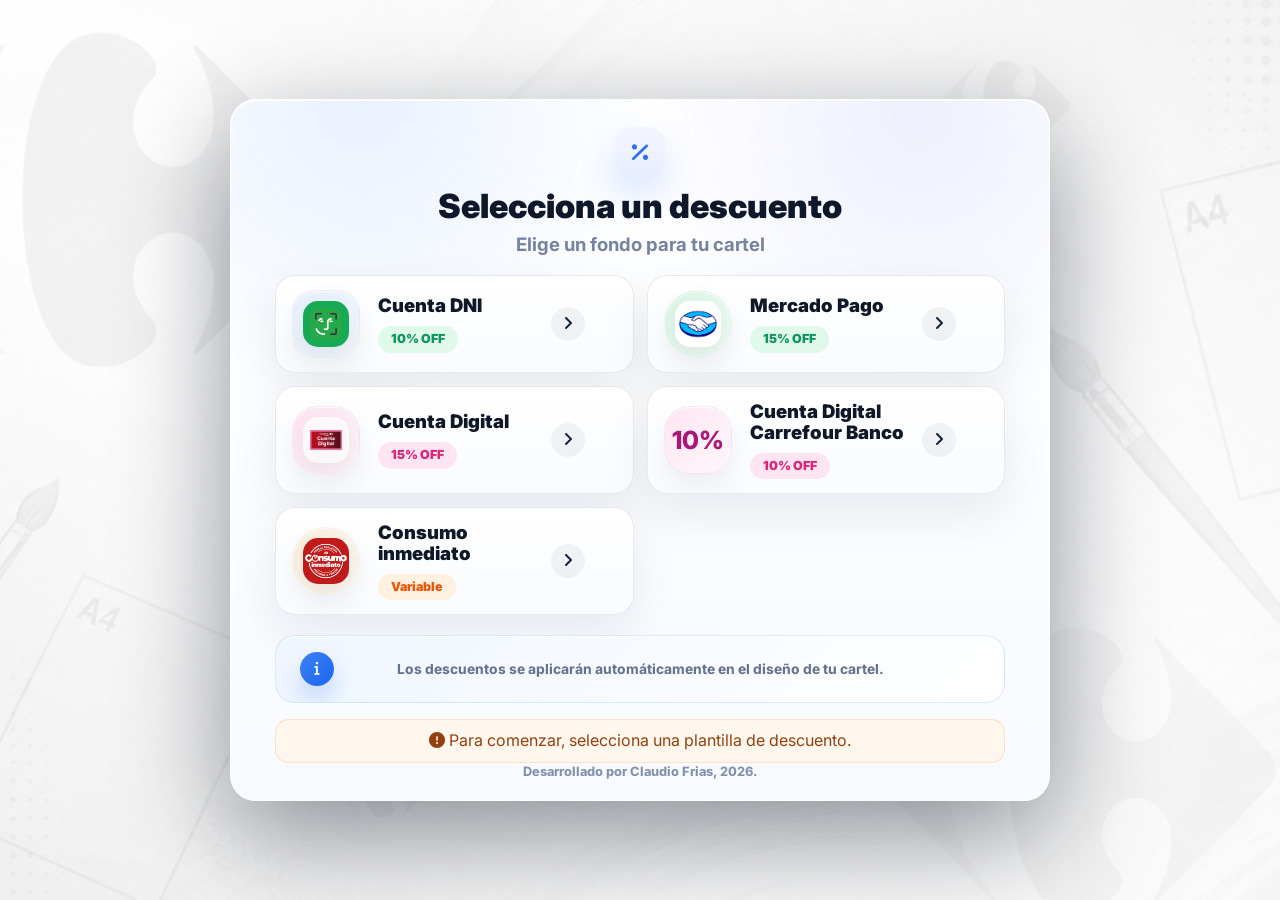
==== index.html @ 7b6614e9 "Add Carrefour Banco Cuenta Digital ten percent background" ====
<!DOCTYPE html>
<html lang="es">
<head>
<meta charset="UTF-8">
<meta name="viewport" content="width=device-width, initial-scale=1.0, viewport-fit=cover, user-scalable=yes">
<title>A4 Studio | Editor visual de carteles</title>
<meta name="description" content="Editor visual para crear, editar, guardar e imprimir carteles A4 promocionales.">
<meta name="theme-color" content="#08111f">
<link rel="preconnect" href="https://fonts.googleapis.com">
<link rel="preconnect" href="https://fonts.gstatic.com" crossorigin>
<link href="https://fonts.googleapis.com/css2?family=Inter:wght@400;500;600;700;800&display=swap" rel="stylesheet">
<link rel="stylesheet" href="https://cdnjs.cloudflare.com/ajax/libs/font-awesome/6.5.2/css/all.min.css" referrerpolicy="no-referrer">
<link rel="stylesheet" href="a4studio.css?v=20261027-carrefour10">
</head>
<body data-a4-studio="true">

<div id="mobileTopBar">
  <div class="mobile-top-side">
    <button class="mobile-icon-btn" type="button" title="Deshacer" onclick="window.deshacerCambio()"><i class="fa-solid fa-rotate-left" aria-hidden="true"></i></button>
    <button class="mobile-icon-btn" type="button" title="Rehacer" onclick="window.rehacerCambio()"><i class="fa-solid fa-rotate-right" aria-hidden="true"></i></button>
  </div>
  <div class="mobile-top-brand">
    <div class="mobile-top-title">A4 Studio</div>
    <div class="mobile-top-subtitle">Editor móvil</div>
  </div>
  <div class="mobile-top-side mobile-top-side-right">
    <button class="mobile-icon-btn" type="button" title="Centrar vista" onclick="resetearVista()"><i class="fa-solid fa-crosshairs" aria-hidden="true"></i></button>
  </div>
</div>

<div id="mobileBottomDock">
  <button class="mobile-dock-btn" type="button" data-mobile-panel="mobile-panel-open" aria-label="Abrir panel de edición" onclick="toggleMobileSidebar()">
    <span class="icon">Aa</span>
    <span>Editar</span>
  </button>
  <button class="mobile-dock-btn" type="button" data-mobile-panel="mobile-image-open" aria-label="Abrir herramientas de imagen" onclick="toggleMobileImagePanel()">
    <span class="icon"><i class="fa-regular fa-image" aria-hidden="true"></i></span>
    <span>Imagen</span>
  </button>
  <button class="mobile-dock-btn" type="button" data-mobile-panel="mobile-pages-open" aria-label="Abrir páginas" onclick="toggleMobilePagesPanel()">
    <span class="icon"><i class="fa-solid fa-table-cells-large" aria-hidden="true"></i></span>
    <span>Páginas</span>
  </button>
  <button class="mobile-dock-btn" type="button" data-mobile-panel="mobile-actions-open" aria-label="Abrir acciones de proyecto" onclick="toggleMobileActionsPanel()">
    <span class="icon"><i class="fa-solid fa-ellipsis" aria-hidden="true"></i></span>
    <span>Proyecto</span>
  </button>
</div>

<div id="mobileUiScrim" onclick="closeMobileTransientPanels()"></div>

<div id="panel">
  <div class="sidebar-brand">
    <div class="sidebar-brand-title">A4 Studio</div>
    <div class="sidebar-brand-subtitle">Editor visual de carteles</div>
  </div>
  
  <section class="card" id="productoSection" aria-labelledby="productoSectionTitle">
    <h2 class="card-title" id="productoSectionTitle">Producto</h2>
    <div id="productoCard">
      <div id="eanCard">
        <div id="standardEanGroup">
          <label for="productoEan">Código de barras</label>
          <input id="productoEan" type="text" inputmode="numeric" maxlength="14" placeholder="Ej: 7792799000899">
        </div>
        <div id="consumoEanGroup">
          <label for="consumoEan">Código de barras del espacio actual</label>
          <input id="consumoEan" type="text" inputmode="numeric" maxlength="14" placeholder="Ej: 7792799000899">
        </div>
      </div>
      <label for="producto">Nombre del producto</label>
      <textarea id="producto" rows="2" placeholder="Escribí para buscar productos...">Lomitos de atún
Carrefour al
natural 170 g</textarea>
    </div>

    <div id="consumoPanel">
      <label>Espacio a editar</label>
      <div class="consumo-slot-row" id="consumoSlotButtons">
        <button class="consumo-slot-btn active" type="button" onclick="seleccionarConsumoSlot(0)" aria-pressed="true">1</button>
        <button class="consumo-slot-btn" type="button" onclick="seleccionarConsumoSlot(1)" aria-pressed="false">2</button>
        <button class="consumo-slot-btn" type="button" onclick="seleccionarConsumoSlot(2)" aria-pressed="false">3</button>
        <button class="consumo-slot-btn" type="button" onclick="seleccionarConsumoSlot(3)" aria-pressed="false">4</button>
      </div>
      <div id="consumoActiveIndicator" class="consumo-active-indicator">Editando espacio 1</div>
      <div id="consumoInlineEanSlot" class="consumo-inline-fields"></div>
      <label for="consumoNombre">Nombre del producto</label>
      <textarea id="consumoNombre" rows="2" placeholder="Escribí para buscar productos..."></textarea>
      <details class="sidebar-copy-tools">
        <summary>Copiar o limpiar este producto</summary>
        <div class="tool-group consumo-actions">
          <button type="button" onclick="duplicarConsumoActivoEnVacios()">Duplicar en vacíos</button>
          <button type="button" onclick="duplicarConsumoActivoEnTodos()">Repetir en 4</button>
        </div>
        <label id="consumoCopyLabel">Copiar espacio 1 a:</label>
        <div class="consumo-slot-row" id="consumoCopyButtons">
          <button class="consumo-slot-btn" type="button" onclick="copiarConsumoActivoA(0)">1</button>
          <button class="consumo-slot-btn" type="button" onclick="copiarConsumoActivoA(1)">2</button>
          <button class="consumo-slot-btn" type="button" onclick="copiarConsumoActivoA(2)">3</button>
          <button class="consumo-slot-btn" type="button" onclick="copiarConsumoActivoA(3)">4</button>
        </div>
        <button class="btn-outline" type="button" onclick="limpiarConsumoActivo()">Limpiar espacio</button>
      </details>
    </div>

    <div id="carrefourCard" class="sidebar-connection">
      <div class="sidebar-connection-bar">
        <span class="sidebar-connection-label">Carrefour360</span>
        <span id="carrefourConnectionState" class="sidebar-connection-state" data-state="idle" role="status">Sin conexión</span>
        <button id="carrefourConnect" type="button">Conectar</button>
      </div>
      <button id="carrefourRefresh" class="btn-outline carrefour-refresh" type="button" disabled>Traer datos de Carrefour360</button>
      <div id="carrefourStatus" class="carrefour-status" role="status" aria-live="polite">Sin conectar. Podés completar los datos a mano.</div>
      <details id="carrefourSetup" class="carrefour-setup">
        <summary>Ayuda para conectar</summary>
        <p>Instalá la herramienta en Chrome, abrí Carrefour360 y dejá una única pestaña Pricing con tu sesión iniciada.</p>
        <a class="btn-outline" href="https://carrefour360.carrefour.com.ar/pricing" target="_blank" rel="noopener noreferrer">Abrir Carrefour360</a>
        <button id="carrefourInstallOpen" class="btn-outline carrefour-install-open" type="button">Instalar o comprobar extensión</button>
        <p id="carrefourInstallHint" class="carrefour-help" role="status"></p>
        <label class="carrefour-auto"><input id="carrefourAuto" type="checkbox" checked disabled> Completar al ingresar un código</label>
        <p>La descripción y el precio provienen de la tienda seleccionada en Carrefour360.</p>
      </details>
    </div>
  </section>

  <section class="card" id="preciosSection" aria-labelledby="preciosSectionTitle">
    <h2 class="card-title" id="preciosSectionTitle">Precios y promoción</h2>
    <div class="sidebar-promotion">
      <span id="sidebarPromotion">Elegí una promoción</span>
      <button class="sidebar-promotion-change btn-outline" type="button" onclick="abrirModalFondo()">Cambiar</button>
    </div>
    <div id="preciosCard">
    <label for="precioNormalEntero">Precio normal</label>
    <div class="precio-row">
      <div class="precio-input-group">
        <input id="precioNormalEntero" type="number" value="2990" step="1000" min="0" placeholder="Ej: 2990">
        <input id="precioNormalCentavos" type="number" value="00" step="1" min="0" max="99" placeholder="00" aria-label="Centavos del precio normal">
      </div>
    </div>
    <label class="field-spacer" for="precioOfertaEntero">Precio final</label>
    <div class="precio-row">
      <div class="precio-input-group">
        <input id="precioOfertaEntero" type="number" value="2541" step="1000" min="0" placeholder="Ej: 2541">
        <input id="precioOfertaCentavos" type="number" value="50" step="1" min="0" max="99" placeholder="00" aria-label="Centavos del precio final">
      </div>
    </div>
    <div id="descuentoInfo" class="descuento-info"><i class="fa-solid fa-tag" aria-hidden="true"></i> Selecciona un fondo para ver el descuento</div>
    </div>
    <div id="consumoPricesGroup" hidden>
      <label for="consumoPrecioNormal">Precio normal</label>
      <input id="consumoPrecioNormal" type="number" min="0" step="0.01" placeholder="Ej: 3500">
      <label for="consumoDescuentoMonto">Monto de descuento</label>
      <input id="consumoDescuentoMonto" type="number" min="0" step="0.01" placeholder="Ej: 1500">
      <div id="consumoResultado" class="descuento-info">Precio final: $0 · 0% descuento</div>
    </div>
  </section>

  <section class="card" id="vigenciaCard" aria-labelledby="vigenciaSectionTitle">
    <h2 class="card-title" id="vigenciaSectionTitle">Vigencia</h2>
    <div id="vigenciaFieldsGroup">
      <div class="validity-row">
        <div>
          <label for="vigenciaDesde">Desde</label>
          <input id="vigenciaDesde" type="date">
        </div>
        <div>
          <label for="vigenciaHasta">Hasta</label>
          <input id="vigenciaHasta" type="date">
        </div>
      </div>
    </div>
  </section>

  <details class="card sidebar-personalize" id="personalizarCard">
    <summary class="card-title">Personalizar cartel</summary>
    <div class="sidebar-personalize-content">
      <div id="tituloCard" class="sidebar-style-group">
        <label for="titulo">Título del cartel</label>
        <textarea id="titulo" rows="2" placeholder="Escribí aquí...">HOY</textarea>
        <div class="tool-group">
          <div><label for="tituloFont">Tipografía del título</label><select id="tituloFont"><option value="Arial Black">Arial Black</option><option value="Arial">Arial</option></select></div>
          <div><label for="tituloSize">Tamaño</label><select id="tituloSize"><option value="48">48px</option><option value="56">56px</option><option value="64" selected>64px</option><option value="72">72px</option></select></div>
        </div>
        <div class="color-row"><label for="tituloColor">Color del título</label><input type="color" id="tituloColor" value="#FFFFFF"></div>
      </div>
      <div class="sidebar-style-group">
        <div class="tool-group">
          <div><label for="productoFont">Tipografía del producto</label><select id="productoFont"><option value="Arial">Arial</option><option value="Arial Black">Arial Black</option></select></div>
          <div><label for="productoSize">Tamaño</label><select id="productoSize"><option value="32">32px</option><option value="36">36px</option><option value="40" selected>40px</option><option value="48">48px</option></select></div>
        </div>
        <div class="color-row"><label for="productoColor">Color del producto</label><input type="color" id="productoColor" value="#000000"></div>
      </div>
      <div class="sidebar-style-group sidebar-color-grid">
        <div><label for="precioNormalColor">Color del precio normal</label><input type="color" id="precioNormalColor" value="#FFFFFF"></div>
        <div><label for="precioOfertaColor">Color del precio final</label><input type="color" id="precioOfertaColor" value="#000000"></div>
      </div>
    </div>
  </details>

  <button class="tips-button btn-with-icon" type="button" onclick="abrirModalConsejos()">
    <i class="fa-regular fa-lightbulb btn-icon" aria-hidden="true"></i>
    <span>Consejos</span>
  </button>
</div>

<div id="undoPanel" class="floating-panel floating-panel-left floating-panel-top">
  <div class="header-history">
    <button class="header-tool-btn always-visible icon-only" id="btnUndoAdvanced" type="button" title="Deshacer" onclick="window.deshacerCambio()"><i class="fa-solid fa-rotate-left" aria-hidden="true"></i></button>
    <button class="header-tool-btn always-visible icon-only" id="btnRedoAdvanced" type="button" title="Rehacer" onclick="window.rehacerCambio()"><i class="fa-solid fa-rotate-right" aria-hidden="true"></i></button>
  </div>
</div>

<div id="header" class="floating-panel floating-panel-left floating-panel-bottom">
  <div class="header-action-bar compact-action-buttons">
    <button class="header-combo-btn btn-with-icon" type="button" title="Nuevo proyecto" onclick="nuevoProyecto()"><i class="fa-solid fa-wand-magic-sparkles btn-icon" aria-hidden="true"></i><span>Nuevo</span></button>
    <button class="header-combo-btn btn-with-icon" type="button" title="Seleccionar descuento" onclick="abrirModalFondo()"><i class="fa-solid fa-bullseye btn-icon" aria-hidden="true"></i><span>Descuento</span></button>
    <button class="header-combo-btn btn-with-icon" type="button" title="Imprimir" onclick="exportar()"><i class="fa-solid fa-print btn-icon" aria-hidden="true"></i><span>Imprimir</span></button>
    <button class="header-combo-btn btn-with-icon" type="button" title="Centrar vista" onclick="resetearVista()"><i class="fa-solid fa-crosshairs btn-icon" aria-hidden="true"></i><span>Centrar</span></button>
    <button class="header-combo-btn btn-with-icon" type="button" title="Guardar JSON" onclick="guardarDisenoEnArchivo()"><i class="fa-solid fa-floppy-disk btn-icon" aria-hidden="true"></i><span>Guardar</span></button>
    <button class="header-combo-btn btn-with-icon" type="button" title="Cargar JSON" onclick="cargarDisenoDesdeArchivo()"><i class="fa-regular fa-folder-open btn-icon" aria-hidden="true"></i><span>Cargar</span></button>
  </div>
</div>

<div id="quickToolsPanel" class="floating-panel floating-panel-right">
  <div id="selectionInfo" class="header-selection-info"></div>
  <div id="headerTools" class="header-tools">
    <button class="header-tool-btn" id="btnShadow" title="Sombra">Sombra</button>
    <button class="header-tool-btn" id="btnOutline" title="Contorno">Contorno</button>
    <div class="product-floating-color">
      <span class="product-floating-color-label">Color</span>
      <input id="productFloatingColor" type="color" value="#000000" oninput="actualizarColorProductoFlotante(this.value)">
    </div>
  </div>
</div>

<div id="imageSearchPanel" class="floating-panel floating-panel-right show-panel">
  <div class="image-search-shell">
    <div class="image-search-label">Imagen</div>
    <div class="image-panel-dual-actions">
      <button class="header-combo-btn btn-with-icon" type="button" onclick="cargarImagen()"><i class="fa-regular fa-image btn-icon" aria-hidden="true"></i><span>Agregar</span></button>
      <button class="header-combo-btn btn-with-icon" type="button" onclick="pegarImagen()"><i class="fa-regular fa-paste btn-icon" aria-hidden="true"></i><span>Pegar</span></button>
    </div>
    <div class="image-panel-dual-actions">
      <button id="cropToggleBtn" onclick="toggleCropMode()" class="header-combo-btn btn-with-icon" type="button" disabled><i class="fa-solid fa-crop-simple btn-icon" aria-hidden="true"></i><span>Recorte</span></button>
      <button id="imageResetBtn" onclick="resetearImagen()" class="header-combo-btn btn-with-icon image-reset-btn" type="button" disabled><i class="fa-solid fa-rotate-right btn-icon" aria-hidden="true"></i><span>Restablecer</span></button>
    </div>
    <div id="cropControls" class="crop-controls" hidden>
      <div class="crop-control-row">
        <label for="cropAspectSelect">Proporcion</label>
        <select id="cropAspectSelect" onchange="setCropAspectRatio(this.value)">
          <option value="free">Libre</option>
          <option value="original">Original</option>
          <option value="1:1">1:1</option>
          <option value="4:5">4:5</option>
          <option value="16:9">16:9</option>
          <option value="a4">A4</option>
        </select>
      </div>
      <div class="crop-action-row">
        <button class="header-combo-btn btn-with-icon crop-apply-btn" type="button" onclick="aplicarCropFinal()"><i class="fa-solid fa-check btn-icon" aria-hidden="true"></i><span>Aplicar</span></button>
        <button class="header-combo-btn btn-with-icon" type="button" onclick="cancelarCrop()"><i class="fa-solid fa-xmark btn-icon" aria-hidden="true"></i><span>Cancelar</span></button>
      </div>
      <button class="header-combo-btn btn-with-icon" type="button" onclick="resetCropBox()"><i class="fa-solid fa-expand btn-icon" aria-hidden="true"></i><span>Marco completo</span></button>
    </div>
    <button id="imageDeleteBtn" class="header-combo-btn btn-with-icon" type="button" onclick="eliminarImagen()" disabled><i class="fa-regular fa-trash-can btn-icon" aria-hidden="true"></i><span>Eliminar imagen</span></button>
    <div class="image-search-label image-search-subtitle">Foto de Carrefour</div>
    <button id="carrefourImageSearch" class="header-combo-btn" type="button">Buscar imagen en Carrefour</button>
    <p id="carrefourImageStatus" class="image-search-status" role="status" aria-live="polite">Usá el código de barras del cartel para buscar su foto.</p>
    <div id="carrefourImagePreview" class="carrefour-image-preview" hidden>
      <img id="carrefourImagePhoto" alt="" decoding="async">
      <p id="carrefourImageCaption"></p>
      <a id="carrefourImageSource" target="_blank" rel="noopener noreferrer">Ver producto en Carrefour</a>
      <button id="carrefourImageUse" class="header-combo-btn" type="button" disabled>Usar esta imagen</button>
    </div>
    <div id="cropIndicator" class="crop-status">
<i class="fa-solid fa-crop-simple" aria-hidden="true"></i> RECORTE ACTIVO - Arrastra esquinas, bordes o centro. Pulsa RECORTE o ENTER para aplicar, ESC cancela
    </div>
    <div id="imagePanelStatus" class="image-search-status">Listo para trabajar con imagenes.</div>
  </div>
</div>

<div id="titleToolsPanel" class="floating-panel floating-panel-left">
  <div class="compact-action-buttons title-tools-stack">
    <button onclick="centrarSeleccionado()" class="header-combo-btn btn-with-icon" type="button"><i class="fa-solid fa-crosshairs btn-icon" aria-hidden="true"></i><span>Centrar</span></button>
    <div class="title-color-control">
      <span class="title-color-label">Color</span>
      <input id="titleFloatingColor" type="color" value="#ffffff" oninput="actualizarColorTituloFlotante(this.value)">
    </div>
  </div>
</div>

<div id="canvas-container">
  <canvas id="viewCanvas" width="900" height="1200"></canvas>
</div>

<div id="canvasContextMenu">
  <button class="context-menu-btn btn-with-icon" type="button" onclick="pegarImagenDesdeMenu()"><i class="fa-regular fa-paste btn-icon" aria-hidden="true"></i><span>Pegar</span></button>
  <button id="ctxCropImageBtn" class="context-menu-btn btn-with-icon" type="button" onclick="recortarImagenDesdeMenu()"><i class="fa-solid fa-crop-simple btn-icon" aria-hidden="true"></i><span>Recorte</span></button>
  <button id="ctxDeleteImageBtn" class="context-menu-btn btn-with-icon" type="button" onclick="eliminarImagenDesdeMenu()"><i class="fa-regular fa-trash-can btn-icon" aria-hidden="true"></i><span>Eliminar imagen</span></button>
</div>


<!-- Modal Consejos -->
<div id="modalConsejos" class="modal">
  <div class="modal-content tips-modal-content">
    <h3 id="tipsModalTitle"><i class="fa-regular fa-lightbulb" aria-hidden="true"></i> Consejos</h3>
    <p id="tipsModalIntro" class="tips-modal-text"></p>
    <ul id="tipsModalList" class="tips-list"></ul>
    <div class="modal-buttons tips-modal-actions">
      <button class="modal-btn modal-close" type="button" onclick="cerrarModalConsejos()">Cerrar</button>
    </div>
  </div>
</div>

<!-- Modal para seleccionar fondo -->
<div id="modalFondo" class="modal">
  <div class="modal-content discount-modal-content">
    <button class="discount-modal-close" type="button" onclick="cerrarModalFondo()" aria-label="Cerrar selección de descuento">
      <i class="fa-solid fa-xmark" aria-hidden="true"></i>
    </button>
    <div class="discount-modal-icon" aria-hidden="true"><i class="fa-solid fa-percent"></i></div>
    <h3>Selecciona un descuento</h3>
    <p class="discount-modal-subtitle">Elige un fondo para tu cartel</p>
    <div id="modalApplyAllOption" class="modal-option">
      <input id="modalApplyDiscountToAll" type="checkbox">
      <label for="modalApplyDiscountToAll">Aplicar a todas las páginas</label>
    </div>
    <div class="discount-options-row">
      <button class="discount-option discount-option-dni" type="button" onclick="seleccionarFondo('dni')" data-fondo-option="dni" aria-pressed="false">
        <div class="discount-preview discount-logo-preview">
          <img src="[data-uri]" alt="Logo Cuenta DNI">
        </div>
        <span class="discount-option-label">
          <span class="discount-option-name"><i class="fa-solid fa-tag" aria-hidden="true"></i> Cuenta DNI</span>
          <span class="discount-badge discount-badge-green">10% OFF</span>
        </span>
      </button>
      <button class="discount-option discount-option-mercadopago" type="button" onclick="seleccionarFondo('mercadopago')" data-fondo-option="mercadopago" aria-pressed="false">
        <div class="discount-preview discount-logo-preview">
          <img src="[data-uri]" alt="Logo Mercado Pago">
        </div>
        <span class="discount-option-label">
          <span class="discount-option-name"><i class="fa-solid fa-wallet" aria-hidden="true"></i> Mercado Pago</span>
          <span class="discount-badge discount-badge-yellow">15% OFF</span>
        </span>
      </button>
      <button class="discount-option discount-option-carrefour" type="button" onclick="seleccionarFondo('carrefour')" data-fondo-option="carrefour" aria-pressed="false">
        <div class="discount-preview discount-logo-preview">
          <img src="[data-uri]" alt="Logo Cuenta Digital">
        </div>
        <span class="discount-option-label">
          <span class="discount-option-name"><i class="fa-solid fa-credit-card" aria-hidden="true"></i> Cuenta Digital</span>
          <span class="discount-badge discount-badge-pink">15% OFF</span>
        </span>
      </button>
      <button class="discount-option discount-option-carrefour discount-option-carrefour10" type="button" onclick="seleccionarFondo('carrefour10')" data-fondo-option="carrefour10" aria-pressed="false">
        <div class="discount-preview" aria-hidden="true"><strong class="discount-bank-value">10%</strong></div>
        <span class="discount-option-label">
          <span class="discount-option-name">Cuenta Digital Carrefour Banco</span>
          <span class="discount-badge discount-badge-pink">10% OFF</span>
        </span>
      </button>
      <button class="discount-option discount-option-consumo" type="button" onclick="seleccionarFondo('consumo')" data-fondo-option="consumo" aria-pressed="false">
        <div class="discount-preview discount-logo-preview">
          <img src="[data-uri]" alt="Logo Consumo inmediato">
        </div>
        <span class="discount-option-label">
          <span class="discount-option-name"><i class="fa-solid fa-basket-shopping" aria-hidden="true"></i> Consumo inmediato</span>
          <span class="discount-badge discount-badge-red">Variable</span>
        </span>
      </button>
    </div>
    <div class="discount-modal-hint">
      <span class="discount-modal-hint-icon"><i class="fa-solid fa-info" aria-hidden="true"></i></span>
      <span>Los descuentos se aplicarán automáticamente en el diseño de tu cartel.</span>
    </div>
    <div class="discount-required-note"><i class="fa-solid fa-circle-exclamation" aria-hidden="true"></i> Para comenzar, selecciona una plantilla de descuento.</div>
    <div class="discount-modal-footer">Desarrollado por Claudio Frias, 2026.</div>
  </div>
</div>

<div id="modalNuevoProyecto" class="modal">
  <div class="modal-content new-project-modal">
    <button class="new-project-close" type="button" onclick="cerrarModalNuevoProyecto()" aria-label="Cerrar nuevo proyecto">
      <i class="fa-solid fa-xmark" aria-hidden="true"></i>
    </button>
    <span class="new-project-sparkle new-project-sparkle-a" aria-hidden="true"></span>
    <span class="new-project-sparkle new-project-sparkle-b" aria-hidden="true"></span>
    <span class="new-project-sparkle new-project-sparkle-c" aria-hidden="true"></span>
    <div class="new-project-icon" aria-hidden="true"><i class="fa-solid fa-file-circle-plus"></i></div>
    <h3>Crear proyecto nuevo</h3>
    <p>Se limpiará el proyecto actual y se iniciará uno nuevo desde cero.</p>
    <div class="new-project-note"><i class="fa-solid fa-circle-exclamation" aria-hidden="true"></i> Luego deberás elegir una plantilla de descuento para continuar.</div>
    <div class="modal-buttons">
      <button class="modal-btn new-project-primary" type="button" onclick="confirmarNuevoProyecto()"><i class="fa-solid fa-file-circle-plus" aria-hidden="true"></i>Crear y elegir plantilla</button>
      <button class="modal-btn modal-close" type="button" onclick="cerrarModalNuevoProyecto()">Cancelar</button>
    </div>
    <div class="new-project-critical"><i class="fa-solid fa-triangle-exclamation" aria-hidden="true"></i> Esta acci&oacute;n no se puede deshacer.</div>
  </div>
</div>

<script src="productos.js?v=20261023"></script>
<script src="product-search.js?v=20261023"></script>
<dialog id="carrefourInstallModal" class="carrefour-install" aria-labelledby="carrefourInstallTitle" aria-describedby="carrefourInstallDescription">
  <button id="carrefourInstallClose" class="carrefour-install-close" type="button" aria-label="Cerrar aviso de instalación">×</button>
  <div class="carrefour-install-icon" aria-hidden="true"><svg width="26" height="26" viewBox="0 0 24 24" fill="none" stroke="currentColor" stroke-width="2" stroke-linecap="round" stroke-linejoin="round"><path d="M10 13a5 5 0 0 0 7.1 0l3-3a5 5 0 0 0-7.1-7.1l-1.7 1.7M14 11a5 5 0 0 0-7.1 0l-3 3a5 5 0 0 0 7.1 7.1l1.7-1.7"/></svg></div>
  <p class="carrefour-install-eyebrow">A4 STUDIO + CARREFOUR360</p>
  <h2 id="carrefourInstallTitle" tabindex="-1" autofocus>Completá el nombre y el precio sin copiarlos a mano</h2>
  <p id="carrefourInstallDescription">A4 Studio puede buscar los datos del producto en Carrefour360 usando su código de barras.</p>
  <div id="carrefourInstallSteps">
    <p>Para hacerlo, necesitás instalar una pequeña herramienta en Chrome. Se instala una sola vez.</p>
    <ol class="carrefour-install-steps">
      <li>Tocá <strong>Instalar en Chrome</strong>.</li>
      <li>En la página que se abre, tocá <strong>Agregar a Chrome</strong> y después <strong>Agregar extensión</strong>.</li>
      <li>Volvé a esta página para continuar.</li>
    </ol>
    <p class="carrefour-install-note">Para Chrome o Edge en computadora.</p>
    <p id="carrefourInstallMessage" class="carrefour-install-message" role="status" aria-live="polite"></p>
    <div class="carrefour-install-actions">
      <a id="carrefourInstallLink" href="https://chromewebstore.google.com/detail/pdephgakanbombajkihikkcjidcmeggf" target="_blank" rel="noopener noreferrer">Instalar en Chrome</a>
      <button id="carrefourInstallRetry" type="button" class="btn-outline">Ya la instalé</button>
      <button id="carrefourInstallLater" type="button" class="btn-outline">Ahora no, seguir con mis carteles</button>
    </div>
  </div>
  <div id="carrefourInstallReady" hidden>
    <p>Volvé a A4 Studio y tocá <strong>Conectar</strong>.</p>
    <div class="carrefour-install-actions">
      <a id="carrefourInstallPricing" href="https://carrefour360.carrefour.com.ar/pricing" target="_blank" rel="noopener noreferrer">Abrir Carrefour360</a>
      <button id="carrefourInstallDone" type="button" class="btn-outline">Volver al editor</button>
    </div>
  </div>
</dialog>

<script src="carrefour360.js?v=20261027-images"></script>
<script src="carrefour-images-ui.js?v=20261027"></script>
<script src="carrefour-onboarding.js?v=20261027-install-ready"></script>
<script>
  (function(){
    const productSearch = window.A4ProductSearch;
    const carrefourClient = window.A4Carrefour360.createClient();
    let carrefourConnected = false;
    let carrefourConnecting = false;
    let carrefourLookupPending = false;
    let carrefourLookupTimer = null;
    let carrefourLookupGeneration = 0;
    // ========== CONSTANTES PRIMERO ==========
    const CANVAS_W = 900;
    const CANVAS_H = 1200;
    const MAX_PAGES = 20;
    
    // Canvas principal (off-screen) donde se dibuja el contenido real
    const mainCanvas = document.createElement('canvas');
    mainCanvas.width = CANVAS_W;
    mainCanvas.height = CANVAS_H;
    const mainCtx = mainCanvas.getContext('2d');
    
    // Canvas de vista (lo que ve el usuario)
    const viewCanvas = document.getElementById('viewCanvas');
    const viewCtx = viewCanvas.getContext('2d');
    const ua = navigator.userAgent || '';
    const isIOSPlatform = /iPad|iPhone|iPod/.test(ua) || (navigator.platform === 'MacIntel' && navigator.maxTouchPoints > 1);
    const isAndroidPlatform = /Android/i.test(ua);

    function applyPlatformClass() {
      document.body.classList.remove('platform-ios', 'platform-android', 'platform-desktop');
      if (isIOSPlatform) document.body.classList.add('platform-ios');
      else if (isAndroidPlatform) document.body.classList.add('platform-android');
      else document.body.classList.add('platform-desktop');
    }

    function isMobileViewport() {
      const shortEdge = Math.min(window.innerWidth, window.innerHeight);
      return window.innerWidth <= 900 || (navigator.maxTouchPoints > 0 && shortEdge <= 1024);
    }

    function syncMobileUiMode() {
      const mobile = isMobileViewport();
      document.body.classList.toggle('mobile-ui', mobile);
      if (!mobile) {
        document.body.classList.remove('mobile-panel-open', 'mobile-image-open', 'mobile-pages-open', 'mobile-actions-open', 'mobile-sheet-open');
        document.querySelectorAll('[data-mobile-panel]').forEach((button) => {
          button.classList.remove('active');
          button.setAttribute('aria-pressed', 'false');
        });
      }
      return mobile;
    }

    function setMobileDockActive(targetClass, isOpen) {
      document.querySelectorAll('[data-mobile-panel]').forEach((button) => {
        const active = isOpen && button.dataset.mobilePanel === targetClass;
        button.classList.toggle('active', active);
        button.setAttribute('aria-pressed', active ? 'true' : 'false');
      });
    }

    function setMobileSheetState(targetClass, forceOpen) {
      if (!syncMobileUiMode()) {
        setMobileDockActive(targetClass, false);
        return false;
      }
      const sheetClasses = ['mobile-panel-open', 'mobile-image-open', 'mobile-pages-open', 'mobile-actions-open'];
      const shouldOpen = typeof forceOpen === 'boolean'
        ? forceOpen
        : !document.body.classList.contains(targetClass);
      sheetClasses.forEach((className) => document.body.classList.remove(className));
      document.body.classList.remove('mobile-sheet-open');
      if (shouldOpen) {
        document.body.classList.add(targetClass, 'mobile-sheet-open');
      }
      setMobileDockActive(targetClass, shouldOpen);
      requestAnimationFrame(layoutFloatingPanels);
      return shouldOpen;
    }

    window.toggleMobileSidebar = function(forceOpen) {
      setMobileSheetState('mobile-panel-open', forceOpen);
    };

    window.toggleMobileImagePanel = function(forceOpen) {
      setMobileSheetState('mobile-image-open', forceOpen);
    };

    window.toggleMobilePagesPanel = function(forceOpen) {
      setMobileSheetState('mobile-pages-open', forceOpen);
    };

    window.toggleMobileActionsPanel = function(forceOpen) {
      setMobileSheetState('mobile-actions-open', forceOpen);
    };

    window.closeMobileTransientPanels = function() {
      document.body.classList.remove('mobile-panel-open', 'mobile-image-open', 'mobile-pages-open', 'mobile-actions-open', 'mobile-sheet-open');
      setMobileDockActive('', false);
      requestAnimationFrame(layoutFloatingPanels);
    };
    
    // Variables para escala del canvas en pantalla
    let canvasScale = 1;
    let canvasOffsetX = 0;
    let canvasOffsetY = 0;
    let contextMenuOpenedOnImage = false;
    let canvasDragDepth = 0;
    
    // ========== EFECTOS DE TEXTO ==========
    let currentTextEffect = {
      titulo: { shadow: false, outline: false },
      producto: { shadow: false, outline: false }
    };
    
    // ========== ESTADO ==========
    const STORAGE_KEY = 'a4express.autosave.v2';
    let undoStack = [];
    let redoStack = [];
    let historyIndex = -1;
    let isRestoringState = false;
    let historySuspended = false;
    let historyTransitionInProgress = false;
    let interactionStartSnapshot = null;
    let lastSerializedSnapshot = '';
    let tituloObj = {
      x: 150, y: 75,
      text: "HOY",
      width: 600,
      fontSize: 64,
      fontFamily: "Arial Black",
      color: "#FFFFFF",
      align: "center"
    };
    
    let productoObj = {
      x: 40, y: 160,
      text: "Lomitos de atún\nCarrefour al\nnatural 170 g",
      width: 300,
      fontSize: 40,
      fontFamily: "Arial",
      color: "#000000",
      align: "left"
    };
    
    let precioNormalObj = {
      x: 90, y: 356,
      entero: 2990,
      centavos: 0,
      width: 380,
      height: 70,
      fontSize: 62,
      color: "#FFFFFF"
    };
    
    let precioOfertaObj = {
      x: 450, y: 330,
      entero: 2541,
      centavos: 50,
      width: 440,
      height: 100,
      fontSize: 88,
      color: "#000000"
    };

    let productoEan = '';
    let vigenciaObj = {
      desde: '',
      hasta: ''
    };

    const CONSUMO_MAX_ITEMS = 4;
    let consumoActiveIndex = 0;
    let consumoItems = createDefaultConsumoItems();
    
    let imagenObj = null;
    
    const CONSUMO_FONDO_SRC = '[data-uri]';
    document.documentElement.style.setProperty('--consumo-fondo-src', `url("${CONSUMO_FONDO_SRC}")`);

    let fondoImg = new Image();
    let consumoFondoImg = new Image();
    consumoFondoImg.onload = () => {
      if (isConsumoMode()) updateView();
    };
    consumoFondoImg.src = CONSUMO_FONDO_SRC;
    let fondoPersonalizado = false;
    let fondoActual = null;
    let projectSetupComplete = false;
    let discountSelectionRequired = false;
    let pages = [];
    let currentPageIndex = 0;
    let pageSequence = 1;
    
    const fondos = {
      dni: 'fondodni.jpg',
      mercadopago: 'fondomp.jpg',
      carrefour: 'fondobanco.jpg',
      carrefour10: 'fondobanco10.png'
    };

    function sanitizeEanValue(value) {
      return String(value || '').replace(/\D/g, '').slice(0, 14);
    }

    function isValidEanLength(value) {
      const digits = sanitizeEanValue(value);
      return digits.length === 8 || digits.length === 13;
    }

    function updateEanInputValidation(input) {
      if (!input) return;
      const digits = sanitizeEanValue(input.value);
      if (input.value !== digits) input.value = digits;
      const invalid = digits.length > 0 && !isValidEanLength(digits) && digits.length !== 14 && !productSearch.catalog.findByEan(digits);
      input.classList.toggle('input-invalid', invalid);
      input.setAttribute('aria-invalid', invalid ? 'true' : 'false');
      input.title = invalid ? 'El código debe tener 8, 13 o 14 números, o existir en el catálogo.' : '';
    }

    function updateAllEanInputValidation() {
      updateEanInputValidation(document.getElementById('productoEan'));
      updateEanInputValidation(document.getElementById('consumoEan'));
    }

    function normalizeVigenciaObj(value) {
      return {
        desde: value && value.desde ? String(value.desde) : '',
        hasta: value && value.hasta ? String(value.hasta) : ''
      };
    }

    function normalizeConsumoAmount(value) {
      const cents = Math.round(Number(value) * 100);
      return Number.isFinite(cents) ? Math.max(0, cents) / 100 : 0;
    }

    function createConsumoItem(nombre = '', precioNormal = 0, descuentoMonto = 0, ean = '') {
      return {
        nombre,
        precioNormal: normalizeConsumoAmount(precioNormal),
        descuentoMonto: normalizeConsumoAmount(descuentoMonto),
        ean: sanitizeEanValue(ean)
      };
    }

    function createDefaultConsumoItems() {
      return Array.from({ length: CONSUMO_MAX_ITEMS }, () => createConsumoItem());
    }

    function normalizeConsumoItems(items) {
      const normalized = Array.isArray(items) ? items.slice(0, CONSUMO_MAX_ITEMS).map((item) => createConsumoItem(
        item && item.nombre ? String(item.nombre) : '',
        item && item.precioNormal,
        item && item.descuentoMonto,
        item && item.ean
      )) : [];
      while (normalized.length < CONSUMO_MAX_ITEMS) normalized.push(createConsumoItem());
      return normalized;
    }

    function getConsumoItemCalculations(item) {
      const precioNormalCents = Math.round(normalizeConsumoAmount(item && item.precioNormal) * 100);
      const descuentoCents = Math.min(precioNormalCents, Math.round(normalizeConsumoAmount(item && item.descuentoMonto) * 100));
      const precioNormal = precioNormalCents / 100;
      const descuentoMonto = descuentoCents / 100;
      const precioFinal = (precioNormalCents - descuentoCents) / 100;
      const porcentaje = precioNormalCents > 0 ? Math.round((descuentoCents / precioNormalCents) * 100) : 0;
      return { precioNormal, descuentoMonto, precioFinal, porcentaje };
    }

    function normalizePriceAmount(value) {
      return Math.max(0, Math.floor(Number(value) || 0));
    }

    function normalizePriceCents(value) {
      return Math.max(0, Math.min(99, Math.floor(Number(value) || 0)));
    }

    function normalizePriceObject(obj, fallback) {
      const source = obj || {};
      const base = fallback || {};
      return {
        ...base,
        ...source,
        entero: normalizePriceAmount(source.entero ?? base.entero),
        centavos: normalizePriceCents(source.centavos ?? base.centavos)
      };
    }

    function formatPesos(value) {
      return Math.round(Number(value) || 0).toString().replace(/\B(?=(\d{3})+(?!\d))/g, '.');
    }

    function formatConsumoPesos(value) {
      const [entero, centavos] = normalizeConsumoAmount(value).toFixed(2).split('.');
      const formatted = entero.replace(/\B(?=(\d{3})+(?!\d))/g, '.');
      return centavos === '00' ? formatted : `${formatted},${centavos}`;
    }

    function isConsumoMode() {
      return fondoActual === 'consumo';
    }

    
    // ========== CROP TOOL PROFESIONAL ==========
    class CropTool {
        constructor(canvasWidth, canvasHeight) {
            this.canvasW = canvasWidth;
            this.canvasH = canvasHeight;
            this.reset();
        }
        
        reset() {
            this.rect = { x: 0, y: 0, w: 0, h: 0 };
            this.startRect = { x: 0, y: 0, w: 0, h: 0 };
            this.dragging = false;
            this.handle = null;
            this.startPoint = { x: 0, y: 0 };
            this.active = false;
            this.guides = {
                thirds: true,
                center: true
            };
            this.overlayOpacity = 0.5;
            this.snapDistance = 8;
            this.snapActive = true;
            this.bounds = { x: 0, y: 0, w: this.canvasW, h: this.canvasH };
            this.aspectRatio = null;
            this.aspectLabel = 'Libre';
            this.originalRatio = null;
        }
        
        initFromImage(imgX, imgY, imgW, imgH) {
            this.rect = { x: imgX, y: imgY, w: imgW, h: imgH };
            this.bounds = { x: imgX, y: imgY, w: imgW, h: imgH };
            this.originalRatio = imgW && imgH ? imgW / imgH : null;
            this.active = true;
        }

        setBounds(bounds) {
            if (!bounds) return;
            this.bounds = { ...bounds };
            if (!this.originalRatio && bounds.w && bounds.h) this.originalRatio = bounds.w / bounds.h;
        }

        setAspectRatio(ratio, label = 'Libre') {
            this.aspectRatio = ratio && Number.isFinite(ratio) ? ratio : null;
            this.aspectLabel = label;
        }

        getEffectiveRatio(keepProportion = false) {
            if (this.aspectRatio) return this.aspectRatio;
            if (keepProportion && this.startRect && this.startRect.h) return this.startRect.w / this.startRect.h;
            return null;
        }

        clampRectToBounds(rect, ratio = null) {
            const bounds = this.bounds || { x: 0, y: 0, w: this.canvasW, h: this.canvasH };
            const minSize = 24;
            let w = Math.max(minSize, Math.abs(rect.w));
            let h = Math.max(minSize, Math.abs(rect.h));

            if (ratio) {
                if (w / h > ratio) w = h * ratio;
                else h = w / ratio;
                if (w > bounds.w) {
                    w = bounds.w;
                    h = w / ratio;
                }
                if (h > bounds.h) {
                    h = bounds.h;
                    w = h * ratio;
                }
            } else {
                w = Math.min(w, bounds.w);
                h = Math.min(h, bounds.h);
            }

            const x = Math.max(bounds.x, Math.min(rect.x, bounds.x + bounds.w - w));
            const y = Math.max(bounds.y, Math.min(rect.y, bounds.y + bounds.h - h));
            return { x, y, w, h };
        }

        snapRectToBounds(rect, ratio = null) {
            if (!this.snapActive) return rect;
            const bounds = this.bounds || { x: 0, y: 0, w: this.canvasW, h: this.canvasH };
            let { x, y, w, h } = rect;
            const dist = this.snapDistance;
            const right = x + w;
            const bottom = y + h;
            const centerX = x + w / 2;
            const centerY = y + h / 2;
            const boundsRight = bounds.x + bounds.w;
            const boundsBottom = bounds.y + bounds.h;
            const boundsCenterX = bounds.x + bounds.w / 2;
            const boundsCenterY = bounds.y + bounds.h / 2;

            if (Math.abs(x - bounds.x) < dist) x = bounds.x;
            if (Math.abs(y - bounds.y) < dist) y = bounds.y;
            if (Math.abs(right - boundsRight) < dist) x = boundsRight - w;
            if (Math.abs(bottom - boundsBottom) < dist) y = boundsBottom - h;
            if (Math.abs(centerX - boundsCenterX) < dist) x = boundsCenterX - w / 2;
            if (Math.abs(centerY - boundsCenterY) < dist) y = boundsCenterY - h / 2;

            return this.clampRectToBounds({ x, y, w, h }, ratio);
        }

        fitCurrentRectToAspect() {
            const ratio = this.aspectRatio;
            if (!this.rect) return this.rect;
            if (!ratio) {
                this.rect = this.clampRectToBounds(this.rect);
                return this.rect;
            }

            const cx = this.rect.x + this.rect.w / 2;
            const cy = this.rect.y + this.rect.h / 2;
            let w = this.rect.w;
            let h = w / ratio;
            if (h > this.rect.h) {
                h = this.rect.h;
                w = h * ratio;
            }
            const bounds = this.bounds || { x: 0, y: 0, w: this.canvasW, h: this.canvasH };
            if (w > bounds.w) {
                w = bounds.w;
                h = w / ratio;
            }
            if (h > bounds.h) {
                h = bounds.h;
                w = h * ratio;
            }

            this.rect = this.clampRectToBounds({ x: cx - w / 2, y: cy - h / 2, w, h }, ratio);
            return this.rect;
        }
        
        detectHandle(mouseX, mouseY) {
            if (!this.active) return null;
            
            const margin = getCropHitRadius();
            const { x, y, w, h } = this.rect;
            
            if (Math.hypot(mouseX - x, mouseY - y) < margin) return 'nw';
            if (Math.hypot(mouseX - (x + w), mouseY - y) < margin) return 'ne';
            if (Math.hypot(mouseX - x, mouseY - (y + h)) < margin) return 'sw';
            if (Math.hypot(mouseX - (x + w), mouseY - (y + h)) < margin) return 'se';
            if (Math.abs(mouseX - (x + w / 2)) < margin && Math.abs(mouseY - y) < margin) return 'n';
            if (Math.abs(mouseX - (x + w / 2)) < margin && Math.abs(mouseY - (y + h)) < margin) return 's';
            if (Math.abs(mouseX - x) < margin && Math.abs(mouseY - (y + h / 2)) < margin) return 'w';
            if (Math.abs(mouseX - (x + w)) < margin && Math.abs(mouseY - (y + h / 2)) < margin) return 'e';
            if (mouseX > x && mouseX < x + w && mouseY > y && mouseY < y + h) return 'move';
            
            return null;
        }
        
        // FUNCIÃ“N MOVE CORREGIDA
        move(dx, dy) {
            let newX = this.rect.x + dx;
            let newY = this.rect.y + dy;
            
            this.rect = this.snapRectToBounds(this.clampRectToBounds({ ...this.rect, x: newX, y: newY }));
            return this.rect;
        }
        
        resize(handle, dx, dy, keepProportion = false) {
            if (handle === 'move') {
                return this.move(dx, dy);
            }
            
            let newX = this.startRect.x;
            let newY = this.startRect.y;
            let newW = this.startRect.w;
            let newH = this.startRect.h;
            
            const ratio = this.getEffectiveRatio(keepProportion);
            
            switch(handle) {
                case 'nw':
                    newX = this.startRect.x + dx;
                    newW = this.startRect.w - dx;
                    newY = this.startRect.y + dy;
                    newH = this.startRect.h - dy;
                    break;
                case 'n':
                    newY = this.startRect.y + dy;
                    newH = this.startRect.h - dy;
                    break;
                case 'ne':
                    newW = this.startRect.w + dx;
                    newY = this.startRect.y + dy;
                    newH = this.startRect.h - dy;
                    break;
                case 'w':
                    newX = this.startRect.x + dx;
                    newW = this.startRect.w - dx;
                    break;
                case 'e':
                    newW = this.startRect.w + dx;
                    break;
                case 'sw':
                    newX = this.startRect.x + dx;
                    newW = this.startRect.w - dx;
                    newH = this.startRect.h + dy;
                    break;
                case 's':
                    newH = this.startRect.h + dy;
                    break;
                case 'se':
                    newW = this.startRect.w + dx;
                    newH = this.startRect.h + dy;
                    break;
                default:
                    return this.rect;
            }
            
            if (ratio) {
                const start = this.startRect;
                if (handle === 'n' || handle === 's') {
                    newH = Math.max(24, Math.abs(newH));
                    newW = newH * ratio;
                    newX = start.x + (start.w - newW) / 2;
                    newY = handle === 'n' ? start.y + start.h - newH : start.y;
                } else if (handle === 'e' || handle === 'w') {
                    newW = Math.max(24, Math.abs(newW));
                    newH = newW / ratio;
                    newY = start.y + (start.h - newH) / 2;
                    newX = handle === 'w' ? start.x + start.w - newW : start.x;
                } else {
                    const cornerW = Math.max(24, Math.abs(newW));
                    const cornerH = Math.max(24, Math.abs(newH));
                    if (cornerW / cornerH > ratio) {
                        newW = cornerH * ratio;
                        newH = cornerH;
                    } else {
                        newW = cornerW;
                        newH = cornerW / ratio;
                    }
                    newY = handle.includes('n') ? start.y + start.h - newH : start.y;
                    newX = handle.includes('w') ? start.x + start.w - newW : start.x;
                }
            }

            this.rect = this.snapRectToBounds(this.clampRectToBounds({ x: newX, y: newY, w: newW, h: newH }, ratio), ratio);
            return this.rect;
        }
        
        startDrag(handle, mouseX, mouseY) {
            this.dragging = true;
            this.handle = handle;
            this.startPoint = { x: mouseX, y: mouseY };
            this.startRect = { ...this.rect };
        }
        
        updateDrag(mouseX, mouseY, keepProportion = false) {
            if (!this.dragging) return this.rect;
            const dx = mouseX - this.startPoint.x;
            const dy = mouseY - this.startPoint.y;
            return this.resize(this.handle, dx, dy, keepProportion);
        }
        
        endDrag() {
            this.dragging = false;
            this.handle = null;
            return this.rect;
        }

        getActionButtonRects() {
            if (!this.active || !this.rect) return null;
            const applyWidth = 154;
            const resetWidth = 164;
            const height = 40;
            const gap = 10;
            const margin = 8;
            const totalWidth = applyWidth + gap + resetWidth;
            const { x, y, w } = this.rect;
            const startX = Math.max(margin, Math.min(x + (w / 2) - (totalWidth / 2), this.canvasW - totalWidth - margin));
            let buttonY = y - height - 14;
            if (buttonY < margin) {
                buttonY = Math.min(y + 14, this.canvasH - height - margin);
            }
            return {
                apply: { x: startX, y: buttonY, w: applyWidth, h: height },
                reset: { x: startX + applyWidth + gap, y: buttonY, w: resetWidth, h: height }
            };
        }

        getApplyButtonRect() {
            return this.getActionButtonRects()?.apply || null;
        }

        getResetButtonRect() {
            return this.getActionButtonRects()?.reset || null;
        }

        isPointInButton(btn, mouseX, mouseY) {
            if (!btn) return false;
            return mouseX >= btn.x && mouseX <= btn.x + btn.w && mouseY >= btn.y && mouseY <= btn.y + btn.h;
        }

        isPointInApplyButton(mouseX, mouseY) {
            return this.isPointInButton(this.getApplyButtonRect(), mouseX, mouseY);
        }

        isPointInResetButton(mouseX, mouseY) {
            return this.isPointInButton(this.getResetButtonRect(), mouseX, mouseY);
        }

        drawRoundedRectPath(ctx, x, y, w, h, r) {
            const radius = Math.max(0, Math.min(r, w / 2, h / 2));
            ctx.beginPath();
            ctx.moveTo(x + radius, y);
            ctx.lineTo(x + w - radius, y);
            ctx.quadraticCurveTo(x + w, y, x + w, y + radius);
            ctx.lineTo(x + w, y + h - radius);
            ctx.quadraticCurveTo(x + w, y + h, x + w - radius, y + h);
            ctx.lineTo(x + radius, y + h);
            ctx.quadraticCurveTo(x, y + h, x, y + h - radius);
            ctx.lineTo(x, y + radius);
            ctx.quadraticCurveTo(x, y, x + radius, y);
            ctx.closePath();
        }

        drawActionButton(ctx, btn, label, fillStyle, textStyle = '#111827') {
            if (!btn) return;
            ctx.save();
            ctx.shadowColor = 'rgba(0, 0, 0, 0.32)';
            ctx.shadowBlur = 12;
            ctx.shadowOffsetY = 4;
            this.drawRoundedRectPath(ctx, btn.x, btn.y, btn.w, btn.h, 16);
            ctx.fillStyle = fillStyle;
            ctx.fill();
            ctx.shadowColor = 'transparent';
            ctx.lineWidth = 1;
            ctx.strokeStyle = 'rgba(255, 255, 255, 0.82)';
            ctx.stroke();

            ctx.fillStyle = textStyle;
            ctx.font = '850 14px "Inter", "Segoe UI", sans-serif';
            ctx.textAlign = 'center';
            ctx.textBaseline = 'middle';
            ctx.fillText(label, btn.x + btn.w / 2, btn.y + btn.h / 2 + 0.5);
            ctx.restore();
        }

        drawApplyButton(ctx) {
            const buttons = this.getActionButtonRects();
            if (!buttons) return;
            this.drawActionButton(ctx, buttons.apply, 'Aplicar', '#0a84ff', '#ffffff');
            this.drawActionButton(ctx, buttons.reset, 'Marco completo', '#ffffff', '#172033');
        }
        
        draw(ctx) {
            if (!this.active) return;
            
            const { x, y, w, h } = this.rect;
            
            ctx.save();
            
            ctx.fillStyle = `rgba(0, 0, 0, ${this.overlayOpacity})`;
            ctx.fillRect(0, 0, this.canvasW, this.canvasH);
            
            ctx.globalCompositeOperation = 'destination-out';
            ctx.fillRect(x, y, w, h);
            ctx.globalCompositeOperation = 'source-over';
            
            ctx.strokeStyle = 'rgba(255, 255, 255, 0.96)';
            ctx.lineWidth = 2;
            ctx.strokeRect(x, y, w, h);
            ctx.strokeStyle = 'rgba(10, 132, 255, 0.95)';
            ctx.lineWidth = 1.5;
            ctx.strokeRect(x + 1.5, y + 1.5, Math.max(0, w - 3), Math.max(0, h - 3));
            
            if (this.guides.thirds) {
                ctx.beginPath();
                ctx.strokeStyle = 'rgba(255, 255, 255, 0.56)';
                ctx.lineWidth = 1;
                const thirdX1 = x + w / 3;
                const thirdX2 = x + (w * 2) / 3;
                const thirdY1 = y + h / 3;
                const thirdY2 = y + (h * 2) / 3;
                ctx.moveTo(thirdX1, y); ctx.lineTo(thirdX1, y + h);
                ctx.moveTo(thirdX2, y); ctx.lineTo(thirdX2, y + h);
                ctx.moveTo(x, thirdY1); ctx.lineTo(x + w, thirdY1);
                ctx.moveTo(x, thirdY2); ctx.lineTo(x + w, thirdY2);
                ctx.stroke();
            }
            
            if (this.guides.center) {
                ctx.beginPath();
                ctx.strokeStyle = 'rgba(10, 132, 255, 0.42)';
                ctx.lineWidth = 0.8;
                ctx.setLineDash([4, 6]);
                const centerX = x + w / 2;
                const centerY = y + h / 2;
                ctx.moveTo(centerX, y); ctx.lineTo(centerX, y + h);
                ctx.moveTo(x, centerY); ctx.lineTo(x + w, centerY);
                ctx.stroke();
                ctx.setLineDash([]);
            }
            
            const handleSize = getCropHandleVisualSize();
            const handles = [
                { x: x, y: y }, { x: x + w, y: y }, { x: x, y: y + h }, { x: x + w, y: y + h },
                { x: x + w / 2, y: y }, { x: x + w / 2, y: y + h }, { x: x, y: y + h / 2 }, { x: x + w, y: y + h / 2 }
            ];
            handles.forEach(handle => {
                ctx.shadowColor = 'rgba(0, 0, 0, 0.25)';
                ctx.shadowBlur = 6;
                ctx.fillStyle = '#ffffff';
                ctx.beginPath();
                ctx.arc(handle.x, handle.y, handleSize / 2, 0, Math.PI * 2);
                ctx.fill();
                ctx.shadowBlur = 0;
                ctx.strokeStyle = '#0a84ff';
                ctx.lineWidth = 2;
                ctx.stroke();
                ctx.fillStyle = '#0a84ff';
                ctx.beginPath();
                ctx.arc(handle.x, handle.y, Math.max(2, handleSize / 5), 0, Math.PI * 2);
                ctx.fill();
            });

            const cornerLength = Math.min(44, Math.max(18, Math.min(w, h) * 0.18));
            ctx.strokeStyle = '#ffffff';
            ctx.lineWidth = 4;
            ctx.lineCap = 'round';
            ctx.beginPath();
            ctx.moveTo(x, y + cornerLength); ctx.lineTo(x, y); ctx.lineTo(x + cornerLength, y);
            ctx.moveTo(x + w - cornerLength, y); ctx.lineTo(x + w, y); ctx.lineTo(x + w, y + cornerLength);
            ctx.moveTo(x, y + h - cornerLength); ctx.lineTo(x, y + h); ctx.lineTo(x + cornerLength, y + h);
            ctx.moveTo(x + w - cornerLength, y + h); ctx.lineTo(x + w, y + h); ctx.lineTo(x + w, y + h - cornerLength);
            ctx.stroke();
            ctx.lineCap = 'butt';
            
            ctx.fillStyle = '#8eb9ff';
            ctx.beginPath();
            ctx.arc(x + w / 2, y + h / 2, 10, 0, Math.PI * 2);
            ctx.fill();
            ctx.fillStyle = '#ffffff';
            ctx.beginPath();
            ctx.arc(x + w / 2, y + h / 2, 5, 0, Math.PI * 2);
            ctx.fill();
            
            const infoText = `${Math.round(w)} x ${Math.round(h)} px  ${this.aspectLabel || 'Libre'}`;
            const infoX = Math.max(8, Math.min(x + 8, this.canvasW - 205));
            const infoY = y + 8;
            this.drawRoundedRectPath(ctx, infoX, infoY, 198, 30, 14);
            ctx.fillStyle = 'rgba(17, 24, 39, 0.84)';
            ctx.fill();
            ctx.strokeStyle = 'rgba(255, 255, 255, 0.18)';
            ctx.lineWidth = 1;
            ctx.stroke();
            ctx.fillStyle = '#ffffff';
            ctx.font = '800 12px "Inter", "Segoe UI", sans-serif';
            ctx.textAlign = 'left';
            ctx.textBaseline = 'middle';
            ctx.fillText(infoText, infoX + 12, infoY + 15);

            this.drawApplyButton(ctx);
            
            ctx.restore();
        }
        
        drawMiniInfo(ctx) {
            if (!this.active) return;
            ctx.save();
            ctx.font = '10px monospace';
            ctx.fillStyle = 'rgba(0,0,0,0.6)';
            ctx.fillRect(this.canvasW - 110, this.canvasH - 30, 100, 24);
            ctx.fillStyle = '#8eb9ff';
            ctx.fillText(`Crop: ${Math.round(this.rect.w)}x${Math.round(this.rect.h)}`, this.canvasW - 105, this.canvasH - 12);
            ctx.restore();
        }
    }
    
    // Inicializar crop tool
    const cropTool = new CropTool(CANVAS_W, CANVAS_H);
    let cropMode = false;
    let cropActive = false;
    let lastCropRect = null;
    let cropSessionOriginalState = null;
    let cropAspectPreset = 'free';

    const CROP_ASPECT_PRESETS = {
      free: { label: 'Libre', ratio: null },
      original: { label: 'Original', ratio: null },
      '1:1': { label: '1:1', ratio: 1 },
      '4:5': { label: '4:5', ratio: 4 / 5 },
      '16:9': { label: '16:9', ratio: 16 / 9 },
      a4: { label: 'A4', ratio: 210 / 297 }
    };

    function getCropCursor(handle) {
      switch (handle) {
        case 'nw':
        case 'se':
          return 'nwse-resize';
        case 'ne':
        case 'sw':
          return 'nesw-resize';
        case 'n':
        case 's':
          return 'ns-resize';
        case 'e':
        case 'w':
          return 'ew-resize';
        case 'move':
          return 'move';
        default:
          return 'default';
      }
    }
    
    // InteracciÃ³n objetos
    let selected = null;
    let dragging = false;
    let resizing = false;
    let resizeHandle = null;
    
    let dragStartWorldX = 0, dragStartWorldY = 0;
    let objStartX = 0, objStartY = 0;
    let resizeStartRect = null;
    let resizeStartState = null;
    let transformOrigin = null;
    let lastPointerType = 'mouse';
    let activeTouchId = null;
    let ignoreMouseEventsUntil = 0;
    
    let activeEditor = null;
    let activeEditorMeta = null;
    let activeEditorChrome = null;
    let lastClickTime = 0;
    let lastClickObj = null;
    
    let visualZoom = 1.0;
    let visualOffsetX = 0, visualOffsetY = 0;
    let panning = false;
    let middleMousePressed = false;
    let lastPanX = 0, lastPanY = 0;
    let shiftPressed = false;
    
    let snapThreshold = 12;
    let guides = [];
    const SELECTION_COLOR = '#2b8cff';
    const SELECTION_SHADOW = 'rgba(0, 0, 0, 0.28)';
    
    let isFirstLoad = true;
    
    // ========== FUNCIONES DE DESCUENTO ==========
    function calcularDescuentoPorFondo(tipoFondo) {
      if (tipoFondo === 'mercadopago') return 15;
      if (tipoFondo === 'dni') return 10;
      if (tipoFondo === 'carrefour') return 15;
      if (tipoFondo === 'carrefour10') return 10;
      return 0;
    }

    function getNombreFondo(tipoFondo) {
      switch(tipoFondo) {
        case 'dni':
          return 'Cuenta DNI';
        case 'mercadopago':
          return 'Mercado Pago';
        case 'carrefour':
          return 'Cuenta Digital Carrefour';
        case 'carrefour10':
          return 'Cuenta Digital Carrefour Banco · 10%';
        case 'consumo':
          return 'Consumo inmediato';
        default:
          return 'Fondo';
      }
    }

    function calcularPrecioConDescuento(entero, centavos, porcentaje) {
      const descuento = porcentaje / 100;
      const valorTotal = entero + (centavos / 100);
      const nuevoTotal = valorTotal * (1 - descuento);
      let nuevoEntero = Math.floor(nuevoTotal);
      let nuevoCentavos = Math.round((nuevoTotal - nuevoEntero) * 100);

      if (nuevoCentavos >= 100) {
        nuevoEntero += Math.floor(nuevoCentavos / 100);
        nuevoCentavos = nuevoCentavos % 100;
      }

      return { entero: nuevoEntero, centavos: nuevoCentavos };
    }

    function aplicarDescuentoAPrecio(normalObj, ofertaObj, tipoFondo) {
      const porcentaje = calcularDescuentoPorFondo(tipoFondo);
      if (porcentaje <= 0 || !normalObj || !ofertaObj) return 0;
      const nuevoPrecio = calcularPrecioConDescuento(normalObj.entero, normalObj.centavos, porcentaje);
      ofertaObj.entero = nuevoPrecio.entero;
      ofertaObj.centavos = nuevoPrecio.centavos;
      return porcentaje;
    }

    function actualizarInfoDescuento(tipoFondo, options = {}) {
      const porcentaje = calcularDescuentoPorFondo(tipoFondo);
      const infoDiv = document.getElementById('descuentoInfo');
      if (!infoDiv) return;
      if (tipoFondo === 'consumo') {
        const alcanceConsumo = options.allPages ? ' en todas las páginas' : '';
        infoDiv.innerHTML = `Fondo actual: ${getNombreFondo(tipoFondo)}${alcanceConsumo}`;
        infoDiv.style.background = "#51351f";
        infoDiv.style.color = "#fff0e5";
        return;
      }
      if (porcentaje <= 0) {
        infoDiv.innerHTML = '<i class="fa-solid fa-circle-info" aria-hidden="true"></i> Sin descuento aplicado';
        infoDiv.style.background = '#121923';
        infoDiv.style.color = '#9fb3ca';
        return;
      }
      const alcance = options.allPages ? ' en todas las páginas' : '';
      infoDiv.innerHTML = `Fondo actual: ${getNombreFondo(tipoFondo)} - ${porcentaje}% de descuento aplicado${alcance}`;
      infoDiv.style.background = "#223551";
      infoDiv.style.color = "#e9f1ff";
    }

    function syncPrecioOfertaInputs() {
      document.getElementById("precioOfertaEntero").value = precioOfertaObj.entero;
      document.getElementById("precioOfertaCentavos").value = String(precioOfertaObj.centavos).padStart(2, '0');
    }

    function aplicarDescuentoPorFondo(tipoFondo, options = {}) {
      const porcentaje = aplicarDescuentoAPrecio(precioNormalObj, precioOfertaObj, tipoFondo);
      if (porcentaje > 0) {
        syncPrecioOfertaInputs();
        actualizarInfoDescuento(tipoFondo, options);
        updateView();
      }
    }
    
    function resetearOfertaManual() {
      precioOfertaObj.entero = precioNormalObj.entero;
      precioOfertaObj.centavos = precioNormalObj.centavos;
      document.getElementById("precioOfertaEntero").value = precioNormalObj.entero;
      document.getElementById("precioOfertaCentavos").value = precioNormalObj.centavos;
      
      const infoDiv = document.getElementById('descuentoInfo');
      infoDiv.innerHTML = `<i class="fa-solid fa-circle-info" aria-hidden="true"></i> Sin descuento aplicado`;
      infoDiv.style.background = "#121923";
      infoDiv.style.color = "#9fb3ca";
      
      updateView();
      captureStateChange();
    }
    
    // ========== FUNCIONES ==========
    function formatNumberWithDots(num) {
      return num.toString().replace(/\B(?=(\d{3})+(?!\d))/g, ".");
    }
    
    function wrapTextMultiline(text, maxWidth, font, fontSize) {
      if (!text) return [];
      mainCtx.font = `${fontSize}px ${font}`;
      
      let paragraphs = text.split("\n");
      let allLines = [];
      
      for (let paragraph of paragraphs) {
        if (paragraph === "") {
          allLines.push("");
          continue;
        }
        
        let words = paragraph.split(" ");
        let lines = [];
        let current = "";
        
        for (let w of words) {
          let test = current + (current ? " " : "") + w;
          if (mainCtx.measureText(test).width > maxWidth && current.length > 0) {
            lines.push(current);
            current = w;
          } else {
            current = test;
          }
        }
        if (current) lines.push(current);
        allLines.push(...lines);
      }
      
      return allLines.length ? allLines : [text];
    }
    
    function getTextBounds(obj) {
      const lines = wrapTextMultiline(obj.text, obj.width, obj.fontFamily, obj.fontSize);
      const lineH = obj.fontSize * 1.1;
      const textTop = obj.y - (obj.fontSize * 0.8);
      const textHeight = lines.length * lineH;

      mainCtx.save();
      mainCtx.font = `${obj.fontSize}px ${obj.fontFamily}`;
      let maxWidth = 0;
      for (const line of lines) {
        maxWidth = Math.max(maxWidth, mainCtx.measureText(line || ' ').width);
      }
      mainCtx.restore();

      let boundsX = obj.x;
      if (obj.align === "center") {
        boundsX = obj.x + (obj.width - maxWidth) / 2;
      } else if (obj.align === "right") {
        boundsX = obj.x + obj.width - maxWidth;
      }

      return {
        x: boundsX,
        y: textTop,
        w: Math.max(24, maxWidth),
        h: Math.max(lineH, textHeight)
      };
    }
    
    function getPrecioBounds(obj, isNormal) {
      const formattedEntero = formatNumberWithDots(obj.entero);
      const priceText = "$" + formattedEntero;
      const hasCents = obj.centavos > 0;
      const centsText = hasCents ? (obj.centavos < 10 ? "0" + obj.centavos : obj.centavos.toString()) : "";

      mainCtx.save();
      mainCtx.font = isNormal ? `${obj.fontSize}px Arial` : `bold ${obj.fontSize}px Arial Black`;
      const mainWidth = mainCtx.measureText(priceText).width;
      let totalWidth = mainWidth;
      if (hasCents) {
        const superscriptSize = Math.max(12, obj.fontSize * 0.55);
        mainCtx.font = `${superscriptSize}px Arial`;
        totalWidth += 2 + mainCtx.measureText(centsText).width;
      }
      mainCtx.restore();

      const leftPadding = 10;
      const rightPadding = 12;
      const topPadding = isNormal ? obj.fontSize * 0.8 : obj.fontSize * 0.72;
      const bottomPadding = isNormal ? obj.fontSize * 0.16 : obj.fontSize * 0.24;

      return {
        x: obj.x - leftPadding,
        y: obj.y - topPadding,
        w: Math.max(40, totalWidth + leftPadding + rightPadding),
        h: Math.max(obj.fontSize * 0.96, topPadding + bottomPadding)
      };
    }

    const LAYOUT_LIMIT_COMPATIBLE_FONDOS = new Set(['mercadopago', 'dni', 'carrefour', 'carrefour10']);
    const PROMOTION_TERMS_FONDOS = new Set(['mercadopago', 'dni']);
    const DEFAULT_LAYOUT_MOVE_ZONES = {
      titulo: { x: 0, y: 20, w: CANVAS_W, h: 84 },
      producto: { x: 16, y: 84, w: 396, h: 190 },
      precioNormal: { x: 18, y: 270, w: 350, h: 112 },
      precioOferta: { x: 430, y: 206, w: 450, h: 204 },
      img: { x: 16, y: 430, w: 868, h: 660 }
    };

    const PROMOTION_LAYOUT_MOVE_ZONES = {
      ...DEFAULT_LAYOUT_MOVE_ZONES,
      img: { ...DEFAULT_LAYOUT_MOVE_ZONES.img, h: 610 }
    };

    const CARREFOUR10_LAYOUT_MOVE_ZONES = {
      ...DEFAULT_LAYOUT_MOVE_ZONES,
      img: { ...DEFAULT_LAYOUT_MOVE_ZONES.img, h: 550 }
    };

    const LAYOUT_MOVE_ZONES_BY_FONDO = {
      mercadopago: PROMOTION_LAYOUT_MOVE_ZONES,
      dni: PROMOTION_LAYOUT_MOVE_ZONES,
      carrefour: DEFAULT_LAYOUT_MOVE_ZONES,
      carrefour10: CARREFOUR10_LAYOUT_MOVE_ZONES
    };

    function clampValue(value, min, max) {
      if (max < min) return min;
      return Math.min(Math.max(value, min), max);
    }

    function getMovementZone(type) {
      if (!LAYOUT_LIMIT_COMPATIBLE_FONDOS.has(fondoActual)) return null;
      const zones = LAYOUT_MOVE_ZONES_BY_FONDO[fondoActual];
      return zones ? zones[type] || null : null;
    }

    function constrainObjectToZone(type) {
      const zone = getMovementZone(type);
      if (!zone) return;

      let bounds = null;
      let target = null;

      if (type === 'titulo') {
        target = tituloObj;
        if (target.width > zone.w) target.width = zone.w;
        bounds = getTextBounds(tituloObj);
      } else if (type === 'producto') {
        target = productoObj;
        if (target.width > zone.w) target.width = zone.w;
        bounds = getTextBounds(productoObj);
      } else if (type === 'precioNormal') {
        target = precioNormalObj;
        if (target.width > zone.w) target.width = zone.w;
        if (target.height > zone.h) target.height = zone.h;
        bounds = getPrecioBounds(precioNormalObj, true);
      } else if (type === 'precioOferta') {
        target = precioOfertaObj;
        if (target.width > zone.w) target.width = zone.w;
        if (target.height > zone.h) target.height = zone.h;
        bounds = getPrecioBounds(precioOfertaObj, false);
      } else if (type === 'img' && imagenObj) {
        target = imagenObj;
        if (PROMOTION_TERMS_FONDOS.has(fondoActual)) {
          const scale = Math.min(1, zone.w / target.w, zone.h / target.h);
          target.w *= scale;
          target.h *= scale;
        }
        if (target.w > zone.w) target.w = zone.w;
        if (target.h > zone.h) target.h = zone.h;
        bounds = { x: imagenObj.x, y: imagenObj.y, w: imagenObj.w, h: imagenObj.h };
      }

      if (!target || !bounds) return;

      const nextBoundsX = clampValue(bounds.x, zone.x, zone.x + zone.w - bounds.w);
      const nextBoundsY = clampValue(bounds.y, zone.y, zone.y + zone.h - bounds.h);
      target.x += nextBoundsX - bounds.x;
      target.y += nextBoundsY - bounds.y;
    }

    function constrainPrimaryLayoutObjects() {
      constrainObjectToZone('titulo');
      constrainObjectToZone('producto');
      constrainObjectToZone('precioNormal');
      constrainObjectToZone('precioOferta');
      constrainObjectToZone('img');
    }
    
    function shiftObjectByType(type, deltaX, deltaY) {
      if (!deltaX && !deltaY) return;
      const target = type === 'titulo'
        ? tituloObj
        : type === 'producto'
          ? productoObj
          : type === 'precioNormal'
            ? precioNormalObj
            : type === 'precioOferta'
              ? precioOfertaObj
              : type === 'img'
                ? imagenObj
                : null;
      if (!target) return;
      target.x += deltaX;
      target.y += deltaY;
    }

    function keepSelectionCenterInsideCanvas(type) {
      const bounds = getBoundsForType(type);
      if (!bounds) return;
      const centerX = bounds.x + bounds.w / 2;
      const centerY = bounds.y + bounds.h / 2;
      const nextCenterX = clampValue(centerX, 0, CANVAS_W);
      const nextCenterY = clampValue(centerY, 0, CANVAS_H);
      shiftObjectByType(type, nextCenterX - centerX, nextCenterY - centerY);
    }

    function applyCanvasCenterSnapToSelection(type) {
      guides = [];
      const bounds = getBoundsForType(type);
      if (!bounds) return;

      const centerX = bounds.x + bounds.w / 2;
      const centerY = bounds.y + bounds.h / 2;
      const canvasCenterX = CANVAS_W / 2;
      const canvasCenterY = CANVAS_H / 2;
      const threshold = snapThreshold;

      let deltaX = 0;
      let deltaY = 0;
      if (Math.abs(centerX - canvasCenterX) <= threshold) {
        deltaX = canvasCenterX - centerX;
        guides.push({ type: 'v', x: canvasCenterX, kind: 'canvas-center' });
      }
      if (Math.abs(centerY - canvasCenterY) <= threshold) {
        deltaY = canvasCenterY - centerY;
        guides.push({ type: 'h', y: canvasCenterY, kind: 'canvas-center' });
      }
      shiftObjectByType(type, deltaX, deltaY);
    }

    function refreshCanvasCenterGuides(type) {
      guides = [];
      const bounds = getBoundsForType(type);
      if (!bounds) return;
      const centerX = bounds.x + bounds.w / 2;
      const centerY = bounds.y + bounds.h / 2;
      const canvasCenterX = CANVAS_W / 2;
      const canvasCenterY = CANVAS_H / 2;
      const tolerance = 0.5;
      if (Math.abs(centerX - canvasCenterX) <= tolerance) {
        guides.push({ type: 'v', x: canvasCenterX, kind: 'canvas-center' });
      }
      if (Math.abs(centerY - canvasCenterY) <= tolerance) {
        guides.push({ type: 'h', y: canvasCenterY, kind: 'canvas-center' });
      }
    }

    function applySnapToSelection(type) {
      guides = [];
      const bounds = getBoundsForType(type);
      if (!bounds) return;

      const zone = getMovementZone(type) || { x: 0, y: 0, w: CANVAS_W, h: CANVAS_H };
      const sourceX = [
        { value: bounds.x, guide: bounds.x },
        { value: bounds.x + bounds.w / 2, guide: bounds.x + bounds.w / 2 },
        { value: bounds.x + bounds.w, guide: bounds.x + bounds.w }
      ];
      const sourceY = [
        { value: bounds.y, guide: bounds.y },
        { value: bounds.y + bounds.h / 2, guide: bounds.y + bounds.h / 2 },
        { value: bounds.y + bounds.h, guide: bounds.y + bounds.h }
      ];
      const targetX = [
        { value: 0, guide: 0 },
        { value: CANVAS_W / 2, guide: CANVAS_W / 2 },
        { value: CANVAS_W, guide: CANVAS_W },
        { value: zone.x, guide: zone.x },
        { value: zone.x + zone.w / 2, guide: zone.x + zone.w / 2 },
        { value: zone.x + zone.w, guide: zone.x + zone.w }
      ];
      const targetY = [
        { value: 0, guide: 0 },
        { value: CANVAS_H / 2, guide: CANVAS_H / 2 },
        { value: CANVAS_H, guide: CANVAS_H },
        { value: zone.y, guide: zone.y },
        { value: zone.y + zone.h / 2, guide: zone.y + zone.h / 2 },
        { value: zone.y + zone.h, guide: zone.y + zone.h }
      ];

      let bestX = null;
      let bestY = null;
      for (const source of sourceX) {
        for (const target of targetX) {
          const delta = target.value - source.value;
          if (Math.abs(delta) <= snapThreshold && (!bestX || Math.abs(delta) < Math.abs(bestX.delta))) {
            bestX = { delta, guide: target.guide };
          }
        }
      }
      for (const source of sourceY) {
        for (const target of targetY) {
          const delta = target.value - source.value;
          if (Math.abs(delta) <= snapThreshold && (!bestY || Math.abs(delta) < Math.abs(bestY.delta))) {
            bestY = { delta, guide: target.guide };
          }
        }
      }

      if (bestX) {
        shiftObjectByType(type, bestX.delta, 0);
        guides.push({ type: 'v', x: bestX.guide });
      }
      if (bestY) {
        shiftObjectByType(type, 0, bestY.delta);
        guides.push({ type: 'h', y: bestY.guide });
      }
    }

    function applySnap(obj) {
      if (selected) applySnapToSelection(selected);
    }
    
    function drawSelectionGuides(type) {
      if (!dragging) return;
      const bounds = getBoundsForType(type);
      if (!bounds) return;

      const centerX = bounds.x + bounds.w / 2;
      const centerY = bounds.y + bounds.h / 2;
      const isNearCanvasCenterX = Math.abs(centerX - (CANVAS_W / 2)) <= snapThreshold * 2;
      const isNearCanvasCenterY = Math.abs(centerY - (CANVAS_H / 2)) <= snapThreshold * 2;

      mainCtx.save();
      mainCtx.lineWidth = 1;
      mainCtx.setLineDash([4, 7]);

      mainCtx.beginPath();
      mainCtx.strokeStyle = 'rgba(43, 140, 255, 0.34)';
      mainCtx.moveTo(centerX, 0);
      mainCtx.lineTo(centerX, CANVAS_H);
      mainCtx.moveTo(0, centerY);
      mainCtx.lineTo(CANVAS_W, centerY);
      mainCtx.stroke();

      if (isNearCanvasCenterX || isNearCanvasCenterY) {
        mainCtx.beginPath();
        mainCtx.strokeStyle = 'rgba(255, 198, 71, 0.84)';
        if (isNearCanvasCenterX) {
          mainCtx.moveTo(CANVAS_W / 2, 0);
          mainCtx.lineTo(CANVAS_W / 2, CANVAS_H);
        }
        if (isNearCanvasCenterY) {
          mainCtx.moveTo(0, CANVAS_H / 2);
          mainCtx.lineTo(CANVAS_W, CANVAS_H / 2);
        }
        mainCtx.stroke();
      }

      mainCtx.setLineDash([]);
      mainCtx.fillStyle = 'rgba(43, 140, 255, 0.95)';
      mainCtx.beginPath();
      mainCtx.arc(centerX, centerY, 3, 0, Math.PI * 2);
      mainCtx.fill();
      mainCtx.restore();
    }

    function getCanvasInteractionScale() {
      return Math.max(0.001, canvasScale * visualZoom);
    }

    function getResizeHandleVisualSize() {
      const screenSize = lastPointerType === 'touch' ? 18 : 11;
      return screenSize / getCanvasInteractionScale();
    }

    function getResizeHitRadius() {
      const minScreenRadius = lastPointerType === 'touch' ? 34 : 18;
      return minScreenRadius / getCanvasInteractionScale();
    }

    function getCropHandleVisualSize() {
      const screenSize = lastPointerType === 'touch' ? 18 : 14;
      return screenSize / getCanvasInteractionScale();
    }

    function getCropHitRadius() {
      const minScreenRadius = lastPointerType === 'touch' ? 32 : 18;
      return minScreenRadius / getCanvasInteractionScale();
    }

    function getSelectionHitPadding() {
      const screenPadding = lastPointerType === 'touch' ? 14 : 6;
      return screenPadding / getCanvasInteractionScale();
    }

    function isPointInSelectionBounds(type, worldX, worldY) {
      const bounds = getBoundsForType(type);
      if (!bounds) return false;
      const pad = Math.max(getSelectionHitPadding(), getResizeHitRadius() * 0.45);
      return worldX >= bounds.x - pad
        && worldX <= bounds.x + bounds.w + pad
        && worldY >= bounds.y - pad
        && worldY <= bounds.y + bounds.h + pad;
    }

    function getSelectionHandlePoints(x, y, w, h) {
      return [
        { key: 'nw', x, y, corner: true },
        { key: 'n', x: x + w / 2, y },
        { key: 'ne', x: x + w, y, corner: true },
        { key: 'w', x, y: y + h / 2 },
        { key: 'e', x: x + w, y: y + h / 2 },
        { key: 'sw', x, y: y + h, corner: true },
        { key: 's', x: x + w / 2, y: y + h },
        { key: 'se', x: x + w, y: y + h, corner: true }
      ];
    }

    function drawTransformBox(x, y, w, h) {
      const lineWidth = 1 / getCanvasInteractionScale();
      mainCtx.save();
      mainCtx.lineWidth = lineWidth;
      mainCtx.strokeStyle = SELECTION_SHADOW;
      mainCtx.strokeRect(x + lineWidth, y + lineWidth, w, h);
      mainCtx.strokeStyle = SELECTION_COLOR;
      mainCtx.strokeRect(x, y, w, h);
      mainCtx.restore();
      drawResizeHandles(x, y, w, h);
    }

    function drawResizeHandles(x, y, w, h) {
      const handleSize = getResizeHandleVisualSize();
      const handles = getSelectionHandlePoints(x, y, w, h);
      const border = Math.max(1 / getCanvasInteractionScale(), handleSize * 0.12);
      
      handles.forEach(handle => {
        const size = handle.corner ? handleSize * 1.08 : handleSize * 0.9;
        const left = handle.x - size / 2;
        const top = handle.y - size / 2;
        mainCtx.save();
        mainCtx.shadowColor = SELECTION_SHADOW;
        mainCtx.shadowBlur = 4 / getCanvasInteractionScale();
        mainCtx.shadowOffsetX = 0;
        mainCtx.shadowOffsetY = 1 / getCanvasInteractionScale();
        mainCtx.fillStyle = "#ffffff";
        mainCtx.beginPath();
        mainCtx.rect(left, top, size, size);
        mainCtx.fill();
        mainCtx.shadowBlur = 0;
        mainCtx.lineWidth = border;
        mainCtx.strokeStyle = SELECTION_COLOR;
        mainCtx.beginPath();
        mainCtx.rect(left + border / 2, top + border / 2, size - border, size - border);
        mainCtx.stroke();
        mainCtx.restore();
      });
    }
    
    function drawPriceWithCents(x, y, entero, centavos, fontSize, color, isBold = false) {
      const formattedEntero = formatNumberWithDots(entero);
      const priceText = "$" + formattedEntero;
      const hasCents = centavos > 0;
      const centsText = hasCents ? (centavos < 10 ? "0" + centavos : centavos.toString()) : "";
      
      mainCtx.save();
      mainCtx.font = isBold ? `bold ${fontSize}px Arial Black` : `${fontSize}px Arial`;
      mainCtx.fillStyle = color;
      mainCtx.fillText(priceText, x, y);
      
      if (hasCents) {
        const mainWidth = mainCtx.measureText(priceText).width;
        const superscriptSize = Math.max(12, fontSize * 0.55);
        mainCtx.font = `${superscriptSize}px Arial`;
        const supX = x + mainWidth + 2;
        const supY = y - fontSize * 0.25;
        mainCtx.fillText(centsText, supX, supY);
      }
      
      mainCtx.restore();
    }
    
    function getNormalizedEffectFlags(effectValue) {
      if (effectValue && typeof effectValue === 'object') {
        return {
          shadow: !!effectValue.shadow,
          outline: !!effectValue.outline
        };
      }
      return {
        shadow: effectValue === 'shadow',
        outline: effectValue === 'outline'
      };
    }

    function normalizeTextEffectState(effectState) {
      const source = effectState || {};
      return {
        titulo: getNormalizedEffectFlags(source.titulo),
        producto: getNormalizedEffectFlags(source.producto)
      };
    }

    function aplicarEfectoTextoDraw(objType, x, y, text, fontSize, fontFamily, color, isBold = false) {
      const effectFlags = getNormalizedEffectFlags(objType === 'titulo' ? currentTextEffect.titulo : currentTextEffect.producto);
      
      mainCtx.save();
      mainCtx.font = isBold ? `bold ${fontSize}px ${fontFamily}` : `${fontSize}px ${fontFamily}`;
      mainCtx.fillStyle = color;
      
      if (effectFlags.shadow) {
        mainCtx.shadowColor = "rgba(0,0,0,0.7)";
        mainCtx.shadowBlur = 8;
        mainCtx.shadowOffsetX = 3;
        mainCtx.shadowOffsetY = 3;
      }

      if (effectFlags.outline) {
        mainCtx.lineWidth = 3;
        mainCtx.strokeStyle = "#000000";
        mainCtx.strokeText(text, x, y);
      }

      mainCtx.fillText(text, x, y);
      mainCtx.restore();
    }
    


    function drawRoundedRect(ctx, x, y, w, h, r) {
      const radius = Math.min(r, w / 2, h / 2);
      ctx.beginPath();
      ctx.moveTo(x + radius, y);
      ctx.lineTo(x + w - radius, y);
      ctx.quadraticCurveTo(x + w, y, x + w, y + radius);
      ctx.lineTo(x + w, y + h - radius);
      ctx.quadraticCurveTo(x + w, y + h, x + w - radius, y + h);
      ctx.lineTo(x + radius, y + h);
      ctx.quadraticCurveTo(x, y + h, x, y + h - radius);
      ctx.lineTo(x, y + radius);
      ctx.quadraticCurveTo(x, y, x + radius, y);
      ctx.closePath();
    }

    function drawWrappedConsumoText(ctx, text, x, y, maxWidth, lineHeight, maxLines) {
      const words = String(text || '').replace(/\s+/g, ' ').trim().split(' ').filter(Boolean);
      const lines = [];
      let current = '';
      words.forEach((word) => {
        const test = current ? `${current} ${word}` : word;
        if (ctx.measureText(test).width > maxWidth && current) {
          lines.push(current);
          current = word;
        } else {
          current = test;
        }
      });
      if (current) lines.push(current);
      lines.slice(0, maxLines).forEach((line, index) => ctx.fillText(line, x, y + index * lineHeight));
    }

    function normalizeEanForBarcode(value) {
      const digits = sanitizeEanValue(value);
      return isValidEanLength(digits) ? digits : '';
    }

    function formatValidityDate(value) {
      if (!value) return '';
      const isoMatch = String(value).match(/^(\d{4})-(\d{2})-(\d{2})$/);
      if (isoMatch) return `${Number(isoMatch[3])}/${Number(isoMatch[2])}`;
      return String(value);
    }

    function getValidityText(vigencia = vigenciaObj) {
      const normalized = normalizeVigenciaObj(vigencia);
      const desde = formatValidityDate(normalized.desde);
      const hasta = formatValidityDate(normalized.hasta);
      if (desde && hasta) return `Valido del ${desde} al ${hasta}`;
      if (desde) return `Valido desde el ${desde}`;
      if (hasta) return `Valido hasta el ${hasta}`;
      return '';
    }

    function drawEanBarcode(ctx, value, x, y, width, height) {
      const ean = normalizeEanForBarcode(value);
      if (!ean) return false;
      const leftOdd = ['0001101', '0011001', '0010011', '0111101', '0100011', '0110001', '0101111', '0111011', '0110111', '0001011'];
      const leftEven = ['0100111', '0110011', '0011011', '0100001', '0011101', '0111001', '0000101', '0010001', '0001001', '0010111'];
      const right = ['1110010', '1100110', '1101100', '1000010', '1011100', '1001110', '1010000', '1000100', '1001000', '1110100'];
      let bits = '101';
      if (ean.length === 8) {
        for (let i = 0; i <= 3; i += 1) bits += leftOdd[Number(ean[i])];
        bits += '01010';
        for (let i = 4; i <= 7; i += 1) bits += right[Number(ean[i])];
      } else {
        const parity = ['LLLLLL', 'LLGLGG', 'LLGGLG', 'LLGGGL', 'LGLLGG', 'LGGLLG', 'LGGGLL', 'LGLGLG', 'LGLGGL', 'LGGLGL'][Number(ean[0])];
        for (let i = 1; i <= 6; i += 1) {
          const digit = Number(ean[i]);
          bits += parity[i - 1] === 'L' ? leftOdd[digit] : leftEven[digit];
        }
        bits += '01010';
        for (let i = 7; i <= 12; i += 1) bits += right[Number(ean[i])];
      }
      bits += '101';

      const paddingX = 5;
      const paddingY = 3;
      const labelH = 15;
      const moduleW = width / bits.length;

      ctx.save();
      ctx.fillStyle = '#ffffff';
      ctx.fillRect(x - paddingX, y - paddingY, width + paddingX * 2, height + labelH + paddingY * 2);
      ctx.fillStyle = '#000000';
      bits.split('').forEach((bit, index) => {
        if (bit === '1') ctx.fillRect(x + index * moduleW, y, Math.ceil(moduleW), height);
      });
      ctx.font = '500 12px Arial, sans-serif';
      ctx.textAlign = 'center';
      ctx.textBaseline = 'top';
      ctx.fillText(ean, x + width / 2, y + height + 1);
      ctx.restore();
      return true;
    }

    function drawValidityAndEan(ctx, ean, vigencia, layout) {
      const validityText = getValidityText(vigencia);
      ctx.save();
      if (validityText) {
        ctx.fillStyle = '#000000';
        ctx.font = `${layout.dateWeight || 400} ${layout.dateSize || 22}px Arial, sans-serif`;
        ctx.textAlign = layout.dateAlign || 'left';
        ctx.textBaseline = 'alphabetic';
        ctx.fillText(validityText, layout.dateX, layout.dateY);
      }
      drawEanBarcode(ctx, ean, layout.barcodeX, layout.barcodeY, layout.barcodeW, layout.barcodeH);
      ctx.restore();
    }

    function drawPromotionTerms() {
      if (!PROMOTION_TERMS_FONDOS.has(fondoActual)) return;
      mainCtx.save();
      mainCtx.fillStyle = '#000000';
      mainCtx.textAlign = 'center';
      mainCtx.textBaseline = 'top';
      mainCtx.font = '700 11px Arial, sans-serif';
      const exclusions = 'NO INCLUYE CARNICERÍA, FRUTAS, VERDURAS, HUEVOS DE GALLINA, ELECTROS, BAZAR, FERRETERÍA, AUTOMOTOR, JUGUETERÍA LIBRERÍA, COCINA, JARDINERÍA, TEXTIL, OFERTÓN POR BULTO, PACK FAMILIAR NI “PRECIO SÚPER BAJO”,';
      drawWrappedConsumoText(mainCtx, exclusions, CANVAS_W / 2, 1102, CANVAS_W - 32, 13, Infinity);
      mainCtx.textBaseline = 'alphabetic';
      mainCtx.font = '700 17px Arial, sans-serif';
      mainCtx.fillText('Mínimo de compra', 535, 1148);
      mainCtx.font = '700 20px Arial, sans-serif';
      mainCtx.fillText('$15.000', 535, 1172);
      mainCtx.restore();
    }

    function drawConsumoInmediatoLayout() {
      mainCtx.save();
      if (consumoFondoImg.complete && consumoFondoImg.naturalWidth) {
        mainCtx.drawImage(consumoFondoImg, 0, 0, CANVAS_W, CANVAS_H);
      } else {
        mainCtx.fillStyle = '#ff9b7a';
        mainCtx.fillRect(0, 0, CANVAS_W, CANVAS_H);
      }

      const marginX = 18;
      const marginTop = 18;
      const rowGap = 26;
      const rowH = (CANVAS_H - (marginTop * 2) - (rowGap * 3)) / 4;
      const logoW = 320;

      consumoItems.forEach((item, index) => {
        const y = marginTop + index * (rowH + rowGap);
        const contentX = marginX + logoW + 28;
        const contentW = CANVAS_W - contentX - 38;
        const calc = getConsumoItemCalculations(item);
        const hasData = (item.nombre && item.nombre.trim()) || calc.precioNormal > 0 || Number(item.descuentoMonto) > 0 || !!sanitizeEanValue(item.ean);
        if (!hasData) {
          // Blanquear toda la franja, incluidos el logo, los márgenes y el separador.
          const blankTop = index === 0 ? 0 : Math.round(y - rowGap / 2);
          const blankBottom = index === CONSUMO_MAX_ITEMS - 1
            ? CANVAS_H
            : Math.round(y + rowH + rowGap / 2);
          mainCtx.fillStyle = '#ffffff';
          mainCtx.fillRect(0, blankTop, CANVAS_W, blankBottom - blankTop);
          return;
        }

        mainCtx.fillStyle = '#111111';
        mainCtx.textAlign = 'left';
        mainCtx.textBaseline = 'top';
        mainCtx.font = '500 31px Inter, Arial, sans-serif';
        drawWrappedConsumoText(mainCtx, item.nombre || 'NOMBRE DEL PRODUCTO', contentX, y + 34, contentW, 36, 2);

        const normalLabelY = y + 116;
        const normalPriceBaseline = y + 158;
        mainCtx.fillStyle = '#000000';
        mainCtx.font = '700 12px Inter, Arial, sans-serif';
        mainCtx.fillText('PRECIO NORMAL', contentX, normalLabelY);

        const normalPriceText = `$${formatConsumoPesos(calc.precioNormal)}`;
        const normalPriceMaxWidth = 138;
        mainCtx.textBaseline = 'alphabetic';
        mainCtx.fillStyle = '#7f7f7f';
        let normalPriceFontSize = 33;
        mainCtx.font = `700 ${normalPriceFontSize}px Inter, Arial, sans-serif`;
        while (mainCtx.measureText(normalPriceText).width > normalPriceMaxWidth && normalPriceFontSize > 16) {
          normalPriceFontSize -= 1;
          mainCtx.font = `700 ${normalPriceFontSize}px Inter, Arial, sans-serif`;
        }
        mainCtx.fillText(normalPriceText, contentX, normalPriceBaseline, normalPriceMaxWidth);
        const normalPriceWidth = Math.min(mainCtx.measureText(normalPriceText).width, normalPriceMaxWidth);
        const normalPriceStrikeY = normalPriceBaseline - normalPriceFontSize * 0.4;
        mainCtx.strokeStyle = '#7f7f7f';
        mainCtx.lineWidth = 4;
        mainCtx.beginPath();
        mainCtx.moveTo(contentX, normalPriceStrikeY);
        mainCtx.lineTo(contentX + normalPriceWidth, normalPriceStrikeY);
        mainCtx.stroke();

        const badgeX = contentX;
        const badgeY = y + 168;
        const badgeW = 118;
        const badgeH = 52;
        drawRoundedRect(mainCtx, badgeX, badgeY, badgeW, badgeH, 8);
        mainCtx.fillStyle = '#ffffff';
        mainCtx.fill();
        mainCtx.strokeStyle = '#111111';
        mainCtx.lineWidth = 3;
        mainCtx.stroke();
        mainCtx.fillStyle = '#111111';
        mainCtx.textAlign = 'center';
        mainCtx.textBaseline = 'top';
        mainCtx.font = '500 34px Inter, Arial, sans-serif';
        mainCtx.fillText(`${calc.porcentaje}%`, badgeX + badgeW / 2, badgeY + 7);
        mainCtx.font = '700 11px Inter, Arial, sans-serif';
        mainCtx.fillText('DESCUENTO', badgeX + badgeW / 2, badgeY + 36);

        mainCtx.textAlign = 'left';
        mainCtx.textBaseline = 'alphabetic';
        mainCtx.fillStyle = '#000000';
        const finalPriceText = `$${formatConsumoPesos(calc.precioFinal)}`;
        const finalPriceMaxWidth = Math.max(1, contentW - 150);
        let finalPriceFontSize = 88;
        mainCtx.font = `500 ${finalPriceFontSize}px Inter, Arial, sans-serif`;
        while (mainCtx.measureText(finalPriceText).width > finalPriceMaxWidth && finalPriceFontSize > 32) {
          finalPriceFontSize -= 1;
          mainCtx.font = `500 ${finalPriceFontSize}px Inter, Arial, sans-serif`;
        }
        mainCtx.fillText(finalPriceText, contentX + 150, y + 198, finalPriceMaxWidth);

        drawValidityAndEan(mainCtx, item.ean, vigenciaObj, {
          dateX: contentX,
          dateY: y + rowH - 27,
          dateSize: 19,
          barcodeX: CANVAS_W - 126,
          barcodeY: y + rowH - 45,
          barcodeW: 94,
          barcodeH: 20
        });
      });
      mainCtx.restore();
    }

    function drawToMainCanvas() {
      mainCtx.setTransform(1, 0, 0, 1, 0, 0);
      mainCtx.clearRect(0, 0, CANVAS_W, CANVAS_H);

      if (isConsumoMode()) {
        drawConsumoInmediatoLayout();
        return;
      }
      
      if (fondoPersonalizado && fondoImg.complete && fondoImg.naturalWidth) {
        mainCtx.drawImage(fondoImg, 0, 0, CANVAS_W, CANVAS_H);
      } else {
        let grad = mainCtx.createLinearGradient(0, 0, CANVAS_W, CANVAS_H);
        grad.addColorStop(0, "#1a1a2e");
        grad.addColorStop(1, "#16213e");
        mainCtx.fillStyle = grad;
        mainCtx.fillRect(0, 0, CANVAS_W, CANVAS_H);
      }
      
      if (imagenObj && imagenObj.img) {
        if (cropActive && imagenObj.cropData) {
          mainCtx.drawImage(imagenObj.img,
            imagenObj.cropData.sx, imagenObj.cropData.sy,
            imagenObj.cropData.sw, imagenObj.cropData.sh,
            imagenObj.x, imagenObj.y,
            imagenObj.w, imagenObj.h);
        } else {
          mainCtx.drawImage(imagenObj.img, imagenObj.x, imagenObj.y, imagenObj.w, imagenObj.h);
        }
        
        if (selected === "img" && !cropMode) {
          drawTransformBox(imagenObj.x, imagenObj.y, imagenObj.w, imagenObj.h);
        }
      }
      
      // TÃTULO
      let tituloLines = wrapTextMultiline(tituloObj.text, tituloObj.width, tituloObj.fontFamily, tituloObj.fontSize);
      let tituloLineH = tituloObj.fontSize * 1.1;
      let tituloTop = tituloObj.y - (tituloObj.fontSize * 0.8);
      
      if (!(activeEditorMeta && activeEditorMeta.objType === "titulo")) {
        tituloLines.forEach((l, i) => {
          let xPos = tituloObj.x;
          if (tituloObj.align === "center") {
            let metrics = mainCtx.measureText(l);
            xPos = tituloObj.x + (tituloObj.width - metrics.width) / 2;
          }
          aplicarEfectoTextoDraw('titulo', xPos, tituloObj.y + i * tituloLineH, l, tituloObj.fontSize, tituloObj.fontFamily, tituloObj.color, false);
        });
      }
      
            if (selected === "titulo" && !(activeEditorMeta && activeEditorMeta.objType === "titulo")) {
        const bounds = getTextBounds(tituloObj);
        drawTransformBox(bounds.x, bounds.y, bounds.w, bounds.h);
      }
      
      // PRODUCTO
      let productoLines = wrapTextMultiline(productoObj.text, productoObj.width, productoObj.fontFamily, productoObj.fontSize);
      let productoLineH = productoObj.fontSize * 1.1;
      let productoTop = productoObj.y - (productoObj.fontSize * 0.8);
      
      if (!(activeEditorMeta && activeEditorMeta.objType === "producto")) {
        productoLines.forEach((l, i) => {
          aplicarEfectoTextoDraw('producto', productoObj.x, productoObj.y + i * productoLineH, l, productoObj.fontSize, productoObj.fontFamily, productoObj.color, false);
        });
      }
      
            if (selected === "producto" && !(activeEditorMeta && activeEditorMeta.objType === "producto")) {
        const bounds = getTextBounds(productoObj);
        drawTransformBox(bounds.x, bounds.y, bounds.w, bounds.h);
      }
      
      // PRECIO NORMAL
      if (!(activeEditorMeta && activeEditorMeta.objType === "precioNormal")) {
        drawPriceWithCents(precioNormalObj.x, precioNormalObj.y, precioNormalObj.entero, precioNormalObj.centavos, precioNormalObj.fontSize, precioNormalObj.color, false);
      }
      
      if (selected === "precioNormal" && !(activeEditorMeta && activeEditorMeta.objType === "precioNormal")) {
        let bounds = getPrecioBounds(precioNormalObj, true);
        drawTransformBox(bounds.x, bounds.y, bounds.w, bounds.h);
      }
      
      // PRECIO OFERTA
      drawPriceWithCents(precioOfertaObj.x, precioOfertaObj.y, precioOfertaObj.entero, precioOfertaObj.centavos, precioOfertaObj.fontSize, precioOfertaObj.color, true);
      
      if (selected === "precioOferta") {
        let bounds = getPrecioBounds(precioOfertaObj, false);
        drawTransformBox(bounds.x, bounds.y, bounds.w, bounds.h);
      }

      drawPromotionTerms();
      const standardFooterLayout = PROMOTION_TERMS_FONDOS.has(fondoActual)
        ? { dateX: 18, dateY: 1080, dateSize: 16, barcodeX: 710, barcodeY: 1050, barcodeW: 165, barcodeH: 28 }
        : fondoActual === 'carrefour10'
          ? { dateX: 18, dateY: 1030, dateSize: 16, barcodeX: 710, barcodeY: 1000, barcodeW: 165, barcodeH: 28 }
        : fondoActual === 'carrefour'
          ? { dateX: 14, dateY: 1157, dateSize: 21, barcodeX: 680, barcodeY: 1129, barcodeW: 170, barcodeH: 48 }
          : { dateX: 350, dateY: 1157, dateSize: 21, barcodeX: 710, barcodeY: 1129, barcodeW: 165, barcodeH: 48 };
      drawValidityAndEan(mainCtx, productoEan, vigenciaObj, standardFooterLayout);
      
      if (selected && !(activeEditorMeta && activeEditorMeta.objType === selected)) {
        drawSelectionGuides(selected);
      }

      // CROP OVERLAY
      if (cropMode && imagenObj) {
        cropTool.draw(mainCtx);
      }
      
      if (selected && guides.length) {
        mainCtx.save();
        mainCtx.lineWidth = 1 / getCanvasInteractionScale();
        mainCtx.setLineDash([4, 7]);
        for (let g of guides) {
          mainCtx.beginPath();
          mainCtx.strokeStyle = g.kind === 'canvas-center'
            ? "rgba(255, 198, 71, 0.92)"
            : "rgba(43, 140, 255, 0.8)";
          if (g.type === "v") { mainCtx.moveTo(g.x, 0); mainCtx.lineTo(g.x, CANVAS_H); }
          else if (g.type === "h") { mainCtx.moveTo(0, g.y); mainCtx.lineTo(CANVAS_W, g.y); }
          mainCtx.stroke();
        }
        mainCtx.setLineDash([]);
        mainCtx.restore();
      }
    }
    
    function updateView() {
      const container = document.getElementById('canvas-container');
      const containerRect = container.getBoundingClientRect();
      
      const scaleX = containerRect.width / CANVAS_W;
      const scaleY = containerRect.height / CANVAS_H;
      canvasScale = Math.min(scaleX, scaleY);
      
      canvasOffsetX = (containerRect.width - CANVAS_W * canvasScale) / 2;
      canvasOffsetY = (containerRect.height - CANVAS_H * canvasScale) / 2;
      
      viewCanvas.width = containerRect.width;
      viewCanvas.height = containerRect.height;
      viewCtx.clearRect(0, 0, viewCanvas.width, viewCanvas.height);
      drawToMainCanvas();
      
      viewCtx.save();
      viewCtx.translate(canvasOffsetX + visualOffsetX * canvasScale, canvasOffsetY + visualOffsetY * canvasScale);
      viewCtx.scale(canvasScale * visualZoom, canvasScale * visualZoom);
      viewCtx.drawImage(mainCanvas, 0, 0);
      viewCtx.restore();
      syncActiveEditorOverlay();
    }
    
    function screenToCanvasCoords(clientX, clientY) {
      const rect = viewCanvas.getBoundingClientRect();
      const viewX = clientX - rect.left;
      const viewY = clientY - rect.top;
      
      const canvasX = ((viewX - canvasOffsetX) / canvasScale - visualOffsetX) / visualZoom;
      const canvasY = ((viewY - canvasOffsetY) / canvasScale - visualOffsetY) / visualZoom;
      
      return { canvasX, canvasY, viewX, viewY };
    }

    function getEditableObjectConfig(type = selected) {
      if (type === "titulo") {
        return { objType: "titulo", obj: tituloObj, bounds: getTextBounds(tituloObj) };
      }
      if (type === "producto") {
        return { objType: "producto", obj: productoObj, bounds: getTextBounds(productoObj) };
      }
      if (type === "precioNormal") {
        return { objType: "precioNormal", obj: precioNormalObj, bounds: getPrecioBounds(precioNormalObj, true) };
      }
      return null;
    }

    function formatPriceForEditor(obj) {
      if (!obj) return "";
      const entero = Number.isFinite(Number(obj.entero)) ? Math.max(0, Math.floor(Number(obj.entero))) : 0;
      const centavos = Number.isFinite(Number(obj.centavos)) ? Math.max(0, Math.min(99, Math.floor(Number(obj.centavos)))) : 0;
      return centavos > 0 ? `$${entero},${String(centavos).padStart(2, '0')}` : `$${entero}`;
    }

    function parsePriceEditorValue(rawValue) {
      const raw = String(rawValue || '').trim();
      if (!raw) return null;

      const sanitized = raw.replace(/\s+/g, '').replace(/\$/g, '');
      const lastComma = sanitized.lastIndexOf(',');
      const lastDot = sanitized.lastIndexOf('.');
      const separatorIndex = Math.max(lastComma, lastDot);

      let enteroPart = sanitized;
      let centsPart = '';
      if (separatorIndex >= 0) {
        const trailing = sanitized.slice(separatorIndex + 1).replace(/\D/g, '');
        if (trailing.length > 0 && trailing.length <= 2) {
          enteroPart = sanitized.slice(0, separatorIndex);
          centsPart = trailing;
        }
      }

      const enteroDigits = enteroPart.replace(/\D/g, '');
      if (!enteroDigits) return null;

      const entero = parseInt(enteroDigits, 10);
      const centavos = centsPart ? parseInt(centsPart.padEnd(2, '0').slice(0, 2), 10) : 0;
      return {
        entero: Number.isFinite(entero) ? entero : 0,
        centavos: Number.isFinite(centavos) ? Math.max(0, Math.min(99, centavos)) : 0
      };
    }

    function getTextEditBounds(obj) {
      const lines = wrapTextMultiline(obj.text || ' ', obj.width, obj.fontFamily, obj.fontSize);
      const lineH = obj.fontSize * 1.1;
      return {
        x: obj.x,
        y: obj.y - (obj.fontSize * 0.86),
        w: Math.max(80, obj.width),
        h: Math.max(lineH, lines.length * lineH)
      };
    }

    function getPriceEditBounds(obj) {
      const bounds = getPrecioBounds(obj, true);
      const padX = Math.max(18, obj.fontSize * 0.24);
      const padTop = Math.max(12, obj.fontSize * 0.18);
      const padBottom = Math.max(16, obj.fontSize * 0.26);
      return {
        x: bounds.x - padX,
        y: bounds.y - padTop,
        w: Math.max(150, bounds.w + padX * 2),
        h: Math.max(54, bounds.h + padTop + padBottom)
      };
    }

    function getExplicitLineCaretIndex(obj, canvasX, canvasY) {
      const text = String(obj.text || '');
      const lines = text.split('\n');
      const lineH = obj.fontSize * 1.1;
      const top = obj.y - (obj.fontSize * 0.86);
      const lineIndex = clampValue(Math.floor((canvasY - top) / Math.max(lineH, 1)), 0, Math.max(lines.length - 1, 0));
      const before = lines.slice(0, lineIndex).reduce((sum, line) => sum + line.length + 1, 0);
      const line = lines[lineIndex] || '';

      mainCtx.save();
      mainCtx.font = `${obj.fontSize}px ${obj.fontFamily}`;
      const lineWidth = mainCtx.measureText(line).width;
      let lineX = obj.x;
      if (obj.align === 'center') lineX = obj.x + (obj.width - lineWidth) / 2;
      if (obj.align === 'right') lineX = obj.x + obj.width - lineWidth;

      let bestIndex = 0;
      let bestDistance = Infinity;
      for (let i = 0; i <= line.length; i += 1) {
        const candidateX = lineX + mainCtx.measureText(line.slice(0, i)).width;
        const distance = Math.abs(canvasX - candidateX);
        if (distance < bestDistance) {
          bestDistance = distance;
          bestIndex = i;
        }
      }
      mainCtx.restore();

      return Math.max(0, Math.min(text.length, before + bestIndex));
    }

    function positionInlineEditorChrome(editor, chrome) {
      if (!editor || !chrome) return;
      const rect = editor.getBoundingClientRect();
      const toolbarWidth = chrome.offsetWidth || 168;
      const left = Math.max(12, Math.min(rect.left, window.innerWidth - toolbarWidth - 12));
      const top = rect.top > 50 ? rect.top - 42 : rect.bottom + 8;
      chrome.style.left = `${left}px`;
      chrome.style.top = `${Math.max(12, top)}px`;
    }

    function removeActiveEditorChrome() {
      if (activeEditorChrome && document.body.contains(activeEditorChrome)) {
        document.body.removeChild(activeEditorChrome);
      }
      activeEditorChrome = null;
    }

    function createInlineEditorChrome(objType, editor) {
      if (objType !== 'titulo' && objType !== 'producto') return null;
      const chrome = document.createElement('div');
      chrome.className = 'inline-editor-chrome';
      chrome.innerHTML = `
        <span class="inline-editor-chip">${objType === 'titulo' ? 'T&iacute;tulo' : 'Producto'}</span>
      `;
      document.body.appendChild(chrome);
      requestAnimationFrame(() => positionInlineEditorChrome(editor, chrome));
      return chrome;
    }

    function applyInlineEditorLayout(editor, obj, objType, bounds) {
      const rect = viewCanvas.getBoundingClientRect();
      const editBounds = (objType === "titulo" || objType === "producto")
        ? getTextEditBounds(obj)
        : (objType === "precioNormal" ? getPriceEditBounds(obj) : bounds);
      const canvasX = (editBounds.x * canvasScale * visualZoom) + canvasOffsetX + visualOffsetX * canvasScale;
      const canvasY = (editBounds.y * canvasScale * visualZoom) + canvasOffsetY + visualOffsetY * canvasScale;
      const screenX = rect.left + canvasX;
      const screenY = rect.top + canvasY;
      const isTextBoxEditor = objType === "titulo" || objType === "producto";
      const isPriceEditor = objType === "precioNormal";
      const editorInset = isTextBoxEditor ? Math.max(6, Math.min(10, 8 * canvasScale * visualZoom)) : 0;
      const pricePadX = isPriceEditor ? Math.max(16, Math.min(28, obj.fontSize * canvasScale * visualZoom * 0.32)) : 0;
      const screenW = Math.max(isTextBoxEditor ? 144 : 150, editBounds.w * canvasScale * visualZoom + editorInset * 2);
      const screenH = Math.max(isPriceEditor ? 54 : 44, editBounds.h * canvasScale * visualZoom + editorInset * 2);
      const fontPx = obj.fontSize * canvasScale * visualZoom;
      const lineHeight = objType === "precioNormal"
        ? 1.02
        : Math.max(1.08, Math.min(1.18, (obj.fontSize * 1.1) / Math.max(obj.fontSize, 1)));
      const isLightText = (obj.color || '').toLowerCase() === '#ffffff' || (obj.color || '').toLowerCase() === '#fff';
      const fontFamily = objType === "precioNormal" ? "Arial" : obj.fontFamily;

      editor.className = [
        "inline-editor",
        isTextBoxEditor ? "inline-text-editor" : "inline-price-editor",
        objType === "titulo" ? "inline-title-editor" : "",
        isLightText ? "" : "light-editor"
      ].filter(Boolean).join(" ");
      editor.style.left = (screenX - editorInset) + "px";
      editor.style.top = (screenY - editorInset) + "px";
      editor.style.width = screenW + "px";
      editor.style.minHeight = screenH + "px";
      editor.style.height = screenH + "px";
      editor.style.fontFamily = fontFamily;
      editor.style.fontSize = fontPx + "px";
      editor.style.fontWeight = objType === "precioNormal" ? "700" : (obj.fontFamily === "Arial Black" ? "700" : "500");
      editor.style.lineHeight = lineHeight.toFixed(2);
      editor.style.letterSpacing = objType === "titulo" ? "-0.02em" : "0";
      editor.style.textAlign = objType === "producto" || objType === "precioNormal" ? "left" : "center";
      editor.style.color = objType === "precioNormal" ? "#101827" : obj.color;
      editor.style.textShadow = objType === "precioNormal" ? "none" : (isLightText ? "0 1px 2px rgba(0,0,0,0.22)" : "none");
      editor.style.caretColor = objType === "precioNormal" ? "#0a84ff" : (isLightText ? "#ffffff" : "#111111");
      editor.style.whiteSpace = objType === "precioNormal" ? "nowrap" : "pre-wrap";
      editor.style.setProperty('--inline-editor-pad', `${editorInset}px`);
      if (objType === "precioNormal") {
        editor.style.paddingLeft = `${pricePadX}px`;
        editor.style.paddingRight = `${pricePadX}px`;
      }
      positionInlineEditorChrome(editor, activeEditorChrome);

      return { screenH };
    }

    function syncActiveEditorOverlay() {
      if (!activeEditor || !activeEditorMeta) return;
      const config = getEditableObjectConfig(activeEditorMeta.objType);
      if (!config) return;
      const metrics = applyInlineEditorLayout(activeEditor, config.obj, config.objType, config.bounds);
      if (activeEditorMeta.objType === "precioNormal") {
        activeEditor.style.height = `${metrics.screenH}px`;
        return;
      }
      activeEditor.style.height = "auto";
      activeEditor.style.height = `${Math.max(metrics.screenH, activeEditor.scrollHeight + 4)}px`;
      positionInlineEditorChrome(activeEditor, activeEditorChrome);
    }

    function beginInlineEditorForSelection(options = {}) {
      const config = getEditableObjectConfig();
      if (!config) return false;
      showInlineEditor(config.obj, config.objType, config.bounds, options);
      return true;
    }

    function showInlineEditor(obj, objType, bounds, options = {}) {
      if (objType === 'producto') cancelCarrefourLookup();
      if (activeEditor) {
        activeEditor.blur();
      }
      const isPriceEditor = objType === "precioNormal";
      const originalText = isPriceEditor ? formatPriceForEditor(obj) : obj.text;
      const originalEan = productoEan;
      const originalPrice = isPriceEditor ? { entero: obj.entero, centavos: obj.centavos } : null;
      const clickCaretIndex = !isPriceEditor && Number.isFinite(options.canvasX) && Number.isFinite(options.canvasY)
        ? getExplicitLineCaretIndex(obj, options.canvasX, options.canvasY)
        : null;

      refreshModalOpenState();
      beginInteractionHistory();
      
      const editor = document.createElement(isPriceEditor ? "input" : "textarea");
      editor.value = options.initialValue != null ? options.initialValue : originalText;
      if (isPriceEditor) {
        editor.type = "text";
        editor.inputMode = "decimal";
        editor.autocomplete = "off";
      } else {
        editor.wrap = "soft";
      }
      editor.spellcheck = false;
      editor.setAttribute("aria-label",
        objType === "titulo" ? "Editor de titulo" :
        objType === "producto" ? "Editor de producto" :
        "Editor de precio normal"
      );
      editor.dataset.cancelEdit = "0";
      editor.dataset.selectMode = options.selectAll ? "all" : "end";
      editor.dataset.caretIndex = Number.isFinite(clickCaretIndex) ? String(clickCaretIndex) : "";
      const initialMetrics = applyInlineEditorLayout(editor, obj, objType, bounds);
      editor.style.height = initialMetrics.screenH + "px";
      let latestValidPrice = originalPrice ? { ...originalPrice } : null;

      const applyEditorText = (text) => {
        if (objType === "titulo") {
          tituloObj.text = text;
          document.getElementById("titulo").value = text;
        } else if (objType === "producto") {
          productoObj.text = text;
          document.getElementById("producto").value = text;
        } else if (objType === "precioNormal") {
          const parsedPrice = parsePriceEditorValue(text);
          if (!parsedPrice) return;
          latestValidPrice = { ...parsedPrice };
          precioNormalObj.entero = parsedPrice.entero;
          precioNormalObj.centavos = parsedPrice.centavos;
          document.getElementById("precioNormalEntero").value = parsedPrice.entero;
          document.getElementById("precioNormalCentavos").value = String(parsedPrice.centavos).padStart(2, '0');
          if (fondoActual && calcularDescuentoPorFondo(fondoActual) > 0) {
            aplicarDescuentoPorFondo(fondoActual);
          } else {
            updateView();
          }
        }
      };

      const syncEditorSize = () => {
        if (isPriceEditor) {
          editor.style.height = `${parseFloat(editor.style.minHeight) || 44}px`;
          return;
        }
        editor.style.height = "auto";
        editor.style.height = `${Math.max(parseFloat(editor.style.minHeight) || 44, editor.scrollHeight + 4)}px`;
        positionInlineEditorChrome(editor, activeEditorChrome);
      };

      let inlineProductSearch = null;
      let editorFinished = false;
      const finishInlineEditor = () => {
        if (editorFinished) return;
        editorFinished = true;
        const cancelled = editor.dataset.cancelEdit === "1";
        if (inlineProductSearch) inlineProductSearch.destroy();
        if (cancelled && objType === 'producto') {
          productoEan = originalEan;
          document.getElementById('productoEan').value = originalEan;
          updateEanInputValidation(document.getElementById('productoEan'));
        }
        if (isPriceEditor) {
          if (cancelled && originalPrice) {
            precioNormalObj.entero = originalPrice.entero;
            precioNormalObj.centavos = originalPrice.centavos;
            document.getElementById("precioNormalEntero").value = originalPrice.entero;
            document.getElementById("precioNormalCentavos").value = String(originalPrice.centavos).padStart(2, '0');
            if (fondoActual && calcularDescuentoPorFondo(fondoActual) > 0) {
              aplicarDescuentoPorFondo(fondoActual);
            } else {
              updateView();
            }
          } else if (latestValidPrice) {
            precioNormalObj.entero = latestValidPrice.entero;
            precioNormalObj.centavos = latestValidPrice.centavos;
            document.getElementById("precioNormalEntero").value = latestValidPrice.entero;
            document.getElementById("precioNormalCentavos").value = String(latestValidPrice.centavos).padStart(2, '0');
            if (fondoActual && calcularDescuentoPorFondo(fondoActual) > 0) {
              aplicarDescuentoPorFondo(fondoActual);
            } else {
              updateView();
            }
          }
        } else {
          const newText = cancelled ? originalText : editor.value;
          applyEditorText(newText);
        }
        constrainObjectToZone(objType);
        updateView();
        if (document.body.contains(editor)) {
          document.body.removeChild(editor);
        }
        removeActiveEditorChrome();
        activeEditor = null;
        activeEditorMeta = null;
        const changed = isPriceEditor
          ? !originalPrice || !latestValidPrice || originalPrice.entero !== latestValidPrice.entero || originalPrice.centavos !== latestValidPrice.centavos
          : editor.value !== originalText || (objType === 'producto' && productoEan !== originalEan);
        if (cancelled || !changed) {
          discardInteractionHistory();
        } else {
          commitInteractionHistory(isPriceEditor ? 'Precio editado' : 'Texto editado');
        }
        if (!cancelled && objType === 'producto') scheduleCarrefourLookup();
      };

      editor.addEventListener("focus", function() {
        if (editor.dataset.selectMode === "all") {
          editor.setSelectionRange(0, editor.value.length);
        } else if (editor.dataset.caretIndex !== "") {
          const caret = clampValue(parseInt(editor.dataset.caretIndex, 10) || 0, 0, editor.value.length);
          editor.setSelectionRange(caret, caret);
          editor.dataset.caretIndex = "";
        } else {
          editor.setSelectionRange(editor.value.length, editor.value.length);
        }
        syncEditorSize();
      });

      editor.addEventListener("input", function() {
        applyEditorText(editor.value);
        constrainObjectToZone(objType);
        syncEditorSize();
        updateView();
      });

      editor.addEventListener("blur", finishInlineEditor);
      editor.addEventListener("inline-editor-finish", finishInlineEditor);
      
      editor.addEventListener("keydown", function(e) {
        if (e.key === "Escape") {
          e.preventDefault();
          editor.dataset.cancelEdit = "1";
          finishInlineEditor();
        } else if (isPriceEditor && e.key === "Enter") {
          e.preventDefault();
          finishInlineEditor();
        } else if ((e.ctrlKey || e.metaKey) && e.key === "Enter") {
          e.preventDefault();
          finishInlineEditor();
        }
      });
      
      document.body.appendChild(editor);
      if (objType === 'producto') {
        inlineProductSearch = productSearch.bindNameInput(editor, (product) => {
          productoEan = product.ean;
          document.getElementById('productoEan').value = product.ean;
          updateEanInputValidation(document.getElementById('productoEan'));
          applyEditorText(product.descripcion);
          constrainObjectToZone(objType);
          syncEditorSize();
          updateView();
        });
      }
      activeEditor = editor;
      activeEditorMeta = { objType };
      removeActiveEditorChrome();
      activeEditorChrome = createInlineEditorChrome(objType, editor);
      syncEditorSize();
      editor.focus();
      requestAnimationFrame(() => {
        if (document.body.contains(editor)) editor.focus({ preventScroll: true });
      });
    }

    function ensureSelectHasNumericOption(selectId, value) {
      const select = document.getElementById(selectId);
      if (!select) return;
      const normalizedValue = String(value);
      const existingOption = Array.from(select.options).find((option) => option.value === normalizedValue);
      let customOption = select.querySelector('option[data-dynamic-size="true"]');

      if (existingOption) {
        if (customOption) customOption.remove();
        select.value = normalizedValue;
        return;
      }

      if (!customOption) {
        customOption = document.createElement('option');
        customOption.dataset.dynamicSize = 'true';
        select.appendChild(customOption);
      }

      customOption.value = normalizedValue;
      customOption.textContent = `${normalizedValue}px`;
      select.value = normalizedValue;
    }

    function readNumericSelectValue(selectId, fallbackValue) {
      const select = document.getElementById(selectId);
      if (!select) return fallbackValue;
      const parsedValue = parseInt(select.value, 10);
      return Number.isFinite(parsedValue) ? parsedValue : fallbackValue;
    }



    function syncConsumoPanelFromState() {
      cancelCarrefourLookup(true);
      productSearch.closeAll();
      const panel = document.getElementById('consumoPanel');
      if (!panel) return;
      consumoItems = normalizeConsumoItems(consumoItems);
      consumoActiveIndex = Math.min(Math.max(consumoActiveIndex, 0), CONSUMO_MAX_ITEMS - 1);
      const active = consumoItems[consumoActiveIndex];
      const nombreInput = document.getElementById('consumoNombre');
      const precioInput = document.getElementById('consumoPrecioNormal');
      const descuentoInput = document.getElementById('consumoDescuentoMonto');
      const eanInput = document.getElementById('consumoEan');
      if (nombreInput) nombreInput.value = active.nombre;
      if (precioInput) precioInput.value = active.precioNormal || '';
      if (descuentoInput) descuentoInput.value = active.descuentoMonto || '';
      if (eanInput) eanInput.value = active.ean || '';
      updateEanInputValidation(eanInput);
      document.querySelectorAll('#consumoSlotButtons .consumo-slot-btn').forEach((btn, index) => {
        const activeSlot = index === consumoActiveIndex;
        btn.classList.toggle('active', activeSlot);
        btn.setAttribute('aria-pressed', activeSlot ? 'true' : 'false');
      });
      const indicator = document.getElementById('consumoActiveIndicator');
      if (indicator) indicator.textContent = `Editando espacio ${consumoActiveIndex + 1}`;
      const copyLabel = document.getElementById('consumoCopyLabel');
      if (copyLabel) copyLabel.textContent = `Copiar espacio ${consumoActiveIndex + 1} a:`;
      document.querySelectorAll('#consumoCopyButtons .consumo-slot-btn').forEach((btn, index) => {
        const sameSlot = index === consumoActiveIndex;
        btn.disabled = sameSlot;
        btn.title = sameSlot ? 'Este es el espacio que estas editando' : `Copiar al espacio ${index + 1}`;
      });
      updateConsumoResultado();
    }

    function updateConsumoResultado() {
      const result = document.getElementById('consumoResultado');
      if (!result) return;
      const item = consumoItems[consumoActiveIndex] || createConsumoItem();
      const calc = getConsumoItemCalculations(item);
      result.innerHTML = `Precio final: $${formatConsumoPesos(calc.precioFinal)} · ${calc.porcentaje}% descuento`;
    }

    function syncLayoutModePanels() {
      const consumoMode = isConsumoMode();
      ['tituloCard', 'productoCard', 'preciosCard', 'personalizarCard'].forEach((id) => {
        const el = document.getElementById(id);
        if (el) el.style.display = consumoMode ? 'none' : '';
      });
      const eanCard = document.getElementById('eanCard');
      const standardEanGroup = document.getElementById('standardEanGroup');
      const consumoEanGroup = document.getElementById('consumoEanGroup');
      const inlineEanSlot = document.getElementById('consumoInlineEanSlot');
      if (consumoMode) {
        if (eanCard) eanCard.style.display = 'none';
        if (consumoEanGroup && inlineEanSlot && consumoEanGroup.parentNode !== inlineEanSlot) inlineEanSlot.appendChild(consumoEanGroup);
        if (standardEanGroup) standardEanGroup.style.display = 'none';
        if (consumoEanGroup) consumoEanGroup.style.display = 'block';
      } else {
        if (eanCard) eanCard.style.display = '';
        if (standardEanGroup && eanCard && standardEanGroup.parentNode !== eanCard) eanCard.appendChild(standardEanGroup);
        if (consumoEanGroup && eanCard && consumoEanGroup.parentNode !== eanCard) eanCard.appendChild(consumoEanGroup);
        if (standardEanGroup) standardEanGroup.style.display = 'block';
        if (consumoEanGroup) consumoEanGroup.style.display = 'none';
      }
      const consumoPanel = document.getElementById('consumoPanel');
      if (consumoPanel) consumoPanel.style.display = consumoMode ? 'block' : 'none';
      const consumoPrices = document.getElementById('consumoPricesGroup');
      if (consumoPrices) consumoPrices.hidden = !consumoMode;
      const promotion = document.getElementById('sidebarPromotion');
      if (promotion) promotion.textContent = fondoActual ? getNombreFondo(fondoActual) : 'Elegí una promoción';
      if (consumoMode) {
        selected = null;
        dragging = false;
        resizing = false;
        resizeHandle = null;
        transformOrigin = null;
        guides = [];
        activeEditorMeta = null;
        if (activeEditor) activeEditor.blur();
        mostrarHeaderTools(false);
      }
      const imagePanel = document.getElementById('imageSearchPanel');
      if (imagePanel) imagePanel.style.display = consumoMode ? 'none' : '';
      if (consumoMode) syncConsumoPanelFromState();
    }

    function updateConsumoFromUI() {
      if (!isConsumoMode()) return;
      const item = consumoItems[consumoActiveIndex] || createConsumoItem();
      const consumoPrecioInput = document.getElementById('consumoPrecioNormal');
      const consumoDescuentoInput = document.getElementById('consumoDescuentoMonto');
      const consumoPrecioRaw = consumoPrecioInput?.value || '';
      const consumoDescuentoRaw = consumoDescuentoInput?.value || '';
      item.nombre = (document.getElementById('consumoNombre')?.value || '').trim();
      item.precioNormal = normalizeConsumoAmount(consumoPrecioRaw);
      item.descuentoMonto = normalizeConsumoAmount(consumoDescuentoRaw);
      if (consumoPrecioInput && consumoPrecioRaw.trim() && Number(consumoPrecioRaw) !== item.precioNormal) consumoPrecioInput.value = String(item.precioNormal);
      if (consumoDescuentoInput && consumoDescuentoRaw.trim() && Number(consumoDescuentoRaw) !== item.descuentoMonto) consumoDescuentoInput.value = String(item.descuentoMonto);
      item.ean = sanitizeEanValue(document.getElementById('consumoEan')?.value || '');
      updateEanInputValidation(document.getElementById('consumoEan'));
      vigenciaObj = normalizeVigenciaObj({
        desde: document.getElementById('vigenciaDesde')?.value || '',
        hasta: document.getElementById('vigenciaHasta')?.value || ''
      });
      consumoItems[consumoActiveIndex] = item;
      updateConsumoResultado();
      updateView();
      captureStateChange('Producto consumo inmediato actualizado');
    }

    window.seleccionarConsumoSlot = function(index) {
      consumoActiveIndex = Math.min(Math.max(Number(index) || 0, 0), CONSUMO_MAX_ITEMS - 1);
      syncConsumoPanelFromState();
    };

    window.duplicarConsumoActivoEnVacios = function() {
      const active = cloneData(consumoItems[consumoActiveIndex] || createConsumoItem());
      consumoItems = consumoItems.map((item, index) => {
        if (index === consumoActiveIndex) return item;
        const calc = getConsumoItemCalculations(item);
        const empty = !(item.nombre && item.nombre.trim()) && calc.precioNormal === 0 && calc.descuentoMonto === 0;
        return empty ? cloneData(active) : item;
      });
      syncConsumoPanelFromState();
      updateView();
      captureStateChange('Producto duplicado en espacios vacios');
    };

    window.duplicarConsumoActivoEnTodos = function() {
      const active = cloneData(consumoItems[consumoActiveIndex] || createConsumoItem());
      consumoItems = Array.from({ length: CONSUMO_MAX_ITEMS }, () => cloneData(active));
      syncConsumoPanelFromState();
      updateView();
      captureStateChange('Producto repetido en los 4 espacios');
    };

    window.copiarConsumoActivoA = function(index) {
      const targetIndex = Math.min(Math.max(Number(index) || 0, 0), CONSUMO_MAX_ITEMS - 1);
      if (targetIndex === consumoActiveIndex) return;
      const sourceIndex = consumoActiveIndex;
      consumoItems[targetIndex] = cloneData(consumoItems[sourceIndex] || createConsumoItem());
      consumoActiveIndex = targetIndex;
      syncConsumoPanelFromState();
      updateView();
      captureStateChange(`Espacio ${sourceIndex + 1} copiado al espacio ${targetIndex + 1}`);
    };

    window.limpiarConsumoActivo = function() {
      consumoItems[consumoActiveIndex] = createConsumoItem();
      syncConsumoPanelFromState();
      updateView();
      captureStateChange('Espacio consumo inmediato limpiado');
    };

    function updateFromUI() {
      if (isConsumoMode()) {
        updateConsumoFromUI();
        return;
      }
      tituloObj.text = document.getElementById("titulo").value;
      tituloObj.fontFamily = document.getElementById("tituloFont").value;
      tituloObj.fontSize = readNumericSelectValue("tituloSize", tituloObj.fontSize);
      tituloObj.color = document.getElementById("tituloColor").value;
      
      productoObj.text = document.getElementById("producto").value;
      productoObj.fontFamily = document.getElementById("productoFont").value;
      productoObj.fontSize = readNumericSelectValue("productoSize", productoObj.fontSize);
      productoObj.color = document.getElementById("productoColor").value;
      productoEan = sanitizeEanValue(document.getElementById("productoEan")?.value || '');
      updateEanInputValidation(document.getElementById("productoEan"));
      vigenciaObj = normalizeVigenciaObj({
        desde: document.getElementById('vigenciaDesde')?.value || '',
        hasta: document.getElementById('vigenciaHasta')?.value || ''
      });
      
      let normalEntero = normalizePriceAmount(document.getElementById("precioNormalEntero").value);
      let normalCentavos = normalizePriceCents(document.getElementById("precioNormalCentavos").value);
      precioNormalObj.entero = normalEntero;
      precioNormalObj.centavos = normalCentavos;
      precioNormalObj.color = document.getElementById("precioNormalColor").value;
      document.getElementById("precioNormalEntero").value = precioNormalObj.entero;
      document.getElementById("precioNormalCentavos").value = String(precioNormalObj.centavos).padStart(2, '0');
      
      const descuentoActivo = fondoActual ? calcularDescuentoPorFondo(fondoActual) : 0;
      if (descuentoActivo > 0) {
        aplicarDescuentoPorFondo(fondoActual);
      } else {
        let ofertaEntero = normalizePriceAmount(document.getElementById("precioOfertaEntero").value);
        let ofertaCentavos = normalizePriceCents(document.getElementById("precioOfertaCentavos").value);
        precioOfertaObj.entero = ofertaEntero;
        precioOfertaObj.centavos = ofertaCentavos;
      }
      precioOfertaObj.color = document.getElementById("precioOfertaColor").value;
      document.getElementById("precioOfertaEntero").value = precioOfertaObj.entero;
      document.getElementById("precioOfertaCentavos").value = String(precioOfertaObj.centavos).padStart(2, '0');
      
      constrainPrimaryLayoutObjects();
      updateView();
      captureStateChange();
    }

    window.actualizarColorTituloFlotante = function(color) {
      if (!color) return;
      tituloObj.color = color;
      const sidebarColor = document.getElementById('tituloColor');
      if (sidebarColor) sidebarColor.value = color;
      const floatingColor = document.getElementById('titleFloatingColor');
      if (floatingColor && floatingColor.value !== color) floatingColor.value = color;
      updateView();
      captureStateChange('Color del titulo actualizado');
    };

    window.actualizarColorProductoFlotante = function(color) {
      if (!color) return;
      productoObj.color = color;
      const sidebarColor = document.getElementById('productoColor');
      if (sidebarColor) sidebarColor.value = color;
      const floatingColor = document.getElementById('productFloatingColor');
      if (floatingColor && floatingColor.value !== color) floatingColor.value = color;
      updateView();
      captureStateChange('Color del producto actualizado');
    };
    
    function aplicarEfectoTexto(efecto) {
      if (isConsumoMode()) return;
      if (!selected) return;
      
      if (selected === 'producto') {
        const effectFlags = normalizeTextEffectState(currentTextEffect);
        effectFlags.producto[efecto] = !effectFlags.producto[efecto];
        currentTextEffect = effectFlags;
      }
      
      const effectFlags = getNormalizedEffectFlags(currentTextEffect.producto);
      document.getElementById('btnShadow').classList.toggle('active', effectFlags.shadow);
      document.getElementById('btnOutline').classList.toggle('active', effectFlags.outline);
      updateView();
      captureStateChange();
    }
    
    function aumentarTamanoTexto() {
      if (!selected) return;
      if (selected === 'titulo') {
        tituloObj.fontSize = Math.min(120, tituloObj.fontSize + 4);
        document.getElementById('tituloSize').value = tituloObj.fontSize;
      } else if (selected === 'producto') {
        productoObj.fontSize = Math.min(72, productoObj.fontSize + 4);
        document.getElementById('productoSize').value = productoObj.fontSize;
      } else if (selected === 'precioNormal') {
        precioNormalObj.fontSize = Math.min(72, precioNormalObj.fontSize + 4);
      } else if (selected === 'precioOferta') {
        precioOfertaObj.fontSize = Math.min(120, precioOfertaObj.fontSize + 4);
      }
      constrainPrimaryLayoutObjects();
      updateView();
      captureStateChange();
    }
    
    function disminuirTamanoTexto() {
      if (!selected) return;
      if (selected === 'titulo') {
        tituloObj.fontSize = Math.max(24, tituloObj.fontSize - 4);
        document.getElementById('tituloSize').value = tituloObj.fontSize;
      } else if (selected === 'producto') {
        productoObj.fontSize = Math.max(16, productoObj.fontSize - 4);
        document.getElementById('productoSize').value = productoObj.fontSize;
      } else if (selected === 'precioNormal') {
        precioNormalObj.fontSize = Math.max(24, precioNormalObj.fontSize - 4);
      } else if (selected === 'precioOferta') {
        precioOfertaObj.fontSize = Math.max(48, precioOfertaObj.fontSize - 4);
      }
      constrainPrimaryLayoutObjects();
      updateView();
      captureStateChange();
    }
    
    function mostrarHeaderTools(mostrar) {
      if (isConsumoMode()) mostrar = false;
      const tools = document.getElementById('headerTools');
      const info = document.getElementById('selectionInfo');
      const panel = document.getElementById('quickToolsPanel');
      const titlePanel = document.getElementById('titleToolsPanel');

      if (mostrar && selected === 'producto') {
        tools.classList.add('show');
        info.classList.remove('show');
        panel.classList.add('show-panel');
        if (titlePanel) titlePanel.classList.remove('show-panel');
        const productColorInput = document.getElementById('productFloatingColor');
        if (productColorInput) productColorInput.value = productoObj.color || '#000000';

        const efecto = getNormalizedEffectFlags(currentTextEffect.producto);
        document.getElementById('btnShadow').classList.toggle('active', efecto.shadow);
        document.getElementById('btnOutline').classList.toggle('active', efecto.outline);
      } else if (mostrar && selected === 'titulo') {
        tools.classList.remove('show');
        info.classList.remove('show');
        panel.classList.remove('show-panel');
        if (titlePanel) {
          titlePanel.classList.add('show-panel');
          const colorInput = document.getElementById('titleFloatingColor');
          if (colorInput) colorInput.value = tituloObj.color || '#ffffff';
        }
      } else if (mostrar && selected === 'img' && imagenObj) {
        tools.classList.remove('show');
        info.classList.remove('show');
        panel.classList.remove('show-panel');
        if (titlePanel) titlePanel.classList.remove('show-panel');
      } else {
        tools.classList.remove('show');
        info.classList.remove('show');
        panel.classList.remove('show-panel');
        if (titlePanel) titlePanel.classList.remove('show-panel');
      }

      requestAnimationFrame(layoutFloatingPanels);
    }
    
    window.aplicarDescuento = function(porcentaje) {
      let descuento = porcentaje / 100;
      let valorTotal = precioNormalObj.entero + (precioNormalObj.centavos / 100);
      let nuevoTotal = valorTotal * (1 - descuento);
      let nuevoEntero = Math.floor(nuevoTotal);
      let nuevoCentavos = Math.round((nuevoTotal - nuevoEntero) * 100);
      
      if (nuevoCentavos >= 100) {
        nuevoEntero += Math.floor(nuevoCentavos / 100);
        nuevoCentavos = nuevoCentavos % 100;
      }
      
      precioOfertaObj.entero = nuevoEntero;
      precioOfertaObj.centavos = nuevoCentavos;
      document.getElementById("precioOfertaEntero").value = nuevoEntero;
      document.getElementById("precioOfertaCentavos").value = nuevoCentavos;
      
      const infoDiv = document.getElementById('descuentoInfo');
      infoDiv.innerHTML = `??? Descuento manual del ${porcentaje}% aplicado`;
      infoDiv.style.background = "#223551";
      infoDiv.style.color = "#e9f1ff";
      
      updateView();
      captureStateChange();
    };
    
        function loadPageIntoEditorAsync(pageState, message, options = {}) {
      return new Promise((resolve) => {
        loadPageIntoEditor(pageState, message, { ...options, onComplete: resolve });
      });
    }

    function ensurePdfPrintStyles() {
      return;
    }

    function buildPdfPrintContainer(renderedCanvases) {
      let container = document.getElementById('pdfPrintContainer');
      if (container) container.remove();
      container = document.createElement('div');
      container.id = 'pdfPrintContainer';

      renderedCanvases.forEach((canvas, index) => {
        const page = document.createElement('section');
        page.className = 'pdf-page';
        page.setAttribute('data-page', String(index + 1));
        page.appendChild(canvas);
        container.appendChild(page);
      });

      document.body.appendChild(container);
      return container;
    }

    function cloneMainCanvasForPrint() {
      const canvas = document.createElement('canvas');
      canvas.className = 'pdf-canvas';
      canvas.width = mainCanvas.width;
      canvas.height = mainCanvas.height;
      const ctx = canvas.getContext('2d');
      ctx.drawImage(mainCanvas, 0, 0);
      return canvas;
    }

    window.exportar = async function() {
      ensurePagesState();
      ensurePdfPrintStyles();
      const savedState = JSON.parse(JSON.stringify(serializeState()));
      const normalized = normalizeSerializedState(savedState);
      const renderedCanvases = [];
      let cleanupScheduled = false;

      const restoreEditor = async (statusMessage, isError = false) => {
        pages = normalized.pages;
        currentPageIndex = normalized.currentPageIndex;
        pageSequence = normalized.pageSequence;
        await loadPageIntoEditorAsync(pages[currentPageIndex], statusMessage, {
          recordHistory: false,
          suppressStatus: true
        });
        setAdvancedStatus(statusMessage, isError);
      };

      const cleanupPrintContainer = async () => {
        if (cleanupScheduled) return;
        cleanupScheduled = true;
        const container = document.getElementById('pdfPrintContainer');
        if (container) container.remove();
        window.removeEventListener('afterprint', cleanupPrintContainer);
        await restoreEditor('PDF listo para guardar');
      };

      try {
        selected = null;
        mostrarHeaderTools(false);
        setAdvancedStatus('Preparando PDF multipagina...');

        for (let i = 0; i < normalized.pages.length; i += 1) {
          currentPageIndex = i;
          await loadPageIntoEditorAsync(normalized.pages[i], `Renderizando pagina ${i + 1}`, {
            recordHistory: false,
            suppressStatus: true
          });
          updateView();
          renderedCanvases.push(cloneMainCanvasForPrint());
        }

        buildPdfPrintContainer(renderedCanvases).classList.add('active');
        window.addEventListener('afterprint', cleanupPrintContainer, { once: true });
        setTimeout(() => {
          window.focus();
          window.print();
          setTimeout(() => {
            cleanupPrintContainer().catch(() => {});
          }, 1200);
        }, 120);
      } catch (error) {
        const container = document.getElementById('pdfPrintContainer');
        if (container) container.remove();
        await restoreEditor('No se pudo exportar el PDF', true);
        console.error(error);
      }
    };
    
    window.resetearVista = function() { 
      visualZoom = 1; 
      visualOffsetX = 0; 
      visualOffsetY = 0; 
      updateView(); 
    };

    function refreshModalOpenState() {
      const hasOpenModal = Array.from(document.querySelectorAll('.modal')).some((modal) => {
        return modal.style.display !== 'none' && window.getComputedStyle(modal).display !== 'none';
      });
      document.body.classList.toggle('modal-open', hasOpenModal);
      if (hasOpenModal) productSearch.closeAll();
    }

    function bindModalStateObserver() {
      document.querySelectorAll('.modal').forEach((modal) => {
        if (modal.dataset.modalObserverBound === 'true') return;
        modal.dataset.modalObserverBound = 'true';
        new MutationObserver(refreshModalOpenState).observe(modal, { attributes: true, attributeFilter: ['style', 'class'] });
      });
      refreshModalOpenState();
    }

    function showModalElement(modal) {
      if (!modal) return;
      modal.style.display = 'flex';
      refreshModalOpenState();
    }

    function hideModalElement(modal) {
      if (!modal) return;
      modal.style.display = 'none';
      refreshModalOpenState();
    }

    function syncModalFondoOptionVisibility(showApplyAll = true) {
      const option = document.getElementById('modalApplyAllOption');
      const checkbox = document.getElementById('modalApplyDiscountToAll');
      const shouldShow = !!showApplyAll && projectSetupComplete;
      if (option) option.style.display = shouldShow ? 'flex' : 'none';
      if (checkbox) checkbox.checked = false;
    }

    function syncDiscountOptionSelection() {
      document.querySelectorAll('[data-fondo-option]').forEach((button) => {
        button.setAttribute('aria-pressed', button.dataset.fondoOption === fondoActual ? 'true' : 'false');
        button.classList.remove('is-selecting');
      });
    }

    function animateDiscountOptionSelection(tipo) {
      document.querySelectorAll('[data-fondo-option]').forEach((button) => {
        const selected = button.dataset.fondoOption === tipo;
        button.setAttribute('aria-pressed', selected ? 'true' : 'false');
        button.classList.toggle('is-selecting', selected);
      });
    }

    function closeDiscountModalAfterSelection() {
      window.setTimeout(() => {
        cerrarModalFondo();
        document.querySelectorAll('[data-fondo-option]').forEach((button) => {
          button.classList.remove('is-selecting');
        });
      }, 360);
    }

    window.abrirModalFondo = function(options = {}) {
      const modal = document.getElementById('modalFondo');
      discountSelectionRequired = !!options.required;
      syncModalFondoOptionVisibility(options.showApplyAll !== false);
      syncDiscountOptionSelection();
      if (modal) {
        modal.classList.toggle('required-selection', discountSelectionRequired);
        showModalElement(modal);
      }
    };

    window.cerrarModalFondo = function() {
      if (discountSelectionRequired) return;
      const modal = document.getElementById('modalFondo');
      if (modal) {
        modal.classList.remove('required-selection');
        hideModalElement(modal);
      }
    };

    bindModalStateObserver();

    const imagePasteTips = [
      'Abrí la página donde está la imagen que quieras usar.',
      'Hacé <strong>clic derecho</strong> sobre la imagen.',
      'Elegí <strong>Copiar imagen</strong>.',
      'Volvé a <strong>A4 Studio</strong>.',
      'Tocá el botón <strong>Pegar</strong> del panel de imagen o presioná <strong>Ctrl+V</strong>.',
      '<strong>Importante:</strong> no uses Copiar enlace ni Copiar dirección de imagen. Debe ser <strong>Copiar imagen</strong>.',
      '<strong>Si no funciona:</strong> descargá la imagen y usá <strong>Agregar</strong>.'
    ];

    const standardTips = [
      '<strong>IMÁGENES:</strong> usá Agregar o Pegar, o buscá la foto por código de barras con Buscar imagen en Carrefour.',
      '<strong>CLICK</strong> en un objeto para seleccionarlo.',
      '<strong>CLICK FUERA</strong> para deseleccionar.',
      '<strong>DOBLE CLIC</strong> en texto o precio normal para editar inline.',
      '<strong>RUEDA DEL MOUSE PRESIONADA</strong> y mover el mouse para desplazar el canvas.',
      '<strong>ESC</strong> para deseleccionar o cerrar edición.',
      '<strong>RECORTAR</strong>: arrastra esquinas, bordes o centro; <strong>SHIFT</strong> mantiene proporción.'
    ];

    const consumoTips = [
      'Selecciona el <strong>espacio 1, 2, 3 o 4</strong> antes de editar los datos del producto.',
      'Carga <strong>nombre, precio normal y monto de descuento</strong>; la app calcula el porcentaje y precio final.',
      'Usa <strong>Duplicar en vacíos</strong> o <strong>Repetir en 4</strong> para completar la hoja rápido.',
      'Usa <strong>Copiar espacio actual a</strong> para mandar el producto editado a otro espacio.',
      '<strong>RUEDA DEL MOUSE PRESIONADA</strong> y mover el mouse desplaza el canvas.'
    ];

    window.abrirModalConsejos = function(section = '') {
      const modal = document.getElementById('modalConsejos');
      const title = document.getElementById('tipsModalTitle');
      const intro = document.getElementById('tipsModalIntro');
      const list = document.getElementById('tipsModalList');
      const consumoMode = isConsumoMode();
      const imageSection = section === 'imagenes';

      if (title) title.innerHTML = imageSection
        ? '<i class="fa-regular fa-image" aria-hidden="true"></i> Cómo agregar imágenes'
        : consumoMode
          ? '<i class="fa-solid fa-basket-shopping" aria-hidden="true"></i> Consejos'
          : '<i class="fa-regular fa-lightbulb" aria-hidden="true"></i> Consejos';
      if (intro) intro.textContent = imageSection
        ? 'Pasos para copiar una imagen desde otra web y pegarla en el cartel.'
        : consumoMode
          ? 'Atajos y flujo recomendado para completar los 4 espacios de la plantilla.'
          : 'Atajos utiles para mover, editar, recortar y agregar imagenes al cartel.';
      if (list) {
        const tips = imageSection ? imagePasteTips : (consumoMode ? consumoTips : standardTips);
        list.innerHTML = tips.map((tip) => `<li>${tip}</li>`).join('');
      }
      if (modal) showModalElement(modal);
    };

    window.cerrarModalConsejos = function() {
      const modal = document.getElementById('modalConsejos');
      if (modal) hideModalElement(modal);
    };

    window.seleccionarFondo = function(tipo) {
      const nombreArchivo = fondos[tipo];
      const esConsumo = tipo === 'consumo';
      if (!nombreArchivo && !esConsumo) return;
      animateDiscountOptionSelection(tipo);
      const applyAllCheckbox = document.getElementById('modalApplyDiscountToAll');
      const aplicarATodas = !!(projectSetupComplete && applyAllCheckbox && applyAllCheckbox.checked);
      discountSelectionRequired = false;
      document.getElementById('modalFondo')?.classList.remove('required-selection');

      if (esConsumo) {
        fondoActual = tipo;
        fondoPersonalizado = false;
        imagenObj = null;
        consumoItems = normalizeConsumoItems(consumoItems);
        if (aplicarATodas) {
          saveCurrentPageState();
          pages = pages.map((page, index) => {
            const nextPage = normalizePageState(page, index);
            nextPage.fondoActual = tipo;
            nextPage.fondoPersonalizado = false;
            nextPage.imagenObj = null;
            return nextPage;
          });
        }
        actualizarInfoDescuento(tipo, { allPages: aplicarATodas });
        syncLayoutModePanels();
        updateView();
        projectSetupComplete = true;
        closeDiscountModalAfterSelection();
        captureStateChange(aplicarATodas ? 'Consumo inmediato aplicado en todas las paginas' : 'Consumo inmediato aplicado');
        return;
      }

      fondoImg.onload = () => {
        fondoPersonalizado = true;
        fondoActual = tipo;
        syncLayoutModePanels();
        constrainPrimaryLayoutObjects();
        if (aplicarATodas) {
          saveCurrentPageState();
          pages = pages.map((page, index) => {
            const nextPage = normalizePageState(page, index);
            nextPage.fondoActual = tipo;
            nextPage.fondoPersonalizado = true;
            aplicarDescuentoAPrecio(nextPage.precioNormalObj, nextPage.precioOfertaObj, tipo);
            return nextPage;
          });
          const currentPage = pages[currentPageIndex] || pages[0];
          if (currentPage) {
            fondoActual = currentPage.fondoActual;
            fondoPersonalizado = currentPage.fondoPersonalizado;
            precioOfertaObj = cloneData(currentPage.precioOfertaObj);
          }
          constrainPrimaryLayoutObjects();
          syncPrecioOfertaInputs();
          actualizarInfoDescuento(tipo, { allPages: true });
          syncUIFromObjects();
          updateView();
        } else {
          aplicarDescuentoPorFondo(tipo);
        }
        projectSetupComplete = true;
        closeDiscountModalAfterSelection();
        captureStateChange(aplicarATodas ? 'Fondo actualizado en todas las paginas' : 'Fondo actualizado');
      };
      fondoImg.onerror = () => {
        setAdvancedStatus('No se pudo cargar el fondo seleccionado', true);
        closeDiscountModalAfterSelection();
      };
      fondoImg.src = nombreArchivo + '?' + Date.now();
    };

    window.resetearOferta = function() {
      resetearOfertaManual();
    };

    function mostrarModalInicial() {
      if (!isFirstLoad) return;
      isFirstLoad = false;
      setTimeout(() => {
        if (!fondoActual) abrirModalFondo({ showApplyAll: false, required: true });
        window.A4CarrefourOnboarding.start();
      }, 280);
    }

    window.onclick = function(event) {
      const modalFondo = document.getElementById('modalFondo');
      const modalNuevoProyecto = document.getElementById('modalNuevoProyecto');
      const modalConsejos = document.getElementById('modalConsejos');
      if (modalFondo && event.target === modalFondo) {
        cerrarModalFondo();
      }
      if (modalNuevoProyecto && event.target === modalNuevoProyecto) {
        cerrarModalNuevoProyecto();
      }
      if (modalConsejos && event.target === modalConsejos) {
        cerrarModalConsejos();
      }
    };

    function getBoundsForType(type) {
      if (type === "titulo") return getTextBounds(tituloObj);
      if (type === "producto") return getTextBounds(productoObj);
      if (type === "precioNormal") return getPrecioBounds(precioNormalObj, true);
      if (type === "precioOferta") return getPrecioBounds(precioOfertaObj, false);
      if (type === "img" && imagenObj) return { x: imagenObj.x, y: imagenObj.y, w: imagenObj.w, h: imagenObj.h };
      return null;
    }

    function isPointInBounds(worldX, worldY, bounds, padding = 0) {
      if (!bounds) return false;
      return worldX >= bounds.x - padding
        && worldX <= bounds.x + bounds.w + padding
        && worldY >= bounds.y - padding
        && worldY <= bounds.y + bounds.h + padding;
    }

    function detectObject(worldX, worldY) {
      if (isConsumoMode()) return null;
      const hitPadding = getSelectionHitPadding();
      if (imagenObj && !cropMode) {
        if (isPointInBounds(worldX, worldY, { x: imagenObj.x, y: imagenObj.y, w: imagenObj.w, h: imagenObj.h }, hitPadding)) {
          return "img";
        }
      }

      const precioOfertaBounds = getPrecioBounds(precioOfertaObj, false);
      if (isPointInBounds(worldX, worldY, precioOfertaBounds, hitPadding)) {
        return "precioOferta";
      }

      const precioNormalBounds = getPrecioBounds(precioNormalObj, true);
      if (isPointInBounds(worldX, worldY, precioNormalBounds, hitPadding)) {
        return "precioNormal";
      }

      const productoBounds = getTextBounds(productoObj);
      if (isPointInBounds(worldX, worldY, productoBounds, hitPadding)) {
        return "producto";
      }

      const tituloBounds = getTextBounds(tituloObj);
      if (isPointInBounds(worldX, worldY, tituloBounds, hitPadding)) {
        return "titulo";
      }

      return null;
    }

    function getResizeHandle(type, worldX, worldY) {
      const bounds = getBoundsForType(type);
      if (!bounds) return null;

      const handleSize = getResizeHitRadius();
      const handles = getSelectionHandlePoints(bounds.x, bounds.y, bounds.w, bounds.h);

      for (const handle of handles) {
        if (Math.abs(worldX - handle.x) <= handleSize && Math.abs(worldY - handle.y) <= handleSize) {
          return handle.key;
        }
      }

      return null;
    }
    
    function isCornerResizeHandle(handle) {
      return handle === 'nw' || handle === 'ne' || handle === 'sw' || handle === 'se';
    }

    function normalizeRectFromEdges(left, top, right, bottom, minSize = 24) {
      if (right < left) [left, right] = [right, left];
      if (bottom < top) [top, bottom] = [bottom, top];

      if (right - left < minSize) right = left + minSize;
      if (bottom - top < minSize) bottom = top + minSize;

      return { x: left, y: top, w: right - left, h: bottom - top };
    }

    function buildResizedRect(handle, startRect, dx, dy, options = {}) {
      let left = startRect.x;
      let top = startRect.y;
      let right = startRect.x + startRect.w;
      let bottom = startRect.y + startRect.h;
      const fromCenter = !!options.fromCenter;

      if (handle.includes("w")) {
        left += dx;
        if (fromCenter) right -= dx;
      }
      if (handle.includes("e")) {
        right += dx;
        if (fromCenter) left -= dx;
      }
      if (handle.includes("n")) {
        top += dy;
        if (fromCenter) bottom -= dy;
      }
      if (handle.includes("s")) {
        bottom += dy;
        if (fromCenter) top -= dy;
      }

      const minSize = 24;
      if (fromCenter) {
        const centerX = startRect.x + startRect.w / 2;
        const centerY = startRect.y + startRect.h / 2;
        const halfW = Math.max(minSize / 2, Math.abs(right - left) / 2);
        const halfH = Math.max(minSize / 2, Math.abs(bottom - top) / 2);
        return {
          x: centerX - halfW,
          y: centerY - halfH,
          w: halfW * 2,
          h: halfH * 2
        };
      }

      if (right - left < minSize) {
        if (handle.includes("w")) left = right - minSize;
        else right = left + minSize;
      }
      if (bottom - top < minSize) {
        if (handle.includes("n")) top = bottom - minSize;
        else bottom = top + minSize;
      }

      return normalizeRectFromEdges(left, top, right, bottom, minSize);
    }

    function buildProportionalCornerRect(handle, startRect, dx, dy, minSize = 24, options = {}) {
      if (!isCornerResizeHandle(handle) || !startRect.w || !startRect.h) {
        return buildResizedRect(handle, startRect, dx, dy, options);
      }

      const left = startRect.x;
      const top = startRect.y;
      const right = startRect.x + startRect.w;
      const bottom = startRect.y + startRect.h;
      const fromCenter = !!options.fromCenter;
      const anchorX = fromCenter ? startRect.x + startRect.w / 2 : (handle.includes('w') ? right : left);
      const anchorY = fromCenter ? startRect.y + startRect.h / 2 : (handle.includes('n') ? bottom : top);
      const startVectorX = handle.includes('w')
        ? (fromCenter ? -startRect.w / 2 : -startRect.w)
        : (fromCenter ? startRect.w / 2 : startRect.w);
      const startVectorY = handle.includes('n')
        ? (fromCenter ? -startRect.h / 2 : -startRect.h)
        : (fromCenter ? startRect.h / 2 : startRect.h);
      const currentVectorX = startVectorX + dx;
      const currentVectorY = startVectorY + dy;
      const scaleX = currentVectorX / startVectorX;
      const scaleY = currentVectorY / startVectorY;
      const dominantScale = Math.abs(scaleX - 1) >= Math.abs(scaleY - 1) ? scaleX : scaleY;
      const minScale = Math.max(minSize / Math.max(startRect.w, 1), minSize / Math.max(startRect.h, 1));
      const scale = Math.max(minScale, dominantScale);
      const movingX = anchorX + (startVectorX * scale);
      const movingY = anchorY + (startVectorY * scale);

      if (fromCenter) {
        const oppositeX = anchorX - (startVectorX * scale);
        const oppositeY = anchorY - (startVectorY * scale);
        return normalizeRectFromEdges(oppositeX, oppositeY, movingX, movingY, minSize);
      }

      return normalizeRectFromEdges(anchorX, anchorY, movingX, movingY, minSize);
    }

    function getResizeCursor(handle) {
      switch (handle) {
        case 'nw':
        case 'se':
          return 'nwse-resize';
        case 'ne':
        case 'sw':
          return 'nesw-resize';
        case 'n':
        case 's':
          return 'ns-resize';
        case 'w':
        case 'e':
          return 'ew-resize';
        default:
          return 'default';
      }
    }

    function resizeObject(type, handle, dx, dy, startRect, options = {}) {
      if (!resizeStartState) return;

      const useProportionalCorner = isCornerResizeHandle(handle) && !options.freeform;
      const rect = useProportionalCorner
        ? buildProportionalCornerRect(handle, startRect, dx, dy, type === 'img' ? 40 : 24, options)
        : buildResizedRect(handle, startRect, dx, dy, options);
      const horizontalActive = handle.includes("w") || handle.includes("e");
      const verticalActive = handle.includes("n") || handle.includes("s");
      const uniformScale = Math.max(
        type === 'img' ? 40 / Math.max(startRect.w, startRect.h, 1) : 0.2,
        Math.max(rect.w / Math.max(startRect.w, 1), rect.h / Math.max(startRect.h, 1))
      );

      const alignTextBounds = (target) => {
        const bounds = getTextBounds(target);

        if (handle.includes("w")) {
          target.x += rect.x - bounds.x;
        } else if (handle.includes("e")) {
          target.x += (rect.x + rect.w) - (bounds.x + bounds.w);
        }

        const nextBounds = getTextBounds(target);
        if (handle.includes("n")) {
          target.y += rect.y - nextBounds.y;
        } else if (handle.includes("s")) {
          target.y += (rect.y + rect.h) - (nextBounds.y + nextBounds.h);
        }
      };

      const alignPriceBounds = (target, isNormal) => {
        const bounds = getPrecioBounds(target, isNormal);

        if (handle.includes("w")) {
          target.x += rect.x - bounds.x;
        } else if (handle.includes("e")) {
          target.x += (rect.x + rect.w) - (bounds.x + bounds.w);
        }

        if (handle.includes("n")) {
          target.y += rect.y - bounds.y;
        } else if (handle.includes("s")) {
          target.y += (rect.y + rect.h) - (bounds.y + bounds.h);
        }
      };

      if (type === "titulo" || type === "producto") {
        const target = type === "titulo" ? tituloObj : productoObj;
        const base = resizeStartState;
        const widthScale = rect.w / Math.max(startRect.w, 1);
        const heightScale = rect.h / Math.max(startRect.h, 1);
        const fontScale = useProportionalCorner ? uniformScale : heightScale;

        target.x = base.x;
        target.width = horizontalActive ? Math.max(80, Math.round(base.width * (useProportionalCorner ? uniformScale : widthScale))) : base.width;
        target.fontSize = verticalActive ? Math.max(12, Math.round(base.fontSize * fontScale)) : base.fontSize;
        target.y = base.y;

        alignTextBounds(target);
      } else if (type === "precioNormal" || type === "precioOferta") {
        const target = type === "precioNormal" ? precioNormalObj : precioOfertaObj;
        const base = resizeStartState;
        const isNormal = type === "precioNormal";
        const widthScale = rect.w / Math.max(startRect.w, 1);
        const heightScale = rect.h / Math.max(startRect.h, 1);
        const fontScale = useProportionalCorner ? uniformScale : heightScale;

        target.x = base.x;
        target.y = base.y;
        target.width = horizontalActive ? Math.max(120, Math.round(base.width * (useProportionalCorner ? uniformScale : widthScale))) : base.width;
        target.height = verticalActive ? Math.max(40, Math.round(base.height * (useProportionalCorner ? uniformScale : heightScale))) : base.height;
        target.fontSize = verticalActive ? Math.max(18, Math.round(base.fontSize * fontScale)) : base.fontSize;

        alignPriceBounds(target, isNormal);
      } else if (type === "img" && imagenObj) {
        imagenObj.x = rect.x;
        imagenObj.y = rect.y;
        imagenObj.w = Math.max(40, rect.w);
        imagenObj.h = Math.max(40, rect.h);
      }

      constrainObjectToZone(type);
      updateView();
    }

    function deseleccionarTodo() {
      if (selected !== null) {
        selected = null;
        dragging = false;
        resizing = false;
        resizeHandle = null;
        transformOrigin = null;
        guides = [];
        mostrarHeaderTools(false);
        updateView();
      }
    }
    
    window.deseleccionarTodo = deseleccionarTodo;

    function isPointInsideRect(x, y, rect) {
      if (!rect) return false;
      return x >= rect.x && x <= rect.x + rect.w && y >= rect.y && y <= rect.y + rect.h;
    }
    
    // ========== EVENTOS MOUSE ==========
    function startCanvasPan(e) {
      middleMousePressed = true;
      panning = true;
      lastPanX = e.clientX;
      lastPanY = e.clientY;
      viewCanvas.style.cursor = "grabbing";
    }

    function stopCanvasPan() {
      middleMousePressed = false;
      panning = false;
      viewCanvas.style.cursor = "default";
    }

    function onMouseDown(e) {
      lastPointerType = e.pointerType || e.inputType || 'mouse';
      if (lastPointerType === 'mouse' && Date.now() < ignoreMouseEventsUntil) {
        e.preventDefault();
        return;
      }
      e.preventDefault();
      closeCanvasContextMenu();
      if (isConsumoMode()) {
        if (activeEditor && e.target !== activeEditor) activeEditor.blur();
        deseleccionarTodo();
        return;
      }
      if (activeEditor && e.target !== activeEditor) {
        activeEditor.blur();
      }
      
      if (e.button === 1) {
        startCanvasPan(e);
        return;
      }

      if (e.button === 2) {
        return;
      }

      if (isConsumoMode()) {
        deseleccionarTodo();
        return;
      }
      
      const { canvasX, canvasY } = screenToCanvasCoords(e.clientX, e.clientY);
      
      if (cropMode && imagenObj) {
        if (cropTool.isPointInApplyButton(canvasX, canvasY)) {
          window.aplicarCropFinal();
          return;
        }
        if (cropTool.isPointInResetButton(canvasX, canvasY)) {
          window.resetCropBox();
          return;
        }

        const handle = cropTool.detectHandle(canvasX, canvasY);
        if (handle) {
          cropTool.startDrag(handle, canvasX, canvasY);
          viewCanvas.style.cursor = getCropCursor(handle);
          return;
        }
      }
      
      if (selected && !cropMode) {
        let handle = getResizeHandle(selected, canvasX, canvasY);
        if (handle) {
          beginInteractionHistory();
          resizing = true;
          resizeHandle = handle;
          viewCanvas.style.cursor = getResizeCursor(handle);
          dragStartWorldX = canvasX;
          dragStartWorldY = canvasY;
          transformOrigin = { fromCenter: !!e.altKey };
          
          if (selected === "titulo") {
            resizeStartRect = getTextBounds(tituloObj);
            resizeStartState = { x: tituloObj.x, y: tituloObj.y, width: tituloObj.width, fontSize: tituloObj.fontSize };
          } else if (selected === "producto") {
            resizeStartRect = getTextBounds(productoObj);
            resizeStartState = { x: productoObj.x, y: productoObj.y, width: productoObj.width, fontSize: productoObj.fontSize };
          } else if (selected === "precioNormal") {
            resizeStartRect = getPrecioBounds(precioNormalObj, true);
            resizeStartState = { x: precioNormalObj.x, y: precioNormalObj.y, width: precioNormalObj.width, height: precioNormalObj.height, fontSize: precioNormalObj.fontSize };
          } else if (selected === "precioOferta") {
            resizeStartRect = getPrecioBounds(precioOfertaObj, false);
            resizeStartState = { x: precioOfertaObj.x, y: precioOfertaObj.y, width: precioOfertaObj.width, height: precioOfertaObj.height, fontSize: precioOfertaObj.fontSize };
          } else if (selected === "img" && imagenObj) {
            resizeStartRect = { x: imagenObj.x, y: imagenObj.y, w: imagenObj.w, h: imagenObj.h };
            resizeStartState = { x: imagenObj.x, y: imagenObj.y, w: imagenObj.w, h: imagenObj.h };
          }
          return;
        }
      }
      
      let obj = detectObject(canvasX, canvasY);
      if (!obj && selected && !cropMode && isPointInSelectionBounds(selected, canvasX, canvasY)) {
        obj = selected;
      }
      
      const now = Date.now();
      if (obj && (obj === "titulo" || obj === "producto" || obj === "precioNormal") && now - lastClickTime < 300 && lastClickObj === obj) {
        let bounds = obj === "titulo"
          ? getTextBounds(tituloObj)
          : obj === "producto"
            ? getTextBounds(productoObj)
            : getPrecioBounds(precioNormalObj, true);
        let textObj = obj === "titulo"
          ? tituloObj
          : obj === "producto"
            ? productoObj
            : precioNormalObj;
        selected = obj;
        showInlineEditor(textObj, obj, bounds, { canvasX, canvasY });
        lastClickTime = 0;
        updateView();
        return;
      }
      
      lastClickTime = now;
      lastClickObj = obj;
      
      if (obj) {
        if (selected !== obj) {
          selected = obj;
          mostrarHeaderTools(true);
        }
        beginInteractionHistory();
        dragging = true;
        resizing = false;
        dragStartWorldX = canvasX;
        dragStartWorldY = canvasY;
        
        if (obj === "titulo") { objStartX = tituloObj.x; objStartY = tituloObj.y; }
        else if (obj === "producto") { objStartX = productoObj.x; objStartY = productoObj.y; }
        else if (obj === "precioNormal") { objStartX = precioNormalObj.x; objStartY = precioNormalObj.y; }
        else if (obj === "precioOferta") { objStartX = precioOfertaObj.x; objStartY = precioOfertaObj.y; }
        else if (obj === "img" && imagenObj) { objStartX = imagenObj.x; objStartY = imagenObj.y; }
        updateView();
      } else {
        deseleccionarTodo();
        if (activeEditor) {
          activeEditor.blur();
        }
      }
    }
    
    function onMouseMove(e) {
      if (!panning && (e.buttons & 4) && e.target === viewCanvas) {
        startCanvasPan(e);
        return;
      }

      if (panning && middleMousePressed) {
        if (typeof e.buttons === 'number' && !(e.buttons & 4)) {
          stopCanvasPan();
          return;
        }
        const dx = e.clientX - lastPanX;
        const dy = e.clientY - lastPanY;
        visualOffsetX += dx / canvasScale;
        visualOffsetY += dy / canvasScale;
        lastPanX = e.clientX;
        lastPanY = e.clientY;
        updateView();
        return;
      }
      
      const { canvasX, canvasY } = screenToCanvasCoords(e.clientX, e.clientY);
      let dx = canvasX - dragStartWorldX;
      let dy = canvasY - dragStartWorldY;
      
      if (cropMode && cropTool.dragging) {
        viewCanvas.style.cursor = getCropCursor(cropTool.handle);
        cropTool.updateDrag(canvasX, canvasY, shiftPressed || !!e.shiftKey);
        clampCropRectToImage();
        updateView();
        return;
      }

      if (cropMode && imagenObj) {
        const hoveringCropAction = cropTool.isPointInApplyButton(canvasX, canvasY) || cropTool.isPointInResetButton(canvasX, canvasY);
        viewCanvas.style.cursor = hoveringCropAction
          ? 'pointer'
          : getCropCursor(cropTool.detectHandle(canvasX, canvasY));
      } else if (!dragging && !resizing && !panning) {
        const hoverHandle = selected ? getResizeHandle(selected, canvasX, canvasY) : null;
        viewCanvas.style.cursor = hoverHandle ? getResizeCursor(hoverHandle) : "default";
      }
      
      if (resizing && selected && resizeStartRect) {
        resizeObject(selected, resizeHandle, dx, dy, resizeStartRect, {
          fromCenter: !!(e.altKey || transformOrigin?.fromCenter),
          freeform: isCornerResizeHandle(resizeHandle) && !!e.shiftKey
        });
        return;
      }
      
      if (dragging && selected) {
        if (selected === "titulo") {
          tituloObj.x = objStartX + dx;
          tituloObj.y = objStartY + dy;
        } else if (selected === "producto") {
          productoObj.x = objStartX + dx;
          productoObj.y = objStartY + dy;
        } else if (selected === "precioNormal") {
          precioNormalObj.x = objStartX + dx;
          precioNormalObj.y = objStartY + dy;
        } else if (selected === "precioOferta") {
          precioOfertaObj.x = objStartX + dx;
          precioOfertaObj.y = objStartY + dy;
        } else if (selected === "img" && imagenObj) {
          imagenObj.x = objStartX + dx;
          imagenObj.y = objStartY + dy;
        }
        keepSelectionCenterInsideCanvas(selected);
        constrainObjectToZone(selected);
        applyCanvasCenterSnapToSelection(selected);
        constrainObjectToZone(selected);
        refreshCanvasCenterGuides(selected);
        updateView();
      }
    }
    
    function onMouseUp(e) {
      const hadTransform = dragging || resizing;
      dragging = false;
      resizing = false;
      if (cropMode && cropTool.dragging) {
        clampCropRectToImage();
        cropTool.endDrag();
        const { canvasX, canvasY } = screenToCanvasCoords(e.clientX, e.clientY);
        viewCanvas.style.cursor = getCropCursor(cropTool.detectHandle(canvasX, canvasY));
      }
      resizeHandle = null;
      resizeStartRect = null;
      resizeStartState = null;
      transformOrigin = null;
      guides = [];
      if (hadTransform) {
        commitInteractionHistory('Transformacion aplicada');
      }
      
      if (e.button === 1 || (typeof e.buttons === 'number' && !(e.buttons & 4))) {
        stopCanvasPan();
      }
    }
    
    function getTouchById(touchList, touchId) {
      for (let i = 0; i < touchList.length; i += 1) {
        if (touchList[i].identifier === touchId) return touchList[i];
      }
      return null;
    }

    function buildTouchMouseEvent(e, touch, button = 0, buttons = 1) {
      return {
        clientX: touch.clientX,
        clientY: touch.clientY,
        button,
        buttons,
        target: viewCanvas,
        inputType: 'touch',
        preventDefault: () => e.preventDefault()
      };
    }

    function onTouchStart(e) {
      if (!e.changedTouches || !e.changedTouches.length || activeTouchId !== null) return;
      ignoreMouseEventsUntil = Date.now() + 700;
      lastPointerType = 'touch';
      const touch = e.changedTouches[0];
      activeTouchId = touch.identifier;
      onMouseDown(buildTouchMouseEvent(e, touch, 0, 1));
    }

    function onTouchMove(e) {
      if (activeTouchId === null) return;
      const touch = getTouchById(e.changedTouches, activeTouchId) || getTouchById(e.touches, activeTouchId);
      if (!touch) return;
      lastPointerType = 'touch';
      onMouseMove(buildTouchMouseEvent(e, touch, 0, 1));
    }

    function onTouchEnd(e) {
      if (activeTouchId === null) return;
      const touch = getTouchById(e.changedTouches, activeTouchId);
      if (!touch) return;
      lastPointerType = 'touch';
      onMouseUp(buildTouchMouseEvent(e, touch, 0, 0));
      activeTouchId = null;
      ignoreMouseEventsUntil = Date.now() + 700;
    }

    function onTouchCancel(e) {
      if (activeTouchId === null) return;
      const touch = getTouchById(e.changedTouches, activeTouchId) || (e.changedTouches && e.changedTouches[0]);
      if (touch) onMouseUp(buildTouchMouseEvent(e, touch, 0, 0));
      activeTouchId = null;
      dragging = false;
      resizing = false;
      resizeHandle = null;
      resizeStartRect = null;
      resizeStartState = null;
      transformOrigin = null;
      guides = [];
      ignoreMouseEventsUntil = Date.now() + 700;
    }

    function onWheel(e) {
      e.preventDefault();
      
      const rect = viewCanvas.getBoundingClientRect();
      const mouseX = e.clientX - rect.left;
      const mouseY = e.clientY - rect.top;
      
      const beforeX = ((mouseX - canvasOffsetX) / canvasScale - visualOffsetX) / visualZoom;
      const beforeY = ((mouseY - canvasOffsetY) / canvasScale - visualOffsetY) / visualZoom;
      
      const delta = e.deltaY < 0 ? 1.1 : 0.9;
      let newZoom = visualZoom * delta;
      newZoom = Math.min(3, Math.max(0.3, newZoom));
      
      if (newZoom === visualZoom) return;
      
      visualZoom = newZoom;
      visualOffsetX = ((mouseX - canvasOffsetX) / canvasScale) - beforeX * visualZoom;
      visualOffsetY = ((mouseY - canvasOffsetY) / canvasScale) - beforeY * visualZoom;
      
      updateView();
      captureStateChange();
    }

    function onCanvasDoubleClick(e) {
      const { canvasX, canvasY } = screenToCanvasCoords(e.clientX, e.clientY);
      if (!cropMode) {
        const obj = detectObject(canvasX, canvasY);
        if (obj === "titulo" || obj === "producto" || obj === "precioNormal") {
          e.preventDefault();
          selected = obj;
          mostrarHeaderTools(true);
          const config = getEditableObjectConfig(obj);
          if (config) {
            showInlineEditor(config.obj, obj, config.bounds, { canvasX, canvasY });
            updateView();
          }
        }
        return;
      }

      if (!imagenObj || !cropTool.rect) return;
      if (isPointInsideRect(canvasX, canvasY, cropTool.rect)) return;
      e.preventDefault();
      window.aplicarCropFinal();
    }
    
    function setupToolbar() {
      const btnShadow = document.getElementById('btnShadow');
      const btnOutline = document.getElementById('btnOutline');
      if (btnShadow) btnShadow.onclick = () => { aplicarEfectoTexto('shadow'); };
      if (btnOutline) btnOutline.onclick = () => { aplicarEfectoTexto('outline'); };
    }
    
    function handleResize() {
      closeCanvasContextMenu();
      updateView();
      captureStateChange();
    }
    
    window.addEventListener('keydown', (e) => {
      if (e.key === 'Shift') {
        shiftPressed = true;
      }
    });
    
    window.addEventListener('keyup', (e) => {
      if (e.key === 'Shift') {
        shiftPressed = false;
      }
    });
    
    document.getElementById("titulo").addEventListener("input", updateFromUI);
    document.getElementById("tituloFont").addEventListener("change", updateFromUI);
    document.getElementById("tituloSize").addEventListener("change", updateFromUI);
    document.getElementById("tituloColor").addEventListener("input", updateFromUI);
    
    document.getElementById("producto").addEventListener("input", updateFromUI);
    document.getElementById("productoFont").addEventListener("change", updateFromUI);
    document.getElementById("productoSize").addEventListener("change", updateFromUI);
    document.getElementById("productoColor").addEventListener("input", updateFromUI);
    
    document.getElementById("precioNormalEntero").addEventListener("input", updateFromUI);
    document.getElementById("precioNormalCentavos").addEventListener("input", updateFromUI);
    document.getElementById("precioNormalColor").addEventListener("input", updateFromUI);
    document.getElementById("precioOfertaEntero").addEventListener("input", updateFromUI);
    document.getElementById("precioOfertaCentavos").addEventListener("input", updateFromUI);
    document.getElementById("precioOfertaColor").addEventListener("input", updateFromUI);
    document.getElementById("productoEan").addEventListener("input", () => {
      completeProductNameFromEan('productoEan', 'producto');
      updateFromUI();
      scheduleCarrefourLookup();
    });
    document.getElementById("vigenciaDesde").addEventListener("input", updateFromUI);
    document.getElementById("vigenciaHasta").addEventListener("input", updateFromUI);
    document.getElementById("consumoNombre").addEventListener("input", updateConsumoFromUI);
    document.getElementById("consumoPrecioNormal").addEventListener("input", updateConsumoFromUI);
    document.getElementById("consumoDescuentoMonto").addEventListener("input", updateConsumoFromUI);
    document.getElementById("consumoEan").addEventListener("input", () => {
      completeProductNameFromEan('consumoEan', 'consumoNombre');
      updateConsumoFromUI();
      scheduleCarrefourLookup();
    });

    function completeProductNameFromEan(eanId, nameId) {
      productSearch.closeAll();
      const product = productSearch.catalog.findByEan(document.getElementById(eanId).value);
      if (product) {
        document.getElementById(nameId).value = product.descripcion;
        if (nameId === 'producto') fitCarrefourProductName();
      }
    }

    productSearch.bindNameInput(document.getElementById('producto'), (product) => {
      document.getElementById('productoEan').value = product.ean;
      fitCarrefourProductName();
      updateFromUI();
      scheduleCarrefourLookup();
    });
    productSearch.bindNameInput(document.getElementById('consumoNombre'), (product) => {
      document.getElementById('consumoEan').value = product.ean;
      updateConsumoFromUI();
      scheduleCarrefourLookup();
    });

    function setCarrefourStatus(message, state = 'idle') {
      const status = document.getElementById('carrefourStatus');
      status.textContent = message;
      status.dataset.state = state;
    }

    function syncCarrefourControls() {
      const connect = document.getElementById('carrefourConnect');
      connect.disabled = carrefourConnecting;
      connect.textContent = carrefourConnecting ? 'Conectando…' : carrefourConnected ? 'Desconectar' : 'Conectar';
      const state = document.getElementById('carrefourConnectionState');
      if (state) {
        state.textContent = carrefourConnecting ? 'Conectando…' : carrefourConnected ? 'Conectado' : 'Sin conexión';
        state.dataset.state = carrefourConnecting ? 'pending' : carrefourConnected ? 'connected' : 'idle';
      }
      document.getElementById('carrefourRefresh').disabled = !carrefourConnected || carrefourLookupPending;
      document.getElementById('carrefourAuto').disabled = !carrefourConnected;
    }

    function cancelCarrefourLookup(resetStatus = false) {
      const wasPending = carrefourLookupPending || carrefourLookupTimer !== null;
      clearTimeout(carrefourLookupTimer);
      carrefourLookupTimer = null;
      carrefourLookupGeneration += 1;
      // A connect request must finish before ordinary UI synchronization can cancel lookups.
      if (!carrefourConnecting) carrefourClient.cancelPending();
      carrefourLookupPending = false;
      syncCarrefourControls();
      if ((resetStatus || wasPending) && carrefourConnected) setCarrefourStatus('Conectado con Pricing. Usa la tienda seleccionada en Carrefour360.', 'connected');
    }

    function getCarrefourTarget() {
      const consumo = isConsumoMode();
      return {
        pageId: pages[currentPageIndex]?.id,
        consumo,
        slot: consumo ? consumoActiveIndex : null,
        ean: sanitizeEanValue(document.getElementById(consumo ? 'consumoEan' : 'productoEan').value),
        nombre: document.getElementById(consumo ? 'consumoNombre' : 'producto').value,
        entero: document.getElementById(consumo ? 'consumoPrecioNormal' : 'precioNormalEntero').value,
        centavos: consumo ? '' : document.getElementById('precioNormalCentavos').value
      };
    }

    function sameCarrefourTarget(target) {
      const current = getCarrefourTarget();
      return target.pageId === current.pageId && target.consumo === current.consumo
        && target.slot === current.slot && target.ean === current.ean;
    }

    function scheduleCarrefourLookup() {
      if (!carrefourConnected) return;
      cancelCarrefourLookup();
      if (!document.getElementById('carrefourAuto').checked) return;
      const target = getCarrefourTarget();
      if (!isValidEanLength(target.ean) && target.ean.length !== 14 && !productSearch.catalog.findByEan(target.ean)) return;
      carrefourLookupTimer = setTimeout(() => refreshCarrefourProduct(), 450);
    }

    function fitCarrefourProductName() {
      const zone = getMovementZone('producto');
      if (!zone) return;
      const text = document.getElementById('producto').value;
      const font = document.getElementById('productoFont').value;
      let size = readNumericSelectValue('productoSize', productoObj.fontSize);
      while (size > 16 && wrapTextMultiline(text, Math.min(productoObj.width, zone.w), font, size).length * size * 1.1 > zone.h) size -= 1;
      ensureSelectHasNumericOption('productoSize', size);
    }

    async function refreshCarrefourProduct() {
      cancelCarrefourLookup();
      if (!carrefourConnected) return;
      const target = getCarrefourTarget();
      if (!/^\d{4,14}$/.test(target.ean)) {
        setCarrefourStatus('Ingresá un EAN para consultar el producto.', 'error');
        return;
      }
      const generation = carrefourLookupGeneration;
      carrefourLookupPending = true;
      syncCarrefourControls();
      setCarrefourStatus('Consultando descripción y PVP en Pricing…', 'pending');
      try {
        const product = await carrefourClient.lookup(target.ean);
        if (generation !== carrefourLookupGeneration || !carrefourConnected || !sameCarrefourTarget(target)) return;
        if (isRestoringState || historyTransitionInProgress || activeEditor) {
          setCarrefourStatus('Terminá de editar el cartel y volvé a actualizar el producto.', 'idle');
          return;
        }
        const current = getCarrefourTarget();
        if (current.entero !== target.entero || current.centavos !== target.centavos) {
          setCarrefourStatus('Consulta recibida. Se conservó el precio que editaste mientras se consultaba.', 'idle');
          return;
        }
        flushPendingHistory();
        if (current.nombre === target.nombre) {
          document.getElementById(target.consumo ? 'consumoNombre' : 'producto').value = product.descripcion;
          if (!target.consumo) fitCarrefourProductName();
        }
        if (target.consumo) {
          document.getElementById('consumoPrecioNormal').value = String(product.precioNormalCentavos / 100);
          updateConsumoFromUI();
        } else {
          document.getElementById('precioNormalEntero').value = String(Math.floor(product.precioNormalCentavos / 100));
          document.getElementById('precioNormalCentavos').value = String(product.precioNormalCentavos % 100).padStart(2, '0');
          updateFromUI();
        }
        const pesos = formatNumberWithDots(Math.floor(product.precioNormalCentavos / 100));
        const cents = String(product.precioNormalCentavos % 100).padStart(2, '0');
        const time = new Date(product.consultadoEn).toLocaleTimeString('es-AR', { hour: '2-digit', minute: '2-digit', hour12: false });
        setCarrefourStatus(`PVP $${pesos},${cents} · Carrefour360 · ${time}. Se usa la tienda de tu sesión.`, 'connected');
      } catch (error) {
        if (generation !== carrefourLookupGeneration || error.code === 'CANCELLED') return;
        if (['LOGIN_REQUIRED', 'PRICING_NOT_OPEN', 'NOT_CONNECTED', 'CONNECTION_LOST', 'PRICING_NOT_READY', 'EXTENSION_UNAVAILABLE', 'CONNECTION_ERROR'].includes(error.code)) carrefourConnected = false;
        setCarrefourStatus(error.message || 'No se pudo consultar Pricing. Conservamos los datos del cartel.', 'error');
      } finally {
        if (generation === carrefourLookupGeneration) {
          carrefourLookupPending = false;
          syncCarrefourControls();
        }
      }
    }

    document.getElementById('carrefourConnect').addEventListener('click', async () => {
      if (carrefourConnected) {
        carrefourConnected = false;
        cancelCarrefourLookup();
        setCarrefourStatus('Desconectado. El catálogo local sigue disponible.');
        return;
      }
      carrefourConnecting = true;
      syncCarrefourControls();
      setCarrefourStatus('Comprobando tu sesión de Pricing…', 'pending');
      try {
        await carrefourClient.connect();
        carrefourConnected = true;
        setCarrefourStatus('Conectado con Pricing. Usa la tienda seleccionada en Carrefour360.', 'connected');
      } catch (error) {
        setCarrefourStatus(error.message || 'No se pudo conectar con Pricing.', 'error');
        if (error.code === 'EXTENSION_NOT_AVAILABLE') document.getElementById('carrefourSetup').open = true;
      } finally {
        carrefourConnecting = false;
        syncCarrefourControls();
      }
      if (carrefourConnected) scheduleCarrefourLookup();
    });
    document.getElementById('carrefourRefresh').addEventListener('click', () => refreshCarrefourProduct());
    document.getElementById('carrefourAuto').addEventListener('change', () => {
      if (document.getElementById('carrefourAuto').checked) scheduleCarrefourLookup();
      else cancelCarrefourLookup();
    });
    
    window.addEventListener('resize', handleResize);
    viewCanvas.addEventListener("mousedown", onMouseDown);
    viewCanvas.addEventListener("touchstart", onTouchStart, { passive: false });
    window.addEventListener("touchmove", onTouchMove, { passive: false });
    window.addEventListener("touchend", onTouchEnd, { passive: false });
    window.addEventListener("touchcancel", onTouchCancel, { passive: false });
    viewCanvas.addEventListener("dblclick", onCanvasDoubleClick);
    viewCanvas.addEventListener("auxclick", (e) => {
      if (e.button === 1) e.preventDefault();
    });
    window.addEventListener("mousemove", onMouseMove);
    window.addEventListener("mouseup", onMouseUp);
    viewCanvas.addEventListener("wheel", onWheel, { passive: false });
    window.addEventListener("paste", handlePasteEvent);
    window.addEventListener("keydown", (e) => {
      if (e.code === "Enter" && cropMode) {
        e.preventDefault();
        window.aplicarCropFinal();
        return;
      }

      if (e.code === "Escape" && cropMode) {
        e.preventDefault();
        window.cancelarCrop();
        return;
      }

      if (e.code === "KeyR" && cropMode) {
        e.preventDefault();
        window.resetCropBox();
        return;
      }

      if (cropMode && ['ArrowLeft', 'ArrowRight', 'ArrowUp', 'ArrowDown'].includes(e.key)) {
        e.preventDefault();
        const step = e.shiftKey ? 10 : 2;
        if (e.key === 'ArrowLeft') cropTool.move(-step, 0);
        if (e.key === 'ArrowRight') cropTool.move(step, 0);
        if (e.key === 'ArrowUp') cropTool.move(0, -step);
        if (e.key === 'ArrowDown') cropTool.move(0, step);
        clampCropRectToImage();
        updateView();
        return;
      }

      if (e.code === "Escape") {
        deseleccionarTodo();
        if (activeEditor) activeEditor.blur();
      }
    });

    const canvasContainer = document.getElementById('canvas-container');
    if (canvasContainer) {
      canvasContainer.addEventListener('dragenter', (e) => {
        e.preventDefault();
        if (isConsumoMode()) {
          canvasDragDepth = 0;
          canvasContainer.classList.remove('drag-over');
          if (e.dataTransfer) e.dataTransfer.dropEffect = 'none';
          return;
        }
        canvasDragDepth += 1;
        canvasContainer.classList.add('drag-over');
        setImageSearchStatus('Soltá la imagen sobre el cartel para agregarla.');
      });
      canvasContainer.addEventListener('dragover', (e) => {
        e.preventDefault();
        if (isConsumoMode()) {
          canvasDragDepth = 0;
          canvasContainer.classList.remove('drag-over');
          if (e.dataTransfer) e.dataTransfer.dropEffect = 'none';
          return;
        }
        if (e.dataTransfer) e.dataTransfer.dropEffect = 'copy';
        canvasContainer.classList.add('drag-over');
      });
      canvasContainer.addEventListener('dragleave', (e) => {
        e.preventDefault();
        if (isConsumoMode()) {
          canvasDragDepth = 0;
          canvasContainer.classList.remove('drag-over');
          return;
        }
        canvasDragDepth = Math.max(0, canvasDragDepth - 1);
        if (canvasDragDepth === 0) {
          canvasContainer.classList.remove('drag-over');
        }
      });
      canvasContainer.addEventListener('drop', (e) => {
        e.preventDefault();
        canvasDragDepth = 0;
        canvasContainer.classList.remove('drag-over');
        closeCanvasContextMenu();
        if (isConsumoMode()) {
          setAdvancedStatus('Arrastrar imágenes está desactivado en Consumo inmediato.', true);
          return;
        }
        const files = Array.from(e.dataTransfer?.files || []);
        const imageFile = files.find((file) => (file.type || '').startsWith('image/'));
        if (!imageFile) {
          setImageSearchStatus('Soltá un archivo de imagen válido. Si estás desde Google, descargá la imagen y arrastrá el archivo.', true);
          return;
        }
        loadImageFromFile(imageFile, 'Imagen soltada correctamente. Podés moverla o usar Recorte.', 'Imagen soltada');
      });
      canvasContainer.addEventListener("contextmenu", (e) => {
        e.preventDefault();
        if (activeEditor && e.target !== activeEditor) activeEditor.blur();
        if (isConsumoMode()) {
          closeCanvasContextMenu();
          deseleccionarTodo();
          return;
        }
        const { canvasX, canvasY } = screenToCanvasCoords(e.clientX, e.clientY);
        const clickedObject = detectObject(canvasX, canvasY);
        const clickedImage = clickedObject === 'img' && !!imagenObj;
        if (clickedImage) {
          if (selected === 'img') {
            selected = null;
            mostrarHeaderTools(false);
            updateView();
          }
        } else if (selected === 'img') {
          mostrarHeaderTools(false);
          updateView();
        }
        openCanvasContextMenu(e.clientX, e.clientY, { showImageActions: clickedImage });
      });
    }
    
        function injectAdvancedStyles() {
      return;
    }

    function injectAdvancedPanel() {
      if (document.getElementById('pagesPanel')) return;
      const quickPanel = document.getElementById('quickToolsPanel');
      if (!quickPanel) return;
      const panel = document.createElement('div');
      panel.id = 'pagesPanel';
      panel.className = 'floating-panel floating-panel-left';
      panel.innerHTML = `
        <div class="page-nav-row">
          <button class="header-tool-btn always-visible icon-only" id="btnPrevPage" type="button" title="Pagina anterior"><i class="fa-solid fa-chevron-left" aria-hidden="true"></i></button>
          <div class="page-counter-shell">
            <div id="pagesCounter" class="page-counter">1 / 1</div>
          </div>
          <button class="header-tool-btn always-visible icon-only" id="btnNextPage" type="button" title="Pagina siguiente"><i class="fa-solid fa-chevron-right" aria-hidden="true"></i></button>
        </div>
        <div class="page-actions-row">
          <button class="header-combo-btn page-mini-btn" id="btnAddPage" type="button"><i class="fa-solid fa-plus" aria-hidden="true"></i> Nueva</button>
          <button class="header-combo-btn page-mini-btn" id="btnDuplicatePage" type="button">Dup. pagina</button>
          <button class="header-combo-btn page-mini-btn btn-with-icon" id="btnDeletePage" type="button"><i class="fa-regular fa-trash-can btn-icon" aria-hidden="true"></i><span>Borrar pagina</span></button>
        </div>
        <div id="pagesList" class="pages-list"></div>
        <div id="advancedStatus" class="status-pill">Sistema listo</div>
      `;
      quickPanel.parentNode.insertBefore(panel, quickPanel);
      document.getElementById('btnPrevPage').addEventListener('click', () => window.irPaginaAnterior());
      document.getElementById('btnNextPage').addEventListener('click', () => window.irPaginaSiguiente());
      document.getElementById('btnAddPage').addEventListener('click', () => window.crearNuevaPagina());
      document.getElementById('btnDuplicatePage').addEventListener('click', () => window.duplicarPaginaActual());
      document.getElementById('btnDeletePage').addEventListener('click', () => window.eliminarPaginaActual());
    }

    function cloneData(data) {
      return JSON.parse(JSON.stringify(data));
    }

    function setAdvancedStatus(message, isWarning = false) {
      const el = document.getElementById('advancedStatus');
      if (!el) return;
      el.textContent = message;
      el.classList.toggle('warn', isWarning);
    }

    function createPageId() {
      return 'page-' + (pageSequence++) + '-' + Date.now();
    }

    function createBlankPageTemplate(name = '', options = {}) {
      const inheritFromFirstPage = options.inheritFromFirstPage !== false;
      const firstPage = inheritFromFirstPage && pages.length ? pages[0] : null;
      const inheritedFondo = firstPage && firstPage.fondoActual ? firstPage.fondoActual : null;
      const inheritedPersonalizado = !!(firstPage && firstPage.fondoPersonalizado);
      const inheritedDiscount = inheritedFondo ? calcularDescuentoPorFondo(inheritedFondo) : 0;
      const baseNormal = 2990;
      const baseCentavos = 0;
      const discountedTotal = inheritedDiscount > 0 ? (baseNormal + (baseCentavos / 100)) * (1 - inheritedDiscount / 100) : 2541.5;
      const ofertaEntero = Math.floor(discountedTotal);
      const ofertaCentavos = Math.round((discountedTotal - ofertaEntero) * 100);
      return {
        name: name || `Pagina ${pages.length + 1}`,
        tituloObj: {
          x: 150, y: 75,
          text: 'HOY',
          width: 600,
          fontSize: 64,
          fontFamily: 'Arial Black',
          color: '#FFFFFF',
          align: 'center'
        },
        productoObj: {
          x: 40, y: 160,
          text: 'Lomitos de atún\nCarrefour al\nnatural 170 g',
          width: 600,
          fontSize: 40,
          fontFamily: 'Arial',
          color: '#000000',
          align: 'left'
        },
        precioNormalObj: {
          x: 90, y: 356,
          entero: baseNormal,
          centavos: baseCentavos,
          width: 380,
          height: 70,
          fontSize: 62,
          color: '#FFFFFF'
        },
        precioOfertaObj: {
          x: 450, y: 330,
          entero: ofertaEntero,
          centavos: ofertaCentavos,
          width: 440,
          height: 100,
          fontSize: 88,
          color: '#000000'
        },
        currentTextEffect: {
          titulo: { shadow: false, outline: false },
          producto: { shadow: false, outline: false }
        },
        productoEan: '',
        vigenciaObj: firstPage && firstPage.vigenciaObj ? normalizeVigenciaObj(firstPage.vigenciaObj) : {
          desde: '',
          hasta: ''
        },
        fondoActual: inheritedFondo,
        fondoPersonalizado: inheritedFondo === 'consumo' ? false : inheritedPersonalizado,
        consumoItems: createDefaultConsumoItems(),
        consumoActiveIndex: 0,
        imagenObj: null
      };
    }

    function createBlankPageState(name = '', options = {}) {
      return {
        id: createPageId(),
        ...createBlankPageTemplate(name, options)
      };
    }

    function normalizePageState(pageState, index = 0) {
      const base = createBlankPageTemplate(`Pagina ${index + 1}`);
      return {
        id: pageState && pageState.id ? pageState.id : createPageId(),
        name: pageState && pageState.name ? pageState.name : base.name,
        tituloObj: cloneData(pageState && pageState.tituloObj ? pageState.tituloObj : base.tituloObj),
        productoObj: cloneData(pageState && pageState.productoObj ? pageState.productoObj : base.productoObj),
        precioNormalObj: normalizePriceObject(pageState && pageState.precioNormalObj ? pageState.precioNormalObj : base.precioNormalObj, base.precioNormalObj),
        precioOfertaObj: normalizePriceObject(pageState && pageState.precioOfertaObj ? pageState.precioOfertaObj : base.precioOfertaObj, base.precioOfertaObj),
        currentTextEffect: normalizeTextEffectState(pageState && pageState.currentTextEffect ? pageState.currentTextEffect : base.currentTextEffect),
        productoEan: sanitizeEanValue(pageState && pageState.productoEan ? pageState.productoEan : ''),
        vigenciaObj: normalizeVigenciaObj(pageState && pageState.vigenciaObj ? pageState.vigenciaObj : base.vigenciaObj),
        fondoActual: pageState && pageState.fondoActual ? pageState.fondoActual : null,
        fondoPersonalizado: pageState && pageState.fondoActual === 'consumo' ? false : !!(pageState && pageState.fondoPersonalizado),
        consumoItems: normalizeConsumoItems(pageState && pageState.consumoItems ? pageState.consumoItems : base.consumoItems),
        consumoActiveIndex: Math.min(Math.max(Number(pageState && pageState.consumoActiveIndex) || 0, 0), CONSUMO_MAX_ITEMS - 1),
        imagenObj: pageState && pageState.imagenObj ? cloneData(pageState.imagenObj) : null
      };
    }

    function buildPageStateFromCurrent(meta = {}) {
      return {
        id: meta.id || createPageId(),
        name: meta.name || `Pagina ${currentPageIndex + 1}`,
        tituloObj: cloneData(tituloObj),
        productoObj: cloneData(productoObj),
        precioNormalObj: normalizePriceObject(precioNormalObj),
        precioOfertaObj: normalizePriceObject(precioOfertaObj),
        currentTextEffect: normalizeTextEffectState(currentTextEffect),
        productoEan: sanitizeEanValue(productoEan),
        vigenciaObj: normalizeVigenciaObj(vigenciaObj),
        fondoActual,
        fondoPersonalizado,
        consumoItems: normalizeConsumoItems(consumoItems),
        consumoActiveIndex,
        imagenObj: imagenObj ? {
          x: imagenObj.x,
          y: imagenObj.y,
          w: imagenObj.w,
          h: imagenObj.h,
          cropData: imagenObj.cropData ? cloneData(imagenObj.cropData) : null,
          srcData: imagenObj.srcData || null
        } : null
      };
    }

    function ensurePagesState() {
      if (!pages.length) {
        pages = [createBlankPageState('Pagina 1')];
        currentPageIndex = 0;
      }
      if (currentPageIndex < 0) currentPageIndex = 0;
      if (currentPageIndex >= pages.length) currentPageIndex = pages.length - 1;
    }

    function saveCurrentPageState() {
      ensurePagesState();
      const currentMeta = pages[currentPageIndex] || { id: createPageId(), name: `Pagina ${currentPageIndex + 1}` };
      pages[currentPageIndex] = buildPageStateFromCurrent(currentMeta);
    }

    function setImageSearchStatus(message, isWarning = false) {
      const status = document.getElementById('imagePanelStatus');
      if (!status) return;
      status.textContent = message;
      status.style.background = isWarning ? '#2d221d' : '#151a21';
      status.style.borderColor = isWarning ? 'rgba(203,154,110,0.35)' : 'rgba(255,255,255,0.05)';
      status.style.color = isWarning ? '#f1d4b3' : '#d6dde7';
    }

    function syncFloatingPanelViewportMode() {
      const mobile = syncMobileUiMode();
      if (mobile) {
        document.body.classList.remove('compact-floating-panels', 'tight-floating-panels');
        return { compact: false, tight: false, mobile: true };
      }
      const compact = window.innerWidth <= 1460 || window.innerHeight <= 920;
      const tight = window.innerWidth <= 1260 || window.innerHeight <= 760;
      document.body.classList.toggle('compact-floating-panels', compact);
      document.body.classList.toggle('tight-floating-panels', tight);
      return { compact, tight, mobile: false };
    }

    function setFloatingPanelWidth(panel, width) {
      if (!panel || !width) return;
      const safeWidth = Math.max(118, Math.round(width));
      panel.style.width = `${safeWidth}px`;
      panel.style.minWidth = `${safeWidth}px`;
      panel.style.maxWidth = `${safeWidth}px`;
    }

    function layoutFloatingPanels() {
      const undoPanel = document.getElementById('undoPanel');
      const headerPanel = document.getElementById('header');
      const pagesPanel = document.getElementById('pagesPanel');
      const quickPanel = document.getElementById('quickToolsPanel');
      const imageSearchPanel = document.getElementById('imageSearchPanel');
      const titleToolsPanel = document.getElementById('titleToolsPanel');
      const sidebar = document.getElementById('panel');
      if (!undoPanel || !headerPanel || !pagesPanel) return;
      const { compact, tight, mobile } = syncFloatingPanelViewportMode();
      if (mobile) {
        const sidePadding = 12;
        const dockOffset = 86;
        const titleVisible = !!(titleToolsPanel && titleToolsPanel.classList.contains('show-panel'));
        const quickVisible = !!(quickPanel && quickPanel.classList.contains('show-panel'));
        const activeContextPanel = titleVisible ? titleToolsPanel : (quickVisible ? quickPanel : null);
        const fullWidth = Math.max(180, window.innerWidth - (sidePadding * 2));
        const sheetBottom = `calc(${dockOffset}px + var(--mobile-safe-bottom))`;

        headerPanel.style.left = `${sidePadding}px`;
        headerPanel.style.right = `${sidePadding}px`;
        headerPanel.style.top = 'auto';
        headerPanel.style.bottom = sheetBottom;
        headerPanel.style.width = `${fullWidth}px`;
        headerPanel.style.minWidth = `${fullWidth}px`;
        headerPanel.style.maxWidth = `${fullWidth}px`;

        pagesPanel.style.left = `${sidePadding}px`;
        pagesPanel.style.right = `${sidePadding}px`;
        pagesPanel.style.top = 'auto';
        pagesPanel.style.bottom = sheetBottom;
        pagesPanel.style.width = `${fullWidth}px`;
        pagesPanel.style.minWidth = `${fullWidth}px`;
        pagesPanel.style.maxWidth = `${fullWidth}px`;

        if (imageSearchPanel) {
          imageSearchPanel.style.left = `${sidePadding}px`;
          imageSearchPanel.style.right = `${sidePadding}px`;
          imageSearchPanel.style.top = 'auto';
          imageSearchPanel.style.bottom = sheetBottom;
          imageSearchPanel.style.width = `${fullWidth}px`;
          imageSearchPanel.style.minWidth = '0';
          imageSearchPanel.style.maxWidth = `${fullWidth}px`;
        }

        if (activeContextPanel) {
          activeContextPanel.style.left = `${sidePadding}px`;
          activeContextPanel.style.right = `${sidePadding}px`;
          activeContextPanel.style.top = 'auto';
          activeContextPanel.style.bottom = sheetBottom;
          activeContextPanel.style.width = `${fullWidth}px`;
          activeContextPanel.style.minWidth = `${fullWidth}px`;
          activeContextPanel.style.maxWidth = `${fullWidth}px`;
          activeContextPanel.style.maxHeight = '72px';
          activeContextPanel.style.overflow = 'hidden';
        }
        return;
      }
      const gap = tight ? 8 : compact ? 10 : 12;
      const baseTop = tight ? 10 : compact ? 12 : 18;
      const edgePadding = tight ? 10 : compact ? 12 : 18;
      const leftPanelWidth = tight ? 124 : compact ? 132 : 142;
      const sidebarRight = sidebar ? sidebar.getBoundingClientRect().right : 320;
      const leftOffset = Math.round(sidebarRight + edgePadding);
      const rightOffset = edgePadding;
      const leftPanels = [undoPanel, headerPanel, pagesPanel];
      leftPanels.forEach((panel) => {
        if (!panel) return;
        panel.style.left = `${leftOffset}px`;
        panel.style.right = 'auto';
        setFloatingPanelWidth(panel, leftPanelWidth);
      });

      if (imageSearchPanel) {
        const imagePanelMinWidth = tight ? 152 : compact ? 164 : 190;
        const imagePanelMaxWidth = tight ? 184 : compact ? 202 : 220;
        const availableRightWidth = window.innerWidth - leftOffset - leftPanelWidth - (edgePadding * 3);
        const imagePanelWidth = Math.max(
          tight ? 148 : compact ? 158 : 176,
          Math.min(imagePanelMaxWidth, availableRightWidth > 0 ? availableRightWidth : imagePanelMinWidth)
        );
        imageSearchPanel.style.left = 'auto';
        imageSearchPanel.style.right = `${rightOffset}px`;
        imageSearchPanel.style.top = `${baseTop}px`;
        imageSearchPanel.style.width = `${Math.max(imagePanelMinWidth, imagePanelWidth)}px`;
        imageSearchPanel.style.minWidth = `${imagePanelMinWidth}px`;
        imageSearchPanel.style.maxWidth = `${imagePanelMaxWidth}px`;
        imageSearchPanel.style.maxHeight = `${Math.max(220, window.innerHeight - (edgePadding * 2))}px`;
        imageSearchPanel.style.overflowY = 'auto';
      }

      undoPanel.style.top = `${baseTop}px`;
      headerPanel.style.top = `${baseTop + undoPanel.offsetHeight + gap}px`;
      const titleVisible = !!(titleToolsPanel && titleToolsPanel.classList.contains('show-panel'));
      const quickVisible = !!(quickPanel && quickPanel.classList.contains('show-panel'));
      const contextPanelLeft = leftOffset + leftPanelWidth + gap;
      const contextPanelWidth = tight ? 168 : compact ? 176 : 188;

      if (titleToolsPanel) {
        titleToolsPanel.style.left = `${contextPanelLeft}px`;
        titleToolsPanel.style.right = 'auto';
        setFloatingPanelWidth(titleToolsPanel, contextPanelWidth);
      }

      if (quickPanel) {
        quickPanel.style.left = `${contextPanelLeft}px`;
        quickPanel.style.right = 'auto';
        setFloatingPanelWidth(quickPanel, contextPanelWidth);
      }

      if (titleToolsPanel && titleToolsPanel.classList.contains('show-panel')) {
        const maxTitleHeight = Math.max(74, window.innerHeight - baseTop - edgePadding);
        titleToolsPanel.style.maxHeight = `${maxTitleHeight}px`;
        titleToolsPanel.style.overflowY = 'auto';
        titleToolsPanel.style.top = `${baseTop}px`;
      } else if (titleToolsPanel) {
        titleToolsPanel.style.maxHeight = '';
      }

      if (quickPanel) {
        quickPanel.style.maxHeight = `${Math.max(92, window.innerHeight - baseTop - edgePadding)}px`;
        quickPanel.style.overflowY = 'auto';
        quickPanel.style.top = `${baseTop}px`;
      }

      pagesPanel.style.maxHeight = '';
      pagesPanel.style.overflowY = 'auto';
      pagesPanel.style.top = `${baseTop + undoPanel.offsetHeight + headerPanel.offsetHeight + (gap * 2)}px`;
      const maxPagesHeight = Math.max(
        tight ? 118 : compact ? 150 : 190,
        window.innerHeight - baseTop - undoPanel.offsetHeight - headerPanel.offsetHeight - (gap * 2) - edgePadding
      );
      pagesPanel.style.maxHeight = `${maxPagesHeight}px`;
    }

    function renderPagesPanel() {
      const counter = document.getElementById('pagesCounter');
      const list = document.getElementById('pagesList');
      const prev = document.getElementById('btnPrevPage');
      const next = document.getElementById('btnNextPage');
      const remove = document.getElementById('btnDeletePage');
      const addBtn = document.getElementById('btnAddPage');
      const duplicateBtn = document.getElementById('btnDuplicatePage');
      if (!counter || !list) return;

      ensurePagesState();
      counter.textContent = `${currentPageIndex + 1} / ${pages.length}`;
      list.innerHTML = '';

      pages.forEach((page, index) => {
        const btn = document.createElement('button');
        btn.type = 'button';
        btn.className = 'page-chip' + (index === currentPageIndex ? ' active' : '');
        btn.textContent = String(index + 1);
        btn.title = page.name || `Pagina ${index + 1}`;
        btn.setAttribute('aria-label', page.name || `Pagina ${index + 1}`);
        btn.addEventListener('click', () => window.irAPagina(index));
        list.appendChild(btn);
      });

      if (prev) prev.disabled = currentPageIndex === 0;
      if (next) next.disabled = currentPageIndex === pages.length - 1;
      if (remove) remove.disabled = pages.length <= 1;
      if (addBtn) addBtn.disabled = pages.length >= MAX_PAGES;
      if (duplicateBtn) duplicateBtn.disabled = pages.length >= MAX_PAGES;
      requestAnimationFrame(layoutFloatingPanels);
    }

    function syncUIFromObjects() {
      cancelCarrefourLookup(true);
      productSearch.closeAll();
      document.getElementById('titulo').value = tituloObj.text;
      document.getElementById('tituloFont').value = tituloObj.fontFamily;
      ensureSelectHasNumericOption('tituloSize', tituloObj.fontSize);
      document.getElementById('tituloColor').value = tituloObj.color;
      const floatingTitleColor = document.getElementById('titleFloatingColor');
      if (floatingTitleColor) floatingTitleColor.value = tituloObj.color;
      document.getElementById('producto').value = productoObj.text;
      document.getElementById('productoFont').value = productoObj.fontFamily;
      ensureSelectHasNumericOption('productoSize', productoObj.fontSize);
      document.getElementById('productoColor').value = productoObj.color;
      const floatingProductColor = document.getElementById('productFloatingColor');
      if (floatingProductColor) floatingProductColor.value = productoObj.color;
      document.getElementById('precioNormalEntero').value = precioNormalObj.entero;
      document.getElementById('precioNormalCentavos').value = String(precioNormalObj.centavos).padStart(2, '0');
      document.getElementById('precioNormalColor').value = precioNormalObj.color;
      document.getElementById('precioOfertaEntero').value = precioOfertaObj.entero;
      document.getElementById('precioOfertaCentavos').value = String(precioOfertaObj.centavos).padStart(2, '0');
      document.getElementById('precioOfertaColor').value = precioOfertaObj.color;
      const productoEanInput = document.getElementById('productoEan');
      if (productoEanInput) productoEanInput.value = productoEan || '';
      const vigenciaDesdeInput = document.getElementById('vigenciaDesde');
      const vigenciaHastaInput = document.getElementById('vigenciaHasta');
      if (vigenciaDesdeInput) vigenciaDesdeInput.value = vigenciaObj.desde || '';
      if (vigenciaHastaInput) vigenciaHastaInput.value = vigenciaObj.hasta || '';
      updateAllEanInputValidation();
      syncLayoutModePanels();
      renderPagesPanel();
    }

    function serializeState() {
      saveCurrentPageState();
      const serializedPages = pages.map((page, index) => normalizePageState(page, index));
      const currentPage = serializedPages[currentPageIndex] || serializedPages[0];
      return {
        version: 3,
        currentPageIndex,
        pageSequence,
        pages: cloneData(serializedPages),
        tituloObj: cloneData(currentPage.tituloObj),
        productoObj: cloneData(currentPage.productoObj),
        precioNormalObj: cloneData(currentPage.precioNormalObj),
        precioOfertaObj: cloneData(currentPage.precioOfertaObj),
        consumoItems: normalizeConsumoItems(currentPage.consumoItems),
        consumoActiveIndex: currentPage.consumoActiveIndex || 0,
        productoEan: sanitizeEanValue(currentPage.productoEan),
        vigenciaObj: normalizeVigenciaObj(currentPage.vigenciaObj),
        currentTextEffect: cloneData(currentPage.currentTextEffect),
        fondoActual: currentPage.fondoActual,
        fondoPersonalizado: currentPage.fondoPersonalizado,
        imagenObj: currentPage.imagenObj ? cloneData(currentPage.imagenObj) : null
      };
    }

    function buildProjectExportState() {
      const state = serializeState();
      return {
        ...state,
        projectType: 'a4-express-project',
        totalPages: state.pages.length,
        savedAt: new Date().toISOString()
      };
    }

    window.abrirModalNuevoProyecto = function() {
      const modal = document.getElementById('modalNuevoProyecto');
      if (modal) showModalElement(modal);
    };

    window.cerrarModalNuevoProyecto = function() {
      const modal = document.getElementById('modalNuevoProyecto');
      if (modal) hideModalElement(modal);
    };

    function ejecutarNuevoProyecto() {
      if (activeEditor) activeEditor.blur();
      closeHeaderMenus();
      cerrarModalNuevoProyecto();
      cropMode = false;
      cropActive = false;
      cropSessionOriginalState = null;
      cropTool.reset();
      lastCropRect = null;
      selected = null;
      mostrarHeaderTools(false);
      visualZoom = 1;
      visualOffsetX = 0;
      visualOffsetY = 0;
      pageSequence = 1;

      const blankPage = createBlankPageState('Pagina 1', { inheritFromFirstPage: false });
      applySerializedState({
        version: 3,
        currentPageIndex: 0,
        pageSequence,
        pages: [blankPage]
      }, 'Nuevo proyecto listo', {
        markProjectInitialized: false,
        resetHistory: true,
        suppressStatus: true,
        historyStatusMessage: 'Nuevo proyecto listo',
        onComplete: () => {
          setTimeout(() => {
            window.abrirModalFondo({ showApplyAll: false, required: true });
          }, 120);
        }
      });
    }

    window.confirmarNuevoProyecto = function() {
      ejecutarNuevoProyecto();
    };

    window.nuevoProyecto = function() {
      if (activeEditor) activeEditor.blur();
      closeHeaderMenus();
      abrirModalNuevoProyecto();
    };

    function persistSnapshot(message, options = {}) {
      if (isRestoringState || historySuspended) return;
      const snapshot = JSON.stringify(serializeState());
      if (snapshot === lastSerializedSnapshot) return;
      if (historyIndex < undoStack.length - 1) {
        undoStack = undoStack.slice(0, historyIndex + 1);
      }
      undoStack.push(snapshot);
      if (undoStack.length > 50) {
        undoStack.shift();
      }
      historyIndex = undoStack.length - 1;
      redoStack = undoStack.slice(historyIndex + 1);
      lastSerializedSnapshot = snapshot;
      syncHistoryButtons();
      try { localStorage.setItem(STORAGE_KEY, snapshot); } catch (error) {}
      if (message) setAdvancedStatus(message);
    }

    function captureStateChange(message = '') {
      clearTimeout(window.__advancedCaptureTimer);
      window.__advancedCaptureTimer = setTimeout(() => persistSnapshot(message, { resetRedo: true }), 180);
    }

    function flushPendingHistory(message = '', options = {}) {
      if (window.__advancedCaptureTimer) {
        clearTimeout(window.__advancedCaptureTimer);
        window.__advancedCaptureTimer = null;
      }
      persistSnapshot(message, options);
    }

    function syncHistoryButtons() {
      const undoBtn = document.getElementById('btnUndoAdvanced');
      const redoBtn = document.getElementById('btnRedoAdvanced');
      if (undoBtn) {
        undoBtn.disabled = historyIndex <= 0;
        undoBtn.style.opacity = undoBtn.disabled ? '0.45' : '1';
      }
      if (redoBtn) {
        redoBtn.disabled = historyIndex >= undoStack.length - 1;
        redoBtn.style.opacity = redoBtn.disabled ? '0.45' : '1';
      }
    }

    function replaceHistoryWithSnapshot(snapshot, statusMessage = '') {
      if (!snapshot) return;
      undoStack = [snapshot];
      redoStack = [];
      historyIndex = 0;
      lastSerializedSnapshot = snapshot;
      syncHistoryButtons();
      try { localStorage.setItem(STORAGE_KEY, snapshot); } catch (error) {}
      if (statusMessage) setAdvancedStatus(statusMessage);
    }

    function beginInteractionHistory() {
      if (historyTransitionInProgress || isRestoringState || historySuspended) return;
      flushPendingHistory();
      interactionStartSnapshot = lastSerializedSnapshot || JSON.stringify(serializeState());
    }

    function discardInteractionHistory() {
      interactionStartSnapshot = null;
    }

    function commitInteractionHistory(message = '') {
      const startSnapshot = interactionStartSnapshot;
      interactionStartSnapshot = null;
      if (!startSnapshot || historyTransitionInProgress || isRestoringState || historySuspended) return;

      const endSnapshot = JSON.stringify(serializeState());
      if (endSnapshot === startSnapshot) return;

      if (historyIndex < undoStack.length - 1) {
        undoStack = undoStack.slice(0, historyIndex + 1);
      }
      if (undoStack[undoStack.length - 1] !== startSnapshot) {
        undoStack.push(startSnapshot);
        if (undoStack.length > 50) undoStack.shift();
      }

      redoStack = [];
      historyIndex = undoStack.length - 1;
      lastSerializedSnapshot = startSnapshot;
      syncHistoryButtons();
      persistSnapshot(message || 'Cambio aplicado', { resetRedo: true });
    }

    function restoreHistorySnapshot(raw, message, options = {}) {
      if (!raw || historyTransitionInProgress) return;
      historyTransitionInProgress = true;
      historySuspended = true;
      loadSnapshot(raw, message, {
        ...options,
        onComplete: () => {
          historySuspended = false;
          historyTransitionInProgress = false;
          syncHistoryButtons();
          if (typeof options.onComplete === 'function') options.onComplete();
        }
      });
    }

    function restoreImageState(imageState, done) {
      if (!imageState || !imageState.srcData) {
        imagenObj = null;
        cropActive = false;
        lastCropRect = null;
        done();
        return;
      }
      const img = new Image();
      img.onload = () => {
        imagenObj = { img: img, x: imageState.x, y: imageState.y, w: imageState.w, h: imageState.h, cropData: imageState.cropData ? cloneData(imageState.cropData) : null, srcData: imageState.srcData };
        if (PROMOTION_TERMS_FONDOS.has(fondoActual)) constrainObjectToZone('img');
        cropActive = !!imageState.cropData;
        cropSessionOriginalState = null;
        cropTool.rect = getImageDisplayBounds();
        lastCropRect = imageState.cropData ? { ...cropTool.rect } : null;
        done();
      };
      img.onerror = () => {
        imagenObj = null;
        cropActive = false;
        cropSessionOriginalState = null;
        lastCropRect = null;
        done();
      };
      img.src = imageState.srcData;
    }

    function normalizeSerializedState(state) {
      if (state && Array.isArray(state.pages) && state.pages.length) {
        const normalizedPages = state.pages.map((page, index) => normalizePageState(page, index));
        return {
          pages: normalizedPages,
          currentPageIndex: Math.max(0, Math.min(Number(state.currentPageIndex) || 0, normalizedPages.length - 1)),
          pageSequence: Math.max(Number(state.pageSequence) || 1, normalizedPages.length + 1)
        };
      }
      return {
        pages: [normalizePageState(state || {}, 0)],
        currentPageIndex: 0,
        pageSequence: 2
      };
    }

    function getImageDisplayBounds() {
      if (!imagenObj) return null;
      return { x: imagenObj.x, y: imagenObj.y, w: imagenObj.w, h: imagenObj.h };
    }

    function getCropImageSnapshot() {
      if (!imagenObj) return null;
      return {
        x: imagenObj.x,
        y: imagenObj.y,
        w: imagenObj.w,
        h: imagenObj.h,
        cropData: imagenObj.cropData ? cloneData(imagenObj.cropData) : null
      };
    }

    function restoreCropImageSnapshot(snapshot) {
      if (!imagenObj || !snapshot) return;
      imagenObj.x = snapshot.x;
      imagenObj.y = snapshot.y;
      imagenObj.w = snapshot.w;
      imagenObj.h = snapshot.h;
      imagenObj.cropData = snapshot.cropData ? cloneData(snapshot.cropData) : null;
      cropActive = !!imagenObj.cropData;
      cropTool.rect = { x: imagenObj.x, y: imagenObj.y, w: imagenObj.w, h: imagenObj.h };
      lastCropRect = { ...cropTool.rect };
    }

    function getCropPresetValue(value) {
      return CROP_ASPECT_PRESETS[value] ? value : 'free';
    }

    function resolveCropAspectPreset(value = cropAspectPreset) {
      const presetKey = getCropPresetValue(value);
      const preset = CROP_ASPECT_PRESETS[presetKey];
      if (presetKey === 'original') {
        const bounds = getImageDisplayBounds();
        return {
          label: preset.label,
          ratio: bounds && bounds.h ? bounds.w / bounds.h : cropTool.originalRatio
        };
      }
      return preset;
    }

    function syncCropControls() {
      const controls = document.getElementById('cropControls');
      const aspectSelect = document.getElementById('cropAspectSelect');
      if (controls) controls.hidden = !cropMode;
      if (aspectSelect) aspectSelect.value = getCropPresetValue(cropAspectPreset);
    }

    function syncImageActionButtons() {
      const hasImage = !!(imagenObj && imagenObj.img);
      const actions = [
        document.getElementById('cropToggleBtn'),
        document.getElementById('imageResetBtn'),
        document.getElementById('imageDeleteBtn')
      ];

      actions.forEach((button) => {
        if (!button) return;
        button.disabled = !hasImage;
        button.setAttribute('aria-disabled', String(!hasImage));
      });

      if (!hasImage && cropMode) {
        cropMode = false;
        cropActive = false;
        cropSessionOriginalState = null;
        cropTool.reset();
      }
    }

    function applyCropAspectPreset(value = cropAspectPreset, fitRect = true) {
      cropAspectPreset = getCropPresetValue(value);
      const preset = resolveCropAspectPreset(cropAspectPreset);
      cropTool.setAspectRatio(preset.ratio, preset.label);
      if (fitRect) {
        cropTool.fitCurrentRectToAspect();
        clampCropRectToImage();
      }
      syncCropControls();
      updateCropUI();
      updateView();
    }

    window.setCropAspectRatio = function(value) {
      if (!cropMode || !imagenObj) return;
      applyCropAspectPreset(value, true);
    };

    window.resetCropBox = function() {
      if (!cropMode || !imagenObj) return;
      const bounds = getImageDisplayBounds();
      if (!bounds) return;
      cropTool.rect = { ...bounds };
      cropTool.fitCurrentRectToAspect();
      clampCropRectToImage();
      updateCropUI('Marco de recorte ajustado a la imagen.');
      updateView();
    };

    function enterCropMode() {
      cropSessionOriginalState = getCropImageSnapshot();
      cropMode = true;
      cropTool.active = true;

      const visibleRect = { x: imagenObj.x, y: imagenObj.y, w: imagenObj.w, h: imagenObj.h };
      const fullBounds = getFullImageDisplayBoundsFromCurrentCrop();
      if (fullBounds) {
        imagenObj.x = fullBounds.x;
        imagenObj.y = fullBounds.y;
        imagenObj.w = fullBounds.w;
        imagenObj.h = fullBounds.h;
        imagenObj.cropData = null;
        cropActive = false;
      }

      const bounds = getImageDisplayBounds();
      cropTool.setBounds(bounds);
      cropTool.originalRatio = bounds && bounds.h ? bounds.w / bounds.h : cropTool.originalRatio;
      cropTool.rect = cropSessionOriginalState && cropSessionOriginalState.cropData ? visibleRect : { ...bounds };
      clampCropRectToImage();
      cropTool.startRect = { ...cropTool.rect };
      applyCropAspectPreset(cropAspectPreset, false);
      updateCropUI('Recorte activo: arrastra esquinas, bordes o centro. Enter aplica, Esc cancela.');
      updateView();
    }

    window.cancelarCrop = function(statusMessage = 'Recorte cancelado') {
      if (cropSessionOriginalState) restoreCropImageSnapshot(cropSessionOriginalState);
      cropSessionOriginalState = null;
      closeCropMode(statusMessage);
    };

    function clampCropRectToImage() {
      const bounds = getImageDisplayBounds();
      if (!bounds || !cropTool.rect) return;

      cropTool.setBounds(bounds);
      let x = Math.max(bounds.x, cropTool.rect.x);
      let y = Math.max(bounds.y, cropTool.rect.y);
      let maxW = (bounds.x + bounds.w) - x;
      let maxH = (bounds.y + bounds.h) - y;
      let w = Math.min(cropTool.rect.w, maxW);
      let h = Math.min(cropTool.rect.h, maxH);
      w = Math.max(24, w);
      h = Math.max(24, h);
      if (x + w > bounds.x + bounds.w) x = bounds.x + bounds.w - w;
      if (y + h > bounds.y + bounds.h) y = bounds.y + bounds.h - h;

      cropTool.rect = cropTool.clampRectToBounds({ x, y, w, h }, cropTool.aspectRatio);
    }

    function updateCropUI(message = '') {
      const toggleBtn = document.getElementById('cropToggleBtn');
      const indicator = document.getElementById('cropIndicator');
      syncImageActionButtons();

      if (toggleBtn) {
        toggleBtn.classList.toggle('active', cropMode);
        toggleBtn.title = cropMode ? 'Aplicar recorte' : 'Entrar en recorte';
      }
      syncCropControls();
      if (indicator) {
        indicator.style.display = cropMode ? 'block' : 'none';
        if (message && cropMode) {
          indicator.innerHTML = `<i class="fa-solid fa-crop-simple" aria-hidden="true"></i> ${message}`;
        } else if (cropMode) {
          const aspectText = cropTool.aspectLabel && cropTool.aspectLabel !== 'Libre' ? ` - ${cropTool.aspectLabel}` : '';
          indicator.innerHTML = `<i class="fa-solid fa-crop-simple" aria-hidden="true"></i> Recorte activo${aspectText}. Enter aplica, Esc cancela.`;
        }
      }
    }

    function getCurrentImageSourceRect() {
      if (!imagenObj || !imagenObj.img) return null;
      if (cropActive && imagenObj.cropData) {
        return {
          sx: imagenObj.cropData.sx,
          sy: imagenObj.cropData.sy,
          sw: imagenObj.cropData.sw,
          sh: imagenObj.cropData.sh
        };
      }
      return {
        sx: 0,
        sy: 0,
        sw: imagenObj.img.naturalWidth || imagenObj.img.width,
        sh: imagenObj.img.naturalHeight || imagenObj.img.height
      };
    }

    function getFullImageDisplayBoundsFromCurrentCrop() {
      if (!imagenObj || !imagenObj.img) return null;
      if (!imagenObj.cropData) {
        return { x: imagenObj.x, y: imagenObj.y, w: imagenObj.w, h: imagenObj.h };
      }

      const naturalWidth = imagenObj.img.naturalWidth || imagenObj.img.width;
      const naturalHeight = imagenObj.img.naturalHeight || imagenObj.img.height;
      const { sx, sy, sw, sh } = imagenObj.cropData;
      if (!sw || !sh) {
        return { x: imagenObj.x, y: imagenObj.y, w: imagenObj.w, h: imagenObj.h };
      }

      const scaleX = imagenObj.w / sw;
      const scaleY = imagenObj.h / sh;
      return {
        x: imagenObj.x - (sx * scaleX),
        y: imagenObj.y - (sy * scaleY),
        w: naturalWidth * scaleX,
        h: naturalHeight * scaleY
      };
    }

    function closeCropMode(statusMessage = '') {
      cropMode = false;
      cropTool.dragging = false;
      cropTool.handle = null;
      cropTool.active = false;
      viewCanvas.style.cursor = "default";
      updateCropUI();
      updateView();
      if (statusMessage) setImageSearchStatus(statusMessage);
    }

    window.toggleCropMode = function() {
      if (!imagenObj) {
        setImageSearchStatus('Primero agrega una imagen para recortar.', true);
        return;
      }

      selected = 'img';
      mostrarHeaderTools(true);

      if (!cropMode) {
        enterCropMode();
        return;
      }

      window.aplicarCropFinal();
    };

    window.aplicarCropFinal = function() {
      if (!imagenObj || !imagenObj.img) {
        setImageSearchStatus('No hay imagen para recortar.', true);
        return;
      }
      if (!cropMode || !cropTool.rect) {
        setImageSearchStatus('Activa el modo recorte primero.', true);
        return;
      }

      clampCropRectToImage();
      const rect = cropTool.rect;
      const imageBounds = getImageDisplayBounds();
      const sourceRect = getCurrentImageSourceRect();
      if (!imageBounds || !sourceRect) {
        setAdvancedStatus('No se pudo preparar el recorte', true);
        return;
      }

      const sameBounds =
        Math.abs(rect.x - imageBounds.x) < 0.5 &&
        Math.abs(rect.y - imageBounds.y) < 0.5 &&
        Math.abs(rect.w - imageBounds.w) < 0.5 &&
        Math.abs(rect.h - imageBounds.h) < 0.5;

      if (sameBounds) {
        const hadCrop = !!(cropSessionOriginalState && cropSessionOriginalState.cropData);
        imagenObj.cropData = null;
        cropActive = false;
        cropTool.rect = { x: imagenObj.x, y: imagenObj.y, w: imagenObj.w, h: imagenObj.h };
        lastCropRect = { ...cropTool.rect };
        cropSessionOriginalState = null;
        closeCropMode(hadCrop ? 'Recorte quitado. Imagen completa visible.' : 'Sin cambios en el recorte');
        if (hadCrop) captureStateChange('Recorte quitado');
        return;
      }

      const relX = Math.max(0, Math.min(1, (rect.x - imageBounds.x) / imageBounds.w));
      const relY = Math.max(0, Math.min(1, (rect.y - imageBounds.y) / imageBounds.h));
      const relW = Math.max(0.02, Math.min(1, rect.w / imageBounds.w));
      const relH = Math.max(0.02, Math.min(1, rect.h / imageBounds.h));

      imagenObj.cropData = {
        sx: Math.round(sourceRect.sx + (sourceRect.sw * relX)),
        sy: Math.round(sourceRect.sy + (sourceRect.sh * relY)),
        sw: Math.round(sourceRect.sw * relW),
        sh: Math.round(sourceRect.sh * relH)
      };
      imagenObj.x = rect.x;
      imagenObj.y = rect.y;
      imagenObj.w = rect.w;
      imagenObj.h = rect.h;

      cropActive = true;
      cropTool.rect = { x: imagenObj.x, y: imagenObj.y, w: imagenObj.w, h: imagenObj.h };
      lastCropRect = { ...cropTool.rect };
      cropSessionOriginalState = null;
      closeCropMode();
      captureStateChange('Recorte aplicado');
      setImageSearchStatus('Recorte aplicado correctamente.');
    };

    window.resetearImagen = function() {
      if (!imagenObj) {
        setImageSearchStatus('No hay imagen para restablecer.', true);
        return;
      }

      const fullBounds = getFullImageDisplayBoundsFromCurrentCrop();
      if (fullBounds) {
        imagenObj.x = fullBounds.x;
        imagenObj.y = fullBounds.y;
        imagenObj.w = fullBounds.w;
        imagenObj.h = fullBounds.h;
      }
      imagenObj.cropData = null;
      cropActive = false;
      cropMode = false;
      cropSessionOriginalState = null;
      cropTool.dragging = false;
      cropTool.handle = null;
      cropTool.active = false;
      cropTool.rect = { x: imagenObj.x, y: imagenObj.y, w: imagenObj.w, h: imagenObj.h };
      lastCropRect = { ...cropTool.rect };
      updateCropUI();
      updateView();
      captureStateChange('Recorte restablecido');
      setImageSearchStatus('Imagen restablecida.');
    };

    window.eliminarImagen = function() {
      if (!imagenObj) {
        setImageSearchStatus('No hay imagen para eliminar.', true);
        return;
      }
      imagenObj = null;
      cropActive = false;
      cropMode = false;
      cropSessionOriginalState = null;
      cropTool.reset();
      lastCropRect = null;
      if (selected === 'img') {
        selected = null;
        mostrarHeaderTools(false);
      }
      updateCropUI();
      updateView();
      captureStateChange('Imagen eliminada');
      setImageSearchStatus('Imagen eliminada.');
    };

    function normalizeProductObjectWidth(obj) {
      if (!obj) return;
      const isDefaultLikePosition = Number(obj.x) === 40 && Number(obj.y) === 160;
      const isDefaultLikeStyle = Number(obj.fontSize) === 40 && obj.fontFamily === 'Arial' && obj.align === 'left';
      if (isDefaultLikePosition && isDefaultLikeStyle && Number(obj.width) >= 520) {
        obj.width = 300;
      }
    }

    function loadPageIntoEditor(pageState, message, options = {}) {
      if (!pageState) return;
      cancelCarrefourLookup(true);
      isRestoringState = true;
      tituloObj = cloneData(pageState.tituloObj);
      productoObj = cloneData(pageState.productoObj);
      normalizeProductObjectWidth(productoObj);
      precioNormalObj = normalizePriceObject(pageState.precioNormalObj);
      precioOfertaObj = normalizePriceObject(pageState.precioOfertaObj);
      productoEan = sanitizeEanValue(pageState.productoEan);
      vigenciaObj = normalizeVigenciaObj(pageState.vigenciaObj);
      consumoItems = normalizeConsumoItems(pageState.consumoItems);
      consumoActiveIndex = Math.min(Math.max(Number(pageState.consumoActiveIndex) || 0, 0), CONSUMO_MAX_ITEMS - 1);
      currentTextEffect = normalizeTextEffectState(pageState.currentTextEffect || {
        titulo: { shadow: false, outline: false },
        producto: { shadow: false, outline: false }
      });
      fondoActual = pageState.fondoActual || null;
      fondoPersonalizado = !!pageState.fondoPersonalizado;
      constrainPrimaryLayoutObjects();
      const finalize = () => {
        syncUIFromObjects();
        selected = null;
        mostrarHeaderTools(false);
        isRestoringState = false;
        const currentSnapshot = JSON.stringify(serializeState());
        updateCropUI();
        updateView();
        layoutFloatingPanels();
                if (options.recordHistory) {
          lastSerializedSnapshot = options.previousSnapshot || '';
          persistSnapshot(options.historyMessage || message || 'Pagina actualizada', { resetRedo: true });
        } else {
          lastSerializedSnapshot = currentSnapshot;
        }
        if (!options.suppressStatus) {
          setAdvancedStatus(message || 'Diseno restaurado');
        }
        if (typeof options.onComplete === 'function') {
          options.onComplete();
        }
      };
      if (fondoActual && fondos[fondoActual]) {
        fondoImg.onload = () => restoreImageState(pageState.imagenObj, finalize);
        fondoImg.onerror = () => {
          fondoActual = null;
          fondoPersonalizado = false;
          restoreImageState(pageState.imagenObj, finalize);
        };
        fondoImg.src = fondos[fondoActual] + '?' + Date.now();
      } else {
        restoreImageState(pageState.imagenObj, finalize);
      }
    }

    function applySerializedState(state, message, options = {}) {
      if (!state) return;
      const normalized = normalizeSerializedState(state);
      pages = normalized.pages;
      currentPageIndex = normalized.currentPageIndex;
      pageSequence = normalized.pageSequence;
      if (typeof options.markProjectInitialized === 'boolean') {
        projectSetupComplete = options.markProjectInitialized;
      }
      loadPageIntoEditor(pages[currentPageIndex], message, {
        recordHistory: false,
        suppressStatus: !!options.suppressStatus,
        onComplete: () => {
          if (options.resetHistory) {
            replaceHistoryWithSnapshot(JSON.stringify(serializeState()), options.historyStatusMessage || '');
          } else {
            syncHistoryButtons();
          }
          if (typeof options.onComplete === 'function') options.onComplete();
        }
      });
    }

    function loadSnapshot(raw, message, options = {}) {
      try { applySerializedState(JSON.parse(raw), message, options); }
      catch (error) {
        historySuspended = false;
        historyTransitionInProgress = false;
        setAdvancedStatus('No se pudo restaurar el diseño', true);
        if (typeof options.onComplete === 'function') options.onComplete();
      }
    }

    window.irAPagina = function(index) {
      ensurePagesState();
      if (index < 0 || index >= pages.length || index === currentPageIndex) return;
      const previousSnapshot = JSON.stringify(serializeState());
      currentPageIndex = index;
      loadPageIntoEditor(pages[currentPageIndex], `Pagina ${currentPageIndex + 1} abierta`, {
        recordHistory: true,
        previousSnapshot,
        historyMessage: `Cambio a ${pages[currentPageIndex].name || `Pagina ${currentPageIndex + 1}`}`
      });
    };

    window.irPaginaAnterior = function() {
      window.irAPagina(currentPageIndex - 1);
    };

    window.irPaginaSiguiente = function() {
      window.irAPagina(currentPageIndex + 1);
    };

    window.crearNuevaPagina = function() {
      ensurePagesState();
      if (pages.length >= MAX_PAGES) {
        setAdvancedStatus(`Se permiten hasta ${MAX_PAGES} paginas`, true);
        return;
      }
      const previousSnapshot = JSON.stringify(serializeState());
      const newPage = createBlankPageState(`Pagina ${pages.length + 1}`);
      pages.splice(currentPageIndex + 1, 0, newPage);
      currentPageIndex += 1;
      loadPageIntoEditor(newPage, 'Nueva pagina creada', {
        recordHistory: true,
        previousSnapshot,
        historyMessage: 'Pagina creada'
      });
    };

    window.duplicarPaginaActual = function() {
      ensurePagesState();
      if (pages.length >= MAX_PAGES) {
        setAdvancedStatus(`Se permiten hasta ${MAX_PAGES} paginas`, true);
        return;
      }
      const previousSnapshot = JSON.stringify(serializeState());
      const source = normalizePageState(pages[currentPageIndex], currentPageIndex);
      const duplicatedPage = normalizePageState({
        ...source,
        id: createPageId(),
        name: `${source.name || `Pagina ${currentPageIndex + 1}`} copia`
      }, currentPageIndex + 1);
      pages.splice(currentPageIndex + 1, 0, duplicatedPage);
      currentPageIndex += 1;
      loadPageIntoEditor(duplicatedPage, 'Pagina duplicada', {
        recordHistory: true,
        previousSnapshot,
        historyMessage: 'Pagina duplicada'
      });
    };

    window.eliminarPaginaActual = function() {
      ensurePagesState();
      if (pages.length <= 1) {
        setAdvancedStatus('Debe quedar al menos una pagina', true);
        return;
      }
      const previousSnapshot = JSON.stringify(serializeState());
      pages.splice(currentPageIndex, 1);
      currentPageIndex = Math.max(0, Math.min(currentPageIndex, pages.length - 1));
      loadPageIntoEditor(pages[currentPageIndex], 'Pagina eliminada', {
        recordHistory: true,
        previousSnapshot,
        historyMessage: 'Pagina eliminada'
      });
    };

    function getSelectedObjectRef() {
      if (selected === 'titulo') return tituloObj;
      if (selected === 'producto') return productoObj;
      if (selected === 'precioNormal') return precioNormalObj;
      if (selected === 'precioOferta') return precioOfertaObj;
      if (selected === 'img') return imagenObj;
      return null;
    }

    window.deshacerCambio = function() {
      if (activeEditor) activeEditor.blur();
      flushPendingHistory();
      if (historyTransitionInProgress) return;
      if (historyIndex <= 0) { setAdvancedStatus('No hay mas cambios para deshacer', true); return; }
      historyIndex -= 1;
      redoStack = undoStack.slice(historyIndex + 1);
      syncHistoryButtons();
      restoreHistorySnapshot(undoStack[historyIndex], 'Cambio deshecho');
    };

    window.rehacerCambio = function() {
      if (activeEditor) activeEditor.blur();
      flushPendingHistory('', { resetRedo: false });
      if (historyTransitionInProgress) return;
      if (historyIndex >= undoStack.length - 1) { setAdvancedStatus('No hay cambios para rehacer', true); return; }
      historyIndex += 1;
      redoStack = undoStack.slice(historyIndex + 1);
      syncHistoryButtons();
      restoreHistorySnapshot(undoStack[historyIndex], 'Cambio rehecho');
    };

    window.guardarAutoDiseno = function() {
      if (activeEditor) activeEditor.blur();
      try {
        const state = buildProjectExportState();
        localStorage.setItem(STORAGE_KEY, JSON.stringify(state));
        setAdvancedStatus(`Proyecto guardado localmente (${state.totalPages} paginas)`);
      }
      catch (error) { setAdvancedStatus('No se pudo guardar localmente', true); }
    };

    window.restaurarAutoDiseno = function() {
      const raw = localStorage.getItem(STORAGE_KEY);
      if (!raw) { setAdvancedStatus('No hay guardado local para recuperar', true); return; }
      restoreHistorySnapshot(raw, 'Autoguardado recuperado', { resetHistory: true, markProjectInitialized: true });
    };

    window.guardarDisenoEnArchivo = function() {
      if (activeEditor) activeEditor.blur();
      const state = buildProjectExportState();
      const blob = new Blob([JSON.stringify(state, null, 2)], { type: 'application/json' });
      const url = URL.createObjectURL(blob);
      const link = document.createElement('a');
      link.href = url;
      link.download = 'a4-express-proyecto.json';
      link.click();
      setTimeout(() => URL.revokeObjectURL(url), 500);
      setAdvancedStatus(`Proyecto exportado con ${state.totalPages} paginas`);
    };

    window.cargarDisenoDesdeArchivo = function() {
      const input = document.createElement('input');
      input.type = 'file';
      input.accept = 'application/json,.json';
      input.onchange = (e) => {
        const file = e.target.files[0];
        if (!file) return;
        const reader = new FileReader();
        reader.onload = () => {
          try { restoreHistorySnapshot(reader.result, 'Diseno JSON cargado', { resetHistory: true, markProjectInitialized: true }); }
          catch (error) { setAdvancedStatus('El archivo JSON no es valido', true); }
        };
        reader.readAsText(file);
      };
      input.click();
    };

    window.centrarSeleccionado = function() {
      const obj = getSelectedObjectRef();
      if (!obj) { setAdvancedStatus('Selecciona un objeto para centrarlo', true); return; }
      const zone = getMovementZone(selected);
      if (zone && selected !== 'img') {
        const bounds = getBoundsForType(selected);
        if (bounds) {
          obj.x += (zone.x + (zone.w - bounds.w) / 2) - bounds.x;
        }
      } else if (selected === 'img') obj.x = (CANVAS_W - obj.w) / 2;
      else obj.x = (CANVAS_W - obj.width) / 2;
      constrainObjectToZone(selected);
      updateView();
      captureStateChange('Objeto centrado');
    };

    window.duplicarSeleccionado = function() {
      if (!selected) { setAdvancedStatus('Selecciona algo antes de duplicar', true); return; }
      if (selected === 'titulo') {
        productoObj.text = tituloObj.text;
        productoObj.fontFamily = tituloObj.fontFamily;
        productoObj.fontSize = Math.max(24, tituloObj.fontSize - 10);
        productoObj.color = tituloObj.color;
        productoObj.width = tituloObj.width;
        productoObj.x = Math.min(CANVAS_W - productoObj.width - 20, tituloObj.x + 20);
        productoObj.y = Math.min(CANVAS_H - 40, tituloObj.y + 110);
        selected = 'producto';
      } else if (selected === 'producto') {
        tituloObj.text = productoObj.text.split('\n')[0] || productoObj.text;
        tituloObj.fontFamily = 'Arial Black';
        tituloObj.fontSize = Math.min(96, productoObj.fontSize + 10);
        tituloObj.color = productoObj.color;
        tituloObj.width = productoObj.width;
        tituloObj.x = Math.max(20, productoObj.x - 20);
        tituloObj.y = Math.max(70, productoObj.y - 90);
        selected = 'titulo';
      } else if (selected === 'precioNormal') {
        precioOfertaObj.entero = precioNormalObj.entero;
        precioOfertaObj.centavos = precioNormalObj.centavos;
        precioOfertaObj.color = precioNormalObj.color;
        selected = 'precioOferta';
      } else if (selected === 'precioOferta') {
        precioNormalObj.entero = precioOfertaObj.entero;
        precioNormalObj.centavos = precioOfertaObj.centavos;
        precioNormalObj.color = precioOfertaObj.color;
        selected = 'precioNormal';
      } else {
        setAdvancedStatus('La imagen solo admite una instancia en este diseño', true);
        return;
      }
      syncUIFromObjects();
      mostrarHeaderTools(true);
      updateView();
      captureStateChange('Contenido duplicado');
    };

    function loadImageFromDataUrl(dataUrl, successStatus, historyMessage, options = {}) {
      if (!dataUrl) {
        setImageSearchStatus('No se pudo cargar la imagen.', true);
        return Promise.resolve(false);
      }
      return new Promise((resolve) => {
        const img = new Image();
        img.onload = () => {
          if (options.shouldApply && !options.shouldApply()) {
            setImageSearchStatus('El cartel cambió. Volvé a buscar la foto del producto actual.', true);
            resolve(false);
            return;
          }
          if (options.beforeApply) options.beforeApply();
          let maxDim = 400;
          let scale = Math.min(maxDim / img.width, maxDim / img.height);
          let w = img.width * scale;
          let h = img.height * scale;
          imagenObj = { img: img, x: CANVAS_W / 2 - w / 2, y: 550, w: w, h: h, cropData: null, srcData: dataUrl };
          cropActive = false;
          cropMode = false;
          cropSessionOriginalState = null;
          lastCropRect = null;
          cropTool.reset();
          cropTool.rect = { x: imagenObj.x, y: imagenObj.y, w: imagenObj.w, h: imagenObj.h };
          selected = 'img';
          updateCropUI();
          mostrarHeaderTools(true);
          updateView();
          captureStateChange(historyMessage);
          setImageSearchStatus(successStatus);
          resolve(true);
        };
        img.onerror = () => {
          setImageSearchStatus('No se pudo abrir la imagen.', true);
          resolve(false);
        };
        img.src = dataUrl;
      });
    }

    function loadImageFromFile(file, successStatus, historyMessage) {
      if (!file || !(file.type || '').startsWith('image/')) {
        setImageSearchStatus('El archivo no es una imagen valida.', true);
        return;
      }
      const reader = new FileReader();
      reader.onload = () => loadImageFromDataUrl(reader.result, successStatus, historyMessage);
      reader.onerror = () => setImageSearchStatus('No se pudo leer el archivo de imagen.', true);
      reader.readAsDataURL(file);
    }

    function isEditablePasteTarget(target) {
      if (!target) return false;
      const tagName = (target.tagName || '').toLowerCase();
      return target.isContentEditable || tagName === 'input' || tagName === 'textarea' || tagName === 'select';
    }

    function isProbablyImageUrl(text) {
      const value = (text || '').trim();
      if (!value) return false;
      return /^https?:\/\//i.test(value) || /^www\./i.test(value);
    }

    function showClipboardTextWarning(text = '') {
      if (isProbablyImageUrl(text)) {
        setImageSearchStatus('Copiaste un enlace, no una imagen. En Google usá clic derecho sobre la imagen → Copiar imagen.', true);
        return;
      }
      setImageSearchStatus('El portapapeles contiene texto, no una imagen. Copiá la imagen o usá Agregar.', true);
    }

    function getImageFileFromClipboardData(clipboardData) {
      const files = Array.from(clipboardData?.files || []);
      const imageFile = files.find((file) => (file.type || '').startsWith('image/'));
      if (imageFile) return imageFile;

      const items = Array.from(clipboardData?.items || []);
      for (const item of items) {
        if (item.kind === 'file' && (item.type || '').startsWith('image/')) {
          return item.getAsFile();
        }
      }
      return null;
    }

    function getTextFromClipboardData(clipboardData) {
      if (!clipboardData) return '';
      return clipboardData.getData('text/uri-list') || clipboardData.getData('text/plain') || '';
    }

    async function readClipboardTextFromItems(clipboardItems) {
      for (const item of clipboardItems || []) {
        if (item.types && item.types.includes('text/plain')) {
          const blob = await item.getType('text/plain');
          return await blob.text();
        }
      }
      if (navigator.clipboard && navigator.clipboard.readText) {
        return await navigator.clipboard.readText();
      }
      return '';
    }

    async function showNoImageClipboardMessage(clipboardItems = []) {
      try {
        const text = (await readClipboardTextFromItems(clipboardItems)).trim();
        if (text) {
          showClipboardTextWarning(text);
          return;
        }
      } catch (error) {
        // Si no se puede leer texto, mostramos la ayuda general de imagen.
      }
      setImageSearchStatus('No encontré una imagen copiada. Primero copiá una imagen desde Google: clic derecho → Copiar imagen. Después tocá el botón Pegar del panel de imagen.', true);
    }

    function handlePasteEvent(e) {
      const imageFile = getImageFileFromClipboardData(e.clipboardData);
      if (imageFile) {
        e.preventDefault();
        loadImageFromFile(imageFile, 'Imagen pegada con Ctrl+V correctamente. Podés moverla o usar Recorte.', 'Imagen pegada');
        return;
      }

      const text = getTextFromClipboardData(e.clipboardData).trim();
      if (text && !isEditablePasteTarget(e.target)) {
        showClipboardTextWarning(text);
      }
    }

    window.cargarImagen = function() {
      const input = document.createElement('input');
      input.type = 'file';
      input.accept = 'image/*';
      input.onchange = (e) => {
        const file = e.target.files[0];
        if (!file) return;
        loadImageFromFile(file, 'Imagen cargada correctamente.', 'Imagen cargada');
      };
      input.click();
    };

    window.pegarImagen = async function() {
      try {
        if (!navigator.clipboard || !navigator.clipboard.read) {
          setImageSearchStatus('Tu navegador no permite leer imágenes con el botón Pegar. Probá Ctrl+V o descargá la imagen y usá Agregar.', true);
          return;
        }
        const clipboardItems = await navigator.clipboard.read();
        for (const item of clipboardItems) {
          const imageTypes = item.types.filter(type => type.startsWith('image/'));
          for (const type of imageTypes) {
            const blob = await item.getType(type);
            loadImageFromFile(blob, 'Imagen pegada correctamente. Podés moverla o usar Recorte.', 'Imagen pegada');
            return;
          }
        }
        await showNoImageClipboardMessage(clipboardItems);
      } catch (error) {
        const blocked = error && ['NotAllowedError', 'SecurityError', 'NotFoundError'].includes(error.name);
        setImageSearchStatus(blocked
          ? 'El navegador bloqueó el acceso al portapapeles. Probá Ctrl+V o descargá la imagen y usá Agregar.'
          : 'No se pudo leer el portapapeles. Probá Ctrl+V o usá Agregar.', true);
      }
    };

    function bindAdvancedButtons() {
      // Header actions now use inline onclick handlers to avoid duplicate bindings.
      return;
    }

    function closeHeaderMenus() {
      document.querySelectorAll('.header-menu-shell.open').forEach((node) => node.classList.remove('open'));
      closeCanvasContextMenu();
    }
    window.closeHeaderMenus = closeHeaderMenus;

    function closeCanvasContextMenu() {
      const menu = document.getElementById('canvasContextMenu');
      if (!menu) return;
      contextMenuOpenedOnImage = false;
      menu.classList.remove('show');
      menu.style.display = 'none';
    }
    window.closeCanvasContextMenu = closeCanvasContextMenu;

    function openCanvasContextMenu(clientX, clientY, options = {}) {
      const menu = document.getElementById('canvasContextMenu');
      if (!menu) return;
      const cropBtn = document.getElementById('ctxCropImageBtn');
      const deleteBtn = document.getElementById('ctxDeleteImageBtn');
      const showImageActions = !!options.showImageActions;
      contextMenuOpenedOnImage = showImageActions;
      if (cropBtn) cropBtn.style.display = showImageActions ? 'flex' : 'none';
      if (deleteBtn) deleteBtn.style.display = showImageActions ? 'flex' : 'none';
      closeCanvasContextMenu();
      contextMenuOpenedOnImage = showImageActions;
      menu.style.display = 'block';
      menu.style.visibility = 'hidden';
      const rect = menu.getBoundingClientRect();
      const left = Math.max(12, Math.min(clientX, window.innerWidth - rect.width - 12));
      const top = Math.max(12, Math.min(clientY, window.innerHeight - rect.height - 12));
      menu.style.left = `${left}px`;
      menu.style.top = `${top}px`;
      menu.style.visibility = 'visible';
      menu.classList.add('show');
    }

    window.pegarImagenDesdeMenu = function() {
      closeCanvasContextMenu();
      window.pegarImagen();
    };

    window.recortarImagenDesdeMenu = function() {
      closeCanvasContextMenu();
      if (!imagenObj) {
        setImageSearchStatus('No hay imagen para recortar.', true);
        return;
      }
      selected = 'img';
      mostrarHeaderTools(true);
      updateView();
      window.toggleCropMode();
    };

    window.eliminarImagenDesdeMenu = function() {
      closeCanvasContextMenu();
      window.eliminarImagen();
    };

    function toggleHeaderMenu(menuId) {
      const menu = document.getElementById(menuId);
      if (!menu) return;
      const shell = menu.parentElement;
      const willOpen = !shell.classList.contains('open');
      closeHeaderMenus();
      if (willOpen) shell.classList.add('open');
    }
    window.toggleHeaderMenu = toggleHeaderMenu;

    function getDirectTextEditValueFromKey(e) {
      if (!selected || (selected !== 'titulo' && selected !== 'producto')) return null;
      if (e.ctrlKey || e.metaKey || e.altKey) return null;
      if (e.key === 'Backspace' || e.key === 'Delete') return '';
      if (e.key && e.key.length === 1) return e.key;
      return null;
    }

    window.addEventListener('keydown', (e) => {
      if (e.defaultPrevented) return;
      const tag = document.activeElement ? document.activeElement.tagName : '';
      const writing = tag === 'TEXTAREA' || tag === 'INPUT' || document.activeElement === activeEditor;
      const mod = e.ctrlKey || e.metaKey;
      if (e.key === 'Escape') closeHeaderMenus();
      if (mod && e.key.toLowerCase() === 'z') { e.preventDefault(); if (e.shiftKey) window.rehacerCambio(); else window.deshacerCambio(); return; }
      if (mod && e.key.toLowerCase() === 'y') { e.preventDefault(); window.rehacerCambio(); return; }
      if (mod && e.key.toLowerCase() === 's') { e.preventDefault(); window.guardarDisenoEnArchivo(); return; }
      if (document.activeElement?.closest('button, select, summary, a, [contenteditable="true"]')) return;
      if (isConsumoMode()) return;
      if (cropMode) return;
      const directEditValue = !writing ? getDirectTextEditValueFromKey(e) : null;
      if (directEditValue !== null) {
        e.preventDefault();
        beginInlineEditorForSelection({ initialValue: directEditValue });
        return;
      }
      if (!writing && (e.key === 'Enter' || e.key === 'F2') && (selected === 'titulo' || selected === 'producto' || selected === 'precioNormal')) {
        e.preventDefault();
        beginInlineEditorForSelection({ selectAll: e.key === 'F2' });
        return;
      }
      if (writing || !selected) return;
      const obj = getSelectedObjectRef();
      if (!obj) return;
      const step = e.shiftKey ? 10 : 2;
      if (e.key === 'ArrowLeft') obj.x -= step;
      else if (e.key === 'ArrowRight') obj.x += step;
      else if (e.key === 'ArrowUp') obj.y -= step;
      else if (e.key === 'ArrowDown') obj.y += step;
      else return;
      e.preventDefault();
      keepSelectionCenterInsideCanvas(selected);
      constrainObjectToZone(selected);
      updateView();
      captureStateChange('Objeto movido con teclado');
    });

    injectAdvancedStyles();
    injectAdvancedPanel();
    bindAdvancedButtons();
    applyPlatformClass();
    syncMobileUiMode();
    document.addEventListener('click', (e) => {
      if (!e.target.closest('.header-menu-shell')) closeHeaderMenus();
    });
    normalizeProductObjectWidth(productoObj);
    pages = [buildPageStateFromCurrent({ id: createPageId(), name: 'Pagina 1' })];
    currentPageIndex = 0;
    syncUIFromObjects();
    updateCropUI();
    layoutFloatingPanels();
    replaceHistoryWithSnapshot(JSON.stringify(serializeState()));

    window.addEventListener('resize', () => {
      syncMobileUiMode();
      layoutFloatingPanels();
    });
    setupToolbar();
    updateView();
    const imageTarget = () => ({
      pageId: pages[currentPageIndex]?.id,
      ean: sanitizeEanValue(document.getElementById('productoEan').value),
      consumo: isConsumoMode(),
      image: imagenObj
    });
    const canUseCarrefourImage = () => !isConsumoMode() && !isRestoringState
      && !historyTransitionInProgress && !activeEditor && !cropMode;
    const isCurrentImageTarget = (target) => {
      const current = imageTarget();
      return current.pageId === target.pageId && current.ean === target.ean
        && current.consumo === target.consumo && current.image === target.image;
    };
    window.A4CarrefourImagesUi.start({
      getTarget: imageTarget,
      isCurrentTarget: isCurrentImageTarget,
      canApply: canUseCarrefourImage,
      applyImage: (dataUrl, target) => loadImageFromDataUrl(dataUrl,
        'Foto de Carrefour agregada al cartel.', 'Imagen de Carrefour', {
          shouldApply: () => isCurrentImageTarget(target) && canUseCarrefourImage(),
          beforeApply: flushPendingHistory
        })
    });
    mostrarModalInicial();
  })();
</script>
</body>
</html>
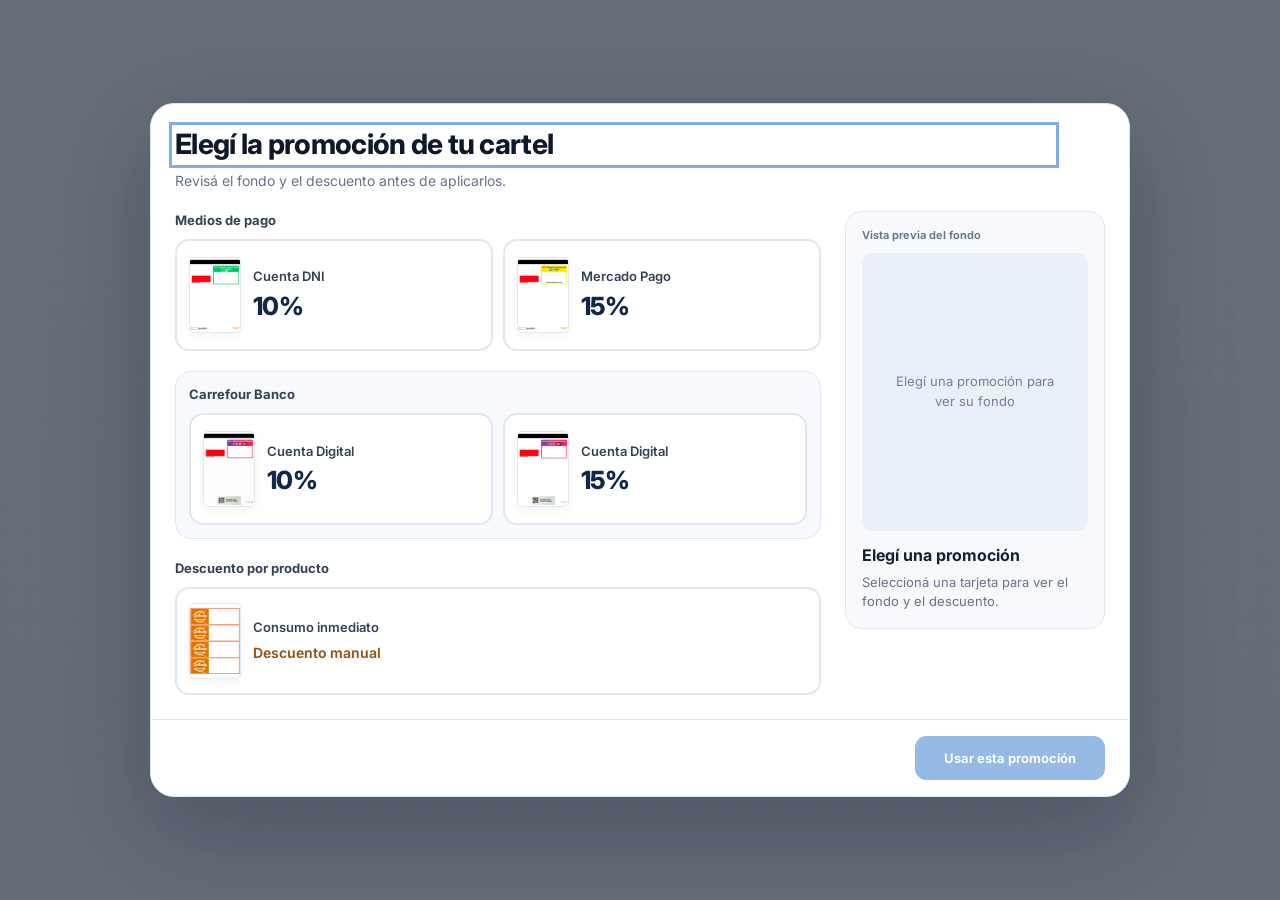
==== commit 25a6ba00: "Redesign promotion picker with preview and explicit confirmation" ====
--- a/index.html
+++ b/index.html
@@ -10,7 +10,7 @@
 <link rel="preconnect" href="https://fonts.gstatic.com" crossorigin>
 <link href="https://fonts.googleapis.com/css2?family=Inter:wght@400;500;600;700;800&display=swap" rel="stylesheet">
 <link rel="stylesheet" href="https://cdnjs.cloudflare.com/ajax/libs/font-awesome/6.5.2/css/all.min.css" referrerpolicy="no-referrer">
-<link rel="stylesheet" href="a4studio.css?v=20261027-carrefour10">
+<link rel="stylesheet" href="a4studio.css?v=20261027-promotion-picker">
 </head>
 <body data-a4-studio="true">
 
@@ -312,70 +312,80 @@
   </div>
 </div>
 
-<!-- Modal para seleccionar fondo -->
-<div id="modalFondo" class="modal">
-  <div class="modal-content discount-modal-content">
-    <button class="discount-modal-close" type="button" onclick="cerrarModalFondo()" aria-label="Cerrar selección de descuento">
-      <i class="fa-solid fa-xmark" aria-hidden="true"></i>
-    </button>
-    <div class="discount-modal-icon" aria-hidden="true"><i class="fa-solid fa-percent"></i></div>
-    <h3>Selecciona un descuento</h3>
-    <p class="discount-modal-subtitle">Elige un fondo para tu cartel</p>
-    <div id="modalApplyAllOption" class="modal-option">
-      <input id="modalApplyDiscountToAll" type="checkbox">
-      <label for="modalApplyDiscountToAll">Aplicar a todas las páginas</label>
+<!-- Selector de promociones con vista previa y confirmación -->
+<div id="modalFondo" class="modal promotion-picker" role="dialog" aria-modal="true" aria-labelledby="promotionPickerTitle" aria-describedby="promotionPickerSubtitle">
+  <div class="modal-content discount-modal-content promotion-picker-content">
+    <header class="promotion-picker-header">
+      <div>
+        <h3 id="promotionPickerTitle" tabindex="-1">Elegí la promoción de tu cartel</h3>
+        <p id="promotionPickerSubtitle" class="discount-modal-subtitle">Revisá el fondo y el descuento antes de aplicarlos.</p>
+      </div>
+      <button id="promotionClose" class="discount-modal-close" type="button" aria-label="Cerrar selector de promociones">×</button>
+    </header>
+    <div class="promotion-picker-body">
+      <div class="promotion-options">
+        <section class="promotion-group" aria-labelledby="promotionRegularTitle">
+          <h4 class="promotion-group-title" id="promotionRegularTitle">Medios de pago</h4>
+          <div class="discount-options-row">
+            <button class="discount-option discount-option-dni" type="button" data-fondo-option="dni" aria-pressed="false">
+              <span class="discount-preview promotion-card-preview"><img src="fondodni.jpg" alt="" loading="lazy"></span>
+              <span class="discount-option-label"><span class="discount-option-name">Cuenta DNI</span><span class="discount-badge discount-badge-green">10%</span></span>
+              <span class="promotion-current-badge" data-current-badge hidden>Actual</span>
+            </button>
+            <button class="discount-option discount-option-mercadopago" type="button" data-fondo-option="mercadopago" aria-pressed="false">
+              <span class="discount-preview promotion-card-preview"><img src="fondomp.jpg" alt="" loading="lazy"></span>
+              <span class="discount-option-label"><span class="discount-option-name">Mercado Pago</span><span class="discount-badge discount-badge-yellow">15%</span></span>
+              <span class="promotion-current-badge" data-current-badge hidden>Actual</span>
+            </button>
+          </div>
+        </section>
+        <section class="promotion-group promotion-bank-group" aria-labelledby="promotionBankTitle">
+          <h4 class="promotion-group-title" id="promotionBankTitle">Carrefour Banco</h4>
+          <div class="discount-options-row">
+            <button class="discount-option discount-option-carrefour10" type="button" data-fondo-option="carrefour10" aria-pressed="false">
+              <span class="discount-preview promotion-card-preview"><img src="fondobanco10.png" alt="" loading="lazy"></span>
+              <span class="discount-option-label"><span class="discount-option-name">Cuenta Digital</span><span class="discount-badge discount-badge-pink">10%</span></span>
+              <span class="promotion-current-badge" data-current-badge hidden>Actual</span>
+            </button>
+            <button class="discount-option discount-option-carrefour" type="button" data-fondo-option="carrefour" aria-pressed="false">
+              <span class="discount-preview promotion-card-preview"><img src="fondobanco.jpg" alt="" loading="lazy"></span>
+              <span class="discount-option-label"><span class="discount-option-name">Cuenta Digital</span><span class="discount-badge discount-badge-pink">15%</span></span>
+              <span class="promotion-current-badge" data-current-badge hidden>Actual</span>
+            </button>
+          </div>
+        </section>
+        <section class="promotion-group promotion-manual-group" aria-labelledby="promotionManualTitle">
+          <h4 class="promotion-group-title" id="promotionManualTitle">Descuento por producto</h4>
+          <button class="discount-option discount-option-consumo" type="button" data-fondo-option="consumo" aria-pressed="false">
+            <span class="discount-preview promotion-card-preview"><img src="consumo-inmediato-fondo.svg" alt="" loading="lazy"></span>
+            <span class="discount-option-label"><span class="discount-option-name">Consumo inmediato</span><span class="discount-badge discount-badge-red">Descuento manual</span></span>
+            <span class="promotion-current-badge" data-current-badge hidden>Actual</span>
+          </button>
+        </section>
+      </div>
+      <aside class="promotion-preview" aria-labelledby="promotionPreviewName">
+        <p class="promotion-preview-eyebrow">Vista previa del fondo</p>
+        <div class="promotion-preview-sheet">
+          <img id="promotionPreviewImage" alt="" hidden>
+          <span class="promotion-preview-empty">Elegí una promoción para ver su fondo</span>
+        </div>
+        <h4 id="promotionPreviewName">Elegí una promoción</h4>
+        <p id="promotionPreviewDetail">Tu cartel se actualizará cuando confirmes.</p>
+        <p id="promotionPricePreview" hidden></p>
+      </aside>
     </div>
-    <div class="discount-options-row">
-      <button class="discount-option discount-option-dni" type="button" onclick="seleccionarFondo('dni')" data-fondo-option="dni" aria-pressed="false">
-        <div class="discount-preview discount-logo-preview">
-          <img src="[data-uri]" alt="Logo Cuenta DNI">
-        </div>
-        <span class="discount-option-label">
-          <span class="discount-option-name"><i class="fa-solid fa-tag" aria-hidden="true"></i> Cuenta DNI</span>
-          <span class="discount-badge discount-badge-green">10% OFF</span>
-        </span>
-      </button>
-      <button class="discount-option discount-option-mercadopago" type="button" onclick="seleccionarFondo('mercadopago')" data-fondo-option="mercadopago" aria-pressed="false">
-        <div class="discount-preview discount-logo-preview">
-          <img src="[data-uri]" alt="Logo Mercado Pago">
-        </div>
-        <span class="discount-option-label">
-          <span class="discount-option-name"><i class="fa-solid fa-wallet" aria-hidden="true"></i> Mercado Pago</span>
-          <span class="discount-badge discount-badge-yellow">15% OFF</span>
-        </span>
-      </button>
-      <button class="discount-option discount-option-carrefour" type="button" onclick="seleccionarFondo('carrefour')" data-fondo-option="carrefour" aria-pressed="false">
-        <div class="discount-preview discount-logo-preview">
-          <img src="[data-uri]" alt="Logo Cuenta Digital">
-        </div>
-        <span class="discount-option-label">
-          <span class="discount-option-name"><i class="fa-solid fa-credit-card" aria-hidden="true"></i> Cuenta Digital</span>
-          <span class="discount-badge discount-badge-pink">15% OFF</span>
-        </span>
-      </button>
-      <button class="discount-option discount-option-carrefour discount-option-carrefour10" type="button" onclick="seleccionarFondo('carrefour10')" data-fondo-option="carrefour10" aria-pressed="false">
-        <div class="discount-preview" aria-hidden="true"><strong class="discount-bank-value">10%</strong></div>
-        <span class="discount-option-label">
-          <span class="discount-option-name">Cuenta Digital Carrefour Banco</span>
-          <span class="discount-badge discount-badge-pink">10% OFF</span>
-        </span>
-      </button>
-      <button class="discount-option discount-option-consumo" type="button" onclick="seleccionarFondo('consumo')" data-fondo-option="consumo" aria-pressed="false">
-        <div class="discount-preview discount-logo-preview">
-          <img src="[data-uri]" alt="Logo Consumo inmediato">
-        </div>
-        <span class="discount-option-label">
-          <span class="discount-option-name"><i class="fa-solid fa-basket-shopping" aria-hidden="true"></i> Consumo inmediato</span>
-          <span class="discount-badge discount-badge-red">Variable</span>
-        </span>
-      </button>
-    </div>
-    <div class="discount-modal-hint">
-      <span class="discount-modal-hint-icon"><i class="fa-solid fa-info" aria-hidden="true"></i></span>
-      <span>Los descuentos se aplicarán automáticamente en el diseño de tu cartel.</span>
-    </div>
-    <div class="discount-required-note"><i class="fa-solid fa-circle-exclamation" aria-hidden="true"></i> Para comenzar, selecciona una plantilla de descuento.</div>
-    <div class="discount-modal-footer">Desarrollado por Claudio Frias, 2026.</div>
+    <footer class="promotion-picker-footer">
+      <fieldset id="promotionScope" class="promotion-scope" hidden>
+        <legend>¿Dónde querés aplicarla?</legend>
+        <label><input id="promotionScopeThis" name="promotionScope" type="radio" value="this" checked> Solo este cartel</label>
+        <label><input id="promotionScopeAll" name="promotionScope" type="radio" value="all"> Todos los carteles</label>
+      </fieldset>
+      <p id="promotionPickerStatus" role="status" aria-live="polite">Elegí una promoción para continuar.</p>
+      <div class="promotion-picker-actions">
+        <button id="promotionCancel" class="btn-outline" type="button">Cancelar</button>
+        <button id="promotionConfirm" type="button" disabled>Usar esta promoción</button>
+      </div>
+    </footer>
   </div>
 </div>
 
@@ -431,6 +441,7 @@
   </div>
 </dialog>
 
+<script src="promotion-picker.js?v=20261027"></script>
 <script src="carrefour360.js?v=20261027-images"></script>
 <script src="carrefour-images-ui.js?v=20261027"></script>
 <script src="carrefour-onboarding.js?v=20261027-install-ready"></script>
@@ -623,6 +634,8 @@
     let fondoActual = null;
     let projectSetupComplete = false;
     let discountSelectionRequired = false;
+    let promotionPicker = null;
+    let promotionApplying = false;
     let pages = [];
     let currentPageIndex = 0;
     let pageSequence = 1;
@@ -1310,18 +1323,9 @@
     }
 
     function calcularPrecioConDescuento(entero, centavos, porcentaje) {
-      const descuento = porcentaje / 100;
-      const valorTotal = entero + (centavos / 100);
-      const nuevoTotal = valorTotal * (1 - descuento);
-      let nuevoEntero = Math.floor(nuevoTotal);
-      let nuevoCentavos = Math.round((nuevoTotal - nuevoEntero) * 100);
-
-      if (nuevoCentavos >= 100) {
-        nuevoEntero += Math.floor(nuevoCentavos / 100);
-        nuevoCentavos = nuevoCentavos % 100;
-      }
-
-      return { entero: nuevoEntero, centavos: nuevoCentavos };
+      const totalCentavos = Math.round(Number(entero) * 100 + Number(centavos));
+      const finalCentavos = Math.round(totalCentavos * (100 - porcentaje) / 100);
+      return { entero: Math.floor(finalCentavos / 100), centavos: finalCentavos % 100 };
     }
 
     function aplicarDescuentoAPrecio(normalObj, ofertaObj, tipoFondo) {
@@ -3218,56 +3222,33 @@
       refreshModalOpenState();
     }
 
-    function syncModalFondoOptionVisibility(showApplyAll = true) {
-      const option = document.getElementById('modalApplyAllOption');
-      const checkbox = document.getElementById('modalApplyDiscountToAll');
-      const shouldShow = !!showApplyAll && projectSetupComplete;
-      if (option) option.style.display = shouldShow ? 'flex' : 'none';
-      if (checkbox) checkbox.checked = false;
-    }
-
-    function syncDiscountOptionSelection() {
-      document.querySelectorAll('[data-fondo-option]').forEach((button) => {
-        button.setAttribute('aria-pressed', button.dataset.fondoOption === fondoActual ? 'true' : 'false');
-        button.classList.remove('is-selecting');
+    window.abrirModalFondo = function(options = {}) {
+      if (!promotionPicker || promotionApplying || promotionPicker.busy) return;
+      if (activeEditor) activeEditor.blur();
+      cancelCarrefourLookup(true);
+      const modal = document.getElementById('modalFondo');
+      const trigger = document.activeElement;
+      discountSelectionRequired = !!options.required;
+      modal.classList.toggle('required-selection', discountSelectionRequired);
+      showModalElement(modal);
+      promotionPicker.open({
+        currentType: fondoActual,
+        normalCents: Number(precioNormalObj.entero) * 100 + Number(precioNormalObj.centavos),
+        allowAll: projectSetupComplete && options.showApplyAll !== false,
+        required: discountSelectionRequired,
+        trigger
       });
-    }
-
-    function animateDiscountOptionSelection(tipo) {
-      document.querySelectorAll('[data-fondo-option]').forEach((button) => {
-        const selected = button.dataset.fondoOption === tipo;
-        button.setAttribute('aria-pressed', selected ? 'true' : 'false');
-        button.classList.toggle('is-selecting', selected);
-      });
-    }
-
-    function closeDiscountModalAfterSelection() {
-      window.setTimeout(() => {
-        cerrarModalFondo();
-        document.querySelectorAll('[data-fondo-option]').forEach((button) => {
-          button.classList.remove('is-selecting');
-        });
-      }, 360);
-    }
-
-    window.abrirModalFondo = function(options = {}) {
-      const modal = document.getElementById('modalFondo');
-      discountSelectionRequired = !!options.required;
-      syncModalFondoOptionVisibility(options.showApplyAll !== false);
-      syncDiscountOptionSelection();
-      if (modal) {
-        modal.classList.toggle('required-selection', discountSelectionRequired);
-        showModalElement(modal);
-      }
     };
 
     window.cerrarModalFondo = function() {
-      if (discountSelectionRequired) return;
+      if (discountSelectionRequired || promotionApplying || promotionPicker?.busy) return false;
       const modal = document.getElementById('modalFondo');
       if (modal) {
         modal.classList.remove('required-selection');
         hideModalElement(modal);
-      }
+        promotionPicker?.closed();
+      }
+      return true;
     };
 
     bindModalStateObserver();
@@ -3330,77 +3311,94 @@
       if (modal) hideModalElement(modal);
     };
 
-    window.seleccionarFondo = function(tipo) {
+    function loadPromotionBackground(source) {
+      return new Promise((resolve, reject) => {
+        const image = new Image();
+        const finish = (error) => {
+          clearTimeout(timer);
+          image.onload = null;
+          image.onerror = null;
+          if (error) reject(error);
+          else resolve(image);
+        };
+        const timer = setTimeout(() => finish(new Error('El fondo tardó demasiado en cargar. Volvé a intentar.')), 15000);
+        image.onload = () => finish();
+        image.onerror = () => finish(new Error('No se pudo cargar el fondo. Tu cartel conserva la promoción anterior.'));
+        image.src = source;
+      });
+    }
+
+    window.seleccionarFondo = async function(tipo, options = {}) {
       const nombreArchivo = fondos[tipo];
       const esConsumo = tipo === 'consumo';
-      if (!nombreArchivo && !esConsumo) return;
-      animateDiscountOptionSelection(tipo);
-      const applyAllCheckbox = document.getElementById('modalApplyDiscountToAll');
-      const aplicarATodas = !!(projectSetupComplete && applyAllCheckbox && applyAllCheckbox.checked);
-      discountSelectionRequired = false;
-      document.getElementById('modalFondo')?.classList.remove('required-selection');
-
-      if (esConsumo) {
-        fondoActual = tipo;
-        fondoPersonalizado = false;
-        imagenObj = null;
-        consumoItems = normalizeConsumoItems(consumoItems);
-        if (aplicarATodas) {
-          saveCurrentPageState();
-          pages = pages.map((page, index) => {
-            const nextPage = normalizePageState(page, index);
-            nextPage.fondoActual = tipo;
-            nextPage.fondoPersonalizado = false;
-            nextPage.imagenObj = null;
-            return nextPage;
-          });
-        }
-        actualizarInfoDescuento(tipo, { allPages: aplicarATodas });
-        syncLayoutModePanels();
-        updateView();
-        projectSetupComplete = true;
-        closeDiscountModalAfterSelection();
-        captureStateChange(aplicarATodas ? 'Consumo inmediato aplicado en todas las paginas' : 'Consumo inmediato aplicado');
-        return;
-      }
-
-      fondoImg.onload = () => {
-        fondoPersonalizado = true;
-        fondoActual = tipo;
-        syncLayoutModePanels();
-        constrainPrimaryLayoutObjects();
-        if (aplicarATodas) {
-          saveCurrentPageState();
-          pages = pages.map((page, index) => {
-            const nextPage = normalizePageState(page, index);
-            nextPage.fondoActual = tipo;
-            nextPage.fondoPersonalizado = true;
-            aplicarDescuentoAPrecio(nextPage.precioNormalObj, nextPage.precioOfertaObj, tipo);
-            return nextPage;
-          });
-          const currentPage = pages[currentPageIndex] || pages[0];
-          if (currentPage) {
-            fondoActual = currentPage.fondoActual;
-            fondoPersonalizado = currentPage.fondoPersonalizado;
-            precioOfertaObj = cloneData(currentPage.precioOfertaObj);
+      if (promotionApplying || (!nombreArchivo && !esConsumo)) return false;
+      if (isRestoringState || historyTransitionInProgress || activeEditor || cropMode) {
+        throw new Error('Terminá de editar o recortar el cartel antes de cambiar la promoción.');
+      }
+      promotionApplying = true;
+      const aplicarATodas = !!(projectSetupComplete && options.allPages);
+      try {
+        const before = JSON.stringify(serializeState());
+        const loadedBackground = esConsumo ? null : await loadPromotionBackground(nombreArchivo);
+        if (isRestoringState || historyTransitionInProgress || activeEditor || cropMode
+          || JSON.stringify(serializeState()) !== before) {
+          throw new Error('El proyecto cambió mientras cargaba el fondo. Revisá la promoción y volvé a confirmar.');
+        }
+        flushPendingHistory();
+        if (esConsumo) {
+          fondoActual = tipo;
+          fondoPersonalizado = false;
+          imagenObj = null;
+          consumoItems = normalizeConsumoItems(consumoItems);
+          if (aplicarATodas) {
+            saveCurrentPageState();
+            pages = pages.map((page, index) => {
+              const nextPage = normalizePageState(page, index);
+              nextPage.fondoActual = tipo;
+              nextPage.fondoPersonalizado = false;
+              nextPage.imagenObj = null;
+              return nextPage;
+            });
           }
-          constrainPrimaryLayoutObjects();
-          syncPrecioOfertaInputs();
-          actualizarInfoDescuento(tipo, { allPages: true });
-          syncUIFromObjects();
+          actualizarInfoDescuento(tipo, { allPages: aplicarATodas });
+          syncLayoutModePanels();
           updateView();
         } else {
-          aplicarDescuentoPorFondo(tipo);
+          fondoImg = loadedBackground;
+          fondoPersonalizado = true;
+          fondoActual = tipo;
+          syncLayoutModePanels();
+          constrainPrimaryLayoutObjects();
+          if (aplicarATodas) {
+            saveCurrentPageState();
+            pages = pages.map((page, index) => {
+              const nextPage = normalizePageState(page, index);
+              nextPage.fondoActual = tipo;
+              nextPage.fondoPersonalizado = true;
+              aplicarDescuentoAPrecio(nextPage.precioNormalObj, nextPage.precioOfertaObj, tipo);
+              return nextPage;
+            });
+            const currentPage = pages[currentPageIndex] || pages[0];
+            if (currentPage) {
+              precioOfertaObj = cloneData(currentPage.precioOfertaObj);
+            }
+            constrainPrimaryLayoutObjects();
+            syncPrecioOfertaInputs();
+            actualizarInfoDescuento(tipo, { allPages: true });
+            syncUIFromObjects();
+            updateView();
+          } else {
+            aplicarDescuentoPorFondo(tipo);
+          }
         }
         projectSetupComplete = true;
-        closeDiscountModalAfterSelection();
-        captureStateChange(aplicarATodas ? 'Fondo actualizado en todas las paginas' : 'Fondo actualizado');
-      };
-      fondoImg.onerror = () => {
-        setAdvancedStatus('No se pudo cargar el fondo seleccionado', true);
-        closeDiscountModalAfterSelection();
-      };
-      fondoImg.src = nombreArchivo + '?' + Date.now();
+        discountSelectionRequired = false;
+        document.getElementById('modalFondo').classList.remove('required-selection');
+        flushPendingHistory(aplicarATodas ? 'Promoción aplicada a todos los carteles' : 'Promoción actualizada');
+        return true;
+      } finally {
+        promotionApplying = false;
+      }
     };
 
     window.resetearOferta = function() {
@@ -6084,6 +6082,17 @@
           beforeApply: flushPendingHistory
         })
     });
+    promotionPicker = window.A4PromotionPicker.create({
+      promotions: ['dni', 'mercadopago', 'carrefour10', 'carrefour', 'consumo'].map((type) => ({
+        type,
+        name: getNombreFondo(type),
+        percent: calcularDescuentoPorFondo(type),
+        preview: fondos[type] || CONSUMO_FONDO_SRC,
+        manual: type === 'consumo'
+      })),
+      apply: (type, allPages) => window.seleccionarFondo(type, { allPages }),
+      requestClose: () => window.cerrarModalFondo()
+    });
     mostrarModalInicial();
   })();
 </script>
--- a/a4studio.css
+++ b/a4studio.css
@@ -4529,3 +4529,514 @@
     align-content: center;
   }
 }
+
+/* Promotion selection with a separate preview and explicit confirmation. */
+#modalFondo.modal.promotion-picker {
+  padding: 24px;
+  background: rgba(12, 23, 40, 0.62);
+  backdrop-filter: blur(5px);
+}
+#modalFondo.modal.promotion-picker [hidden] {
+  display: none !important;
+}
+#modalFondo.modal.promotion-picker .promotion-picker-content {
+  display: flex;
+  flex-direction: column;
+  width: min(980px, calc(100vw - 48px));
+  max-height: calc(100dvh - 48px);
+  min-height: 0;
+  margin: auto;
+  padding: 0;
+  overflow: hidden;
+  color: #142033;
+  text-align: left;
+  background: #fff;
+  border: 1px solid #dce4ef;
+  border-radius: 24px;
+  box-shadow: 0 30px 100px rgba(7, 18, 36, 0.28);
+}
+#modalFondo.modal.promotion-picker .promotion-picker-header {
+  flex: none;
+  padding: 24px 76px 20px 24px;
+}
+#modalFondo.modal.promotion-picker #promotionPickerTitle {
+  margin: 0;
+  font-size: clamp(22px, 2.5vw, 28px);
+  font-weight: 750;
+  line-height: 1.2;
+  letter-spacing: -0.025em;
+}
+#modalFondo.modal.promotion-picker .discount-modal-subtitle {
+  margin: 8px 0 0;
+  color: #64748b;
+  font-size: 14px;
+  font-weight: 400;
+  line-height: 1.5;
+}
+#modalFondo.modal.promotion-picker #promotionClose {
+  position: absolute;
+  top: 17px;
+  right: 17px;
+  display: grid;
+  place-items: center;
+  width: 44px;
+  height: 44px;
+  min-height: 44px;
+  margin: 0;
+  padding: 0;
+  color: #64748b;
+  background: #f5f7fa;
+  border: 1px solid #e3e9f1;
+  border-radius: 12px;
+  box-shadow: none;
+  font-size: 25px;
+  line-height: 1;
+  transform: none;
+}
+#modalFondo.modal.promotion-picker.required-selection #promotionClose {
+  display: none;
+}
+#modalFondo.modal.promotion-picker #promotionClose:hover:not(:disabled) {
+  color: #174b95;
+  background: #edf4ff;
+  border-color: #b4ccef;
+}
+#modalFondo.modal.promotion-picker .promotion-picker-body {
+  display: grid;
+  grid-template-columns: minmax(0, 1fr) 260px;
+  gap: 24px;
+  min-height: 0;
+  padding: 0 24px 24px;
+  overflow: auto;
+  overscroll-behavior: contain;
+  align-items: start;
+}
+#modalFondo.modal.promotion-picker .promotion-options,
+#modalFondo.modal.promotion-picker .promotion-group {
+  min-width: 0;
+}
+#modalFondo.modal.promotion-picker .promotion-group + .promotion-group {
+  margin-top: 20px;
+}
+#modalFondo.modal.promotion-picker .promotion-group-title {
+  margin: 0 0 10px;
+  color: #334155;
+  font-size: 13px;
+  font-weight: 700;
+  line-height: 1.4;
+}
+#modalFondo.modal.promotion-picker .promotion-bank-group {
+  padding: 13px;
+  background: #f7f9fc;
+  border: 1px solid #e0e7f1;
+  border-radius: 16px;
+}
+#modalFondo.modal.promotion-picker .discount-options-row {
+  display: grid;
+  grid-template-columns: repeat(2, minmax(0, 1fr));
+  gap: 10px;
+}
+#modalFondo.modal.promotion-picker .discount-option {
+  position: relative;
+  display: grid;
+  grid-template-columns: 52px minmax(0, 1fr);
+  align-items: center;
+  gap: 12px;
+  width: 100%;
+  min-width: 0;
+  min-height: 112px;
+  margin: 0;
+  padding: 14px 12px;
+  overflow: hidden;
+  color: #142033;
+  text-align: left;
+  background: #fff;
+  border: 2px solid #e0e7f1;
+  border-radius: 14px;
+  box-shadow: none;
+  animation: none;
+  transform: none;
+  transition: border-color 0.16s ease, background-color 0.16s ease;
+}
+#modalFondo.modal.promotion-picker .discount-option::before,
+#modalFondo.modal.promotion-picker .discount-option::after,
+#modalFondo.modal.promotion-picker .discount-option-label::after,
+#modalFondo.modal.promotion-picker .promotion-picker-content::before {
+  display: none;
+}
+#modalFondo.modal.promotion-picker .discount-option:hover:not(:disabled) {
+  background: #f6faff;
+  border-color: #b1ccef;
+  box-shadow: none;
+  transform: none;
+}
+#modalFondo.modal.promotion-picker .discount-option[aria-pressed="true"] {
+  background: #edf5ff;
+  border-color: #2879d9;
+  box-shadow: 0 0 0 1px #2879d9;
+}
+#modalFondo.modal.promotion-picker .promotion-card-preview {
+  display: grid;
+  place-items: center;
+  width: 52px;
+  height: 76px;
+  min-width: 0;
+  margin: 0;
+  padding: 0;
+  overflow: hidden;
+  background: #fff;
+  border: 1px solid #e2e8f0;
+  border-radius: 5px;
+  box-shadow: 0 3px 8px rgba(20, 32, 51, 0.05);
+}
+#modalFondo.modal.promotion-picker .promotion-card-preview img {
+  display: block;
+  width: 100%;
+  height: 100%;
+  padding: 0;
+  object-fit: contain;
+  background: #fff;
+  border-radius: 0;
+  filter: none;
+}
+#modalFondo.modal.promotion-picker .discount-option-label {
+  display: grid;
+  grid-template-columns: minmax(0, 1fr);
+  grid-template-areas: none;
+  gap: 7px;
+  min-width: 0;
+  margin: 0;
+  padding: 0;
+}
+#modalFondo.modal.promotion-picker .discount-option-name {
+  display: block;
+  grid-area: auto;
+  min-width: 0;
+  color: #334155;
+  font-size: 13px;
+  font-weight: 600;
+  line-height: 1.3;
+  overflow-wrap: anywhere;
+}
+#modalFondo.modal.promotion-picker .discount-badge {
+  display: block;
+  grid-area: auto;
+  width: auto;
+  min-width: 0;
+  margin: 0;
+  padding: 0;
+  color: #132849;
+  background: transparent;
+  border: 0;
+  border-radius: 0;
+  box-shadow: none;
+  font-size: 25px;
+  font-weight: 800;
+  line-height: 1.15;
+  letter-spacing: -0.03em;
+}
+#modalFondo.modal.promotion-picker .promotion-current-badge {
+  position: absolute;
+  top: 6px;
+  right: 6px;
+  padding: 3px 6px;
+  color: #17613f;
+  background: #e7f4ec;
+  border-radius: 6px;
+  font-size: 9px;
+  font-weight: 700;
+  line-height: 1.2;
+}
+#modalFondo.modal.promotion-picker .promotion-manual-group .discount-options-row {
+  grid-template-columns: minmax(0, 1fr);
+}
+#modalFondo.modal.promotion-picker .promotion-manual-group .discount-option {
+  min-height: 100px;
+}
+#modalFondo.modal.promotion-picker .promotion-manual-group .discount-badge {
+  color: #96551d;
+  font-size: 14px;
+  font-weight: 650;
+  line-height: 1.4;
+  letter-spacing: 0;
+}
+#modalFondo.modal.promotion-picker .promotion-preview {
+  position: sticky;
+  top: 0;
+  min-width: 0;
+  padding: 16px;
+  background: #f7f9fc;
+  border: 1px solid #e0e7f1;
+  border-radius: 16px;
+}
+#modalFondo.modal.promotion-picker .promotion-preview-sheet {
+  display: grid;
+  place-items: center;
+  min-height: 278px;
+  padding: 10px;
+  background: #eaf0f7;
+  border-radius: 10px;
+}
+#modalFondo.modal.promotion-picker .promotion-preview-eyebrow {
+  margin: 0 0 10px;
+  color: #64748b;
+  font-size: 11px;
+  font-weight: 650;
+  line-height: 1.4;
+}
+#modalFondo.modal.promotion-picker .promotion-preview-empty {
+  max-width: 175px;
+  color: #718096;
+  font-size: 13px;
+  line-height: 1.5;
+  text-align: center;
+}
+#modalFondo.modal.promotion-picker #promotionPreviewImage:not([hidden]) + .promotion-preview-empty {
+  display: none;
+}
+#modalFondo.modal.promotion-picker #promotionPreviewImage {
+  display: block;
+  width: 100%;
+  height: 260px;
+  object-fit: contain;
+}
+#modalFondo.modal.promotion-picker #promotionPreviewName {
+  margin: 14px 0 6px;
+  color: #142033;
+  font-size: 16px;
+  font-weight: 700;
+  line-height: 1.35;
+}
+#modalFondo.modal.promotion-picker #promotionPreviewDetail {
+  margin: 0;
+  color: #64748b;
+  font-size: 13px;
+  line-height: 1.5;
+}
+#modalFondo.modal.promotion-picker #promotionPricePreview {
+  margin: 13px 0 0;
+  padding: 11px;
+  color: #1e497d;
+  background: #e9f2ff;
+  border-radius: 10px;
+  font-size: 13px;
+  line-height: 1.55;
+  white-space: pre-line;
+}
+#modalFondo.modal.promotion-picker .promotion-picker-footer {
+  flex: none;
+  display: grid;
+  grid-template-columns: minmax(0, 1fr) auto;
+  gap: 10px 18px;
+  align-items: center;
+  padding: 16px 24px;
+  background: #fff;
+  border-top: 1px solid #e2e8f0;
+}
+#modalFondo.modal.promotion-picker .promotion-scope {
+  grid-column: 1;
+  min-width: 0;
+  margin: 0;
+  padding: 0;
+  border: 0;
+}
+#modalFondo.modal.promotion-picker .promotion-scope legend {
+  margin-bottom: 7px;
+  padding: 0;
+  color: #475569;
+  font-size: 12px;
+  font-weight: 600;
+}
+#modalFondo.modal.promotion-picker .promotion-scope label {
+  display: inline-flex;
+  align-items: center;
+  gap: 7px;
+  min-height: 44px;
+  margin: 0 4px 0 0;
+  padding: 9px 11px;
+  color: #475569;
+  background: #fff;
+  border: 1px solid #dce4ef;
+  border-radius: 10px;
+  font-size: 12px;
+  font-weight: 500;
+  line-height: 1.4;
+  cursor: pointer;
+}
+#modalFondo.modal.promotion-picker .promotion-scope label:has(input:checked) {
+  color: #1f5c9d;
+  background: #edf5ff;
+  border-color: #7babdf;
+}
+#modalFondo.modal.promotion-picker .promotion-scope input[type="radio"] {
+  appearance: auto;
+  width: 16px;
+  height: 16px;
+  min-height: 16px;
+  margin: 0;
+  padding: 0;
+  accent-color: #2879d9;
+  box-shadow: none;
+}
+#modalFondo.modal.promotion-picker #promotionPickerStatus {
+  grid-column: 1;
+  margin: 0;
+  color: #64748b;
+  font-size: 12px;
+  line-height: 1.45;
+}
+#modalFondo.modal.promotion-picker #promotionPickerStatus:empty {
+  display: none;
+}
+#modalFondo.modal.promotion-picker .promotion-picker-actions {
+  grid-column: 2;
+  grid-row: 1 / span 2;
+  display: flex;
+  align-items: center;
+  justify-content: flex-end;
+  gap: 9px;
+}
+#modalFondo.modal.promotion-picker .promotion-picker-actions button {
+  min-height: 44px;
+  margin: 0;
+  padding: 11px 16px;
+  border: 1px solid #cbd5e1;
+  border-radius: 11px;
+  box-shadow: none;
+  font-size: 13px;
+  font-weight: 650;
+  line-height: 1.4;
+}
+#modalFondo.modal.promotion-picker #promotionCancel {
+  color: #475569;
+  background: #fff;
+}
+#modalFondo.modal.promotion-picker #promotionConfirm {
+  min-width: 190px;
+  color: #fff;
+  background: #236fc7;
+  border-color: #236fc7;
+}
+#modalFondo.modal.promotion-picker #promotionConfirm:hover:not(:disabled) {
+  background: #175eaf;
+  border-color: #175eaf;
+}
+#modalFondo.modal.promotion-picker button:disabled,
+#modalFondo.modal.promotion-picker .promotion-scope label:has(input:disabled) {
+  opacity: 0.48;
+  cursor: default;
+}
+#modalFondo.modal.promotion-picker :focus-visible {
+  outline: 3px solid #7eafe6;
+  outline-offset: 3px;
+}
+
+@media (max-width: 760px) {
+  #modalFondo.modal.promotion-picker {
+    padding: 10px;
+  }
+  #modalFondo.modal.promotion-picker .promotion-picker-content {
+    width: calc(100vw - 20px);
+    max-height: calc(100dvh - 20px);
+    border-radius: 20px;
+  }
+  #modalFondo.modal.promotion-picker .promotion-picker-header {
+    padding: 20px 62px 17px 18px;
+  }
+  #modalFondo.modal.promotion-picker #promotionPickerTitle {
+    font-size: 22px;
+  }
+  #modalFondo.modal.promotion-picker .discount-modal-subtitle {
+    font-size: 13px;
+  }
+  #modalFondo.modal.promotion-picker #promotionClose {
+    top: 12px;
+    right: 10px;
+  }
+  #modalFondo.modal.promotion-picker .promotion-picker-body {
+    grid-template-columns: minmax(0, 1fr);
+    gap: 18px;
+    padding: 0 18px 18px;
+  }
+  #modalFondo.modal.promotion-picker .discount-options-row {
+    grid-template-columns: minmax(0, 1fr);
+    gap: 9px;
+  }
+  #modalFondo.modal.promotion-picker .discount-option {
+    min-height: 100px;
+    grid-template-columns: 48px minmax(0, 1fr);
+    gap: 13px;
+    padding: 12px;
+  }
+  #modalFondo.modal.promotion-picker .promotion-card-preview {
+    width: 48px;
+    height: 70px;
+  }
+  #modalFondo.modal.promotion-picker .discount-option-name {
+    font-size: 14px;
+  }
+  #modalFondo.modal.promotion-picker .discount-badge {
+    font-size: 25px;
+  }
+  #modalFondo.modal.promotion-picker .promotion-preview {
+    position: static;
+    display: grid;
+    grid-template-columns: 82px minmax(0, 1fr);
+    gap: 6px 13px;
+    align-items: start;
+    padding: 13px;
+  }
+  #modalFondo.modal.promotion-picker .promotion-preview-sheet {
+    grid-column: 1;
+    grid-row: 1 / span 4;
+    min-height: 112px;
+    padding: 4px;
+  }
+  #modalFondo.modal.promotion-picker .promotion-preview-eyebrow {
+    grid-column: 2;
+    margin: 0;
+    font-size: 10px;
+  }
+  #modalFondo.modal.promotion-picker .promotion-preview-empty {
+    font-size: 10px;
+  }
+  #modalFondo.modal.promotion-picker #promotionPreviewImage {
+    height: 106px;
+  }
+  #modalFondo.modal.promotion-picker #promotionPreviewName {
+    grid-column: 2;
+    margin: 0;
+    font-size: 15px;
+  }
+  #modalFondo.modal.promotion-picker #promotionPreviewDetail,
+  #modalFondo.modal.promotion-picker #promotionPricePreview {
+    grid-column: 2;
+    margin: 0;
+    font-size: 12px;
+  }
+  #modalFondo.modal.promotion-picker #promotionPricePreview {
+    padding: 8px;
+  }
+  #modalFondo.modal.promotion-picker .promotion-picker-footer {
+    display: flex;
+    flex-direction: column;
+    align-items: stretch;
+    gap: 10px;
+    padding: 13px 18px;
+  }
+  #modalFondo.modal.promotion-picker .promotion-scope label {
+    margin-bottom: 5px;
+    padding-inline: 9px;
+    font-size: 12px;
+  }
+  #modalFondo.modal.promotion-picker .promotion-picker-actions {
+    display: flex;
+    flex-direction: column-reverse;
+    align-items: stretch;
+    gap: 8px;
+  }
+  #modalFondo.modal.promotion-picker .promotion-picker-actions button {
+    width: 100%;
+    min-height: 44px;
+  }
+}
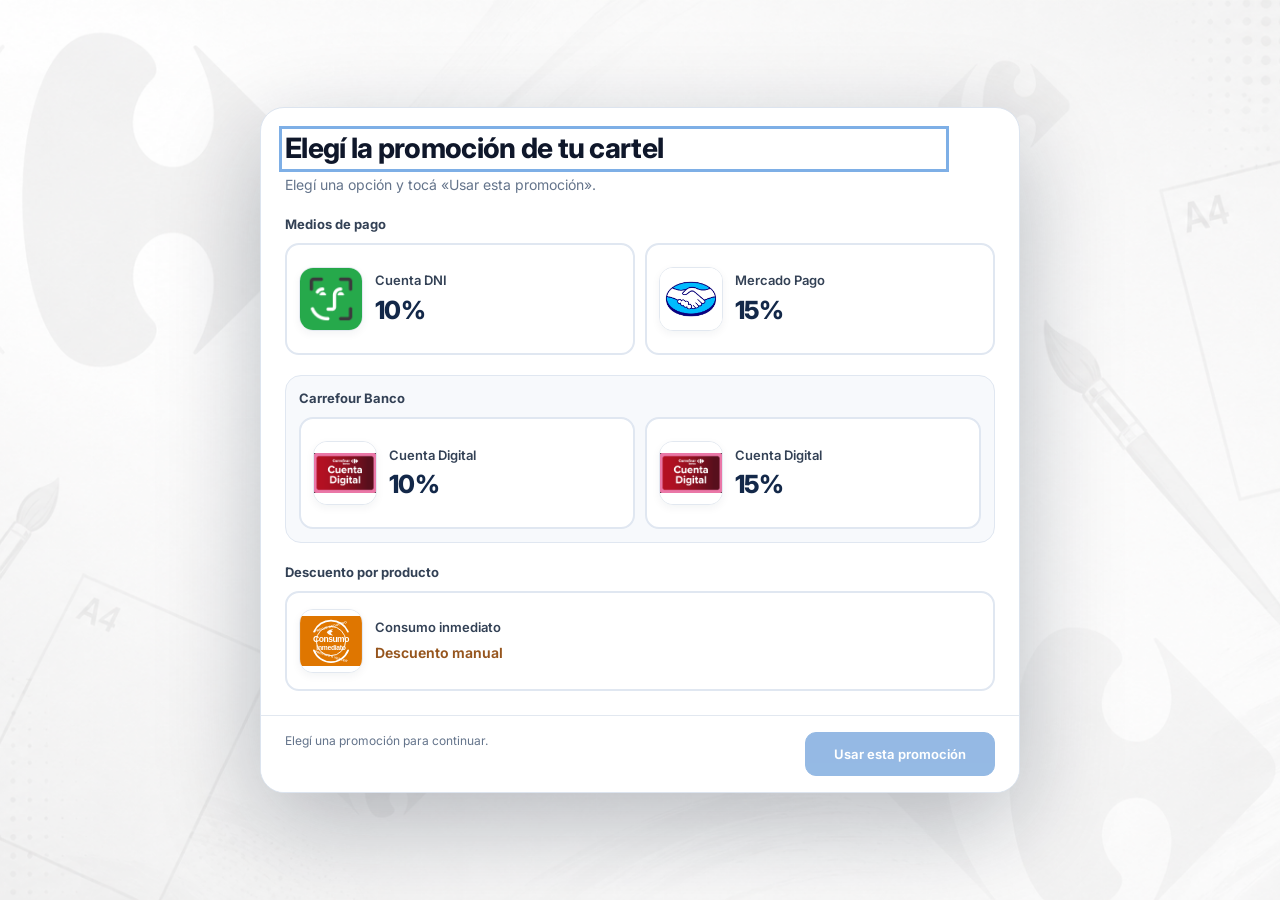
==== commit e3ed357d: "Restore promotion backdrop and app icons without preview" ====
--- a/index.html
+++ b/index.html
@@ -10,7 +10,7 @@
 <link rel="preconnect" href="https://fonts.gstatic.com" crossorigin>
 <link href="https://fonts.googleapis.com/css2?family=Inter:wght@400;500;600;700;800&display=swap" rel="stylesheet">
 <link rel="stylesheet" href="https://cdnjs.cloudflare.com/ajax/libs/font-awesome/6.5.2/css/all.min.css" referrerpolicy="no-referrer">
-<link rel="stylesheet" href="a4studio.css?v=20261027-promotion-picker">
+<link rel="stylesheet" href="a4studio.css?v=20261028-promotion-icons">
 </head>
 <body data-a4-studio="true">
 
@@ -312,13 +312,13 @@
   </div>
 </div>
 
-<!-- Selector de promociones con vista previa y confirmación -->
+<!-- Selector de promociones con íconos y confirmación -->
 <div id="modalFondo" class="modal promotion-picker" role="dialog" aria-modal="true" aria-labelledby="promotionPickerTitle" aria-describedby="promotionPickerSubtitle">
   <div class="modal-content discount-modal-content promotion-picker-content">
     <header class="promotion-picker-header">
       <div>
         <h3 id="promotionPickerTitle" tabindex="-1">Elegí la promoción de tu cartel</h3>
-        <p id="promotionPickerSubtitle" class="discount-modal-subtitle">Revisá el fondo y el descuento antes de aplicarlos.</p>
+        <p id="promotionPickerSubtitle" class="discount-modal-subtitle">Elegí una opción y tocá «Usar esta promoción».</p>
       </div>
       <button id="promotionClose" class="discount-modal-close" type="button" aria-label="Cerrar selector de promociones">×</button>
     </header>
@@ -328,12 +328,12 @@
           <h4 class="promotion-group-title" id="promotionRegularTitle">Medios de pago</h4>
           <div class="discount-options-row">
             <button class="discount-option discount-option-dni" type="button" data-fondo-option="dni" aria-pressed="false">
-              <span class="discount-preview promotion-card-preview"><img src="fondodni.jpg" alt="" loading="lazy"></span>
+              <span class="discount-preview promotion-app-icon"><img src="assets/promotions/cuenta-dni.jpg" alt="" loading="lazy"></span>
               <span class="discount-option-label"><span class="discount-option-name">Cuenta DNI</span><span class="discount-badge discount-badge-green">10%</span></span>
               <span class="promotion-current-badge" data-current-badge hidden>Actual</span>
             </button>
             <button class="discount-option discount-option-mercadopago" type="button" data-fondo-option="mercadopago" aria-pressed="false">
-              <span class="discount-preview promotion-card-preview"><img src="fondomp.jpg" alt="" loading="lazy"></span>
+              <span class="discount-preview promotion-app-icon"><img src="assets/promotions/mercado-pago.jpg" alt="" loading="lazy"></span>
               <span class="discount-option-label"><span class="discount-option-name">Mercado Pago</span><span class="discount-badge discount-badge-yellow">15%</span></span>
               <span class="promotion-current-badge" data-current-badge hidden>Actual</span>
             </button>
@@ -343,12 +343,12 @@
           <h4 class="promotion-group-title" id="promotionBankTitle">Carrefour Banco</h4>
           <div class="discount-options-row">
             <button class="discount-option discount-option-carrefour10" type="button" data-fondo-option="carrefour10" aria-pressed="false">
-              <span class="discount-preview promotion-card-preview"><img src="fondobanco10.png" alt="" loading="lazy"></span>
+              <span class="discount-preview promotion-app-icon"><img src="assets/promotions/carrefour-banco.png" alt="" loading="lazy"></span>
               <span class="discount-option-label"><span class="discount-option-name">Cuenta Digital</span><span class="discount-badge discount-badge-pink">10%</span></span>
               <span class="promotion-current-badge" data-current-badge hidden>Actual</span>
             </button>
             <button class="discount-option discount-option-carrefour" type="button" data-fondo-option="carrefour" aria-pressed="false">
-              <span class="discount-preview promotion-card-preview"><img src="fondobanco.jpg" alt="" loading="lazy"></span>
+              <span class="discount-preview promotion-app-icon"><img src="assets/promotions/carrefour-banco.png" alt="" loading="lazy"></span>
               <span class="discount-option-label"><span class="discount-option-name">Cuenta Digital</span><span class="discount-badge discount-badge-pink">15%</span></span>
               <span class="promotion-current-badge" data-current-badge hidden>Actual</span>
             </button>
@@ -357,22 +357,12 @@
         <section class="promotion-group promotion-manual-group" aria-labelledby="promotionManualTitle">
           <h4 class="promotion-group-title" id="promotionManualTitle">Descuento por producto</h4>
           <button class="discount-option discount-option-consumo" type="button" data-fondo-option="consumo" aria-pressed="false">
-            <span class="discount-preview promotion-card-preview"><img src="consumo-inmediato-fondo.svg" alt="" loading="lazy"></span>
+            <span class="discount-preview promotion-app-icon"><img src="consumo-inmediato-logo.svg" alt="" loading="lazy"></span>
             <span class="discount-option-label"><span class="discount-option-name">Consumo inmediato</span><span class="discount-badge discount-badge-red">Descuento manual</span></span>
             <span class="promotion-current-badge" data-current-badge hidden>Actual</span>
           </button>
         </section>
       </div>
-      <aside class="promotion-preview" aria-labelledby="promotionPreviewName">
-        <p class="promotion-preview-eyebrow">Vista previa del fondo</p>
-        <div class="promotion-preview-sheet">
-          <img id="promotionPreviewImage" alt="" hidden>
-          <span class="promotion-preview-empty">Elegí una promoción para ver su fondo</span>
-        </div>
-        <h4 id="promotionPreviewName">Elegí una promoción</h4>
-        <p id="promotionPreviewDetail">Tu cartel se actualizará cuando confirmes.</p>
-        <p id="promotionPricePreview" hidden></p>
-      </aside>
     </div>
     <footer class="promotion-picker-footer">
       <fieldset id="promotionScope" class="promotion-scope" hidden>
@@ -441,7 +431,7 @@
   </div>
 </dialog>
 
-<script src="promotion-picker.js?v=20261027"></script>
+<script src="promotion-picker.js?v=20261028"></script>
 <script src="carrefour360.js?v=20261027-images"></script>
 <script src="carrefour-images-ui.js?v=20261027"></script>
 <script src="carrefour-onboarding.js?v=20261027-install-ready"></script>
@@ -3233,7 +3223,6 @@
       showModalElement(modal);
       promotionPicker.open({
         currentType: fondoActual,
-        normalCents: Number(precioNormalObj.entero) * 100 + Number(precioNormalObj.centavos),
         allowAll: projectSetupComplete && options.showApplyAll !== false,
         required: discountSelectionRequired,
         trigger
@@ -6085,9 +6074,6 @@
     promotionPicker = window.A4PromotionPicker.create({
       promotions: ['dni', 'mercadopago', 'carrefour10', 'carrefour', 'consumo'].map((type) => ({
         type,
-        name: getNombreFondo(type),
-        percent: calcularDescuentoPorFondo(type),
-        preview: fondos[type] || CONSUMO_FONDO_SRC,
         manual: type === 'consumo'
       })),
       apply: (type, allPages) => window.seleccionarFondo(type, { allPages }),
--- a/a4studio.css
+++ b/a4studio.css
@@ -4530,11 +4530,11 @@
   }
 }
 
-/* Promotion selection with a separate preview and explicit confirmation. */
+/* Promotion selection with app icons and explicit confirmation. */
 #modalFondo.modal.promotion-picker {
   padding: 24px;
-  background: rgba(12, 23, 40, 0.62);
-  backdrop-filter: blur(5px);
+  background: #f8fafc url("a4studiofondo.png") center / cover no-repeat;
+  backdrop-filter: none;
 }
 #modalFondo.modal.promotion-picker [hidden] {
   display: none !important;
@@ -4542,7 +4542,7 @@
 #modalFondo.modal.promotion-picker .promotion-picker-content {
   display: flex;
   flex-direction: column;
-  width: min(980px, calc(100vw - 48px));
+  width: min(760px, calc(100vw - 48px));
   max-height: calc(100dvh - 48px);
   min-height: 0;
   margin: auto;
@@ -4603,7 +4603,7 @@
 }
 #modalFondo.modal.promotion-picker .promotion-picker-body {
   display: grid;
-  grid-template-columns: minmax(0, 1fr) 260px;
+  grid-template-columns: minmax(0, 1fr);
   gap: 24px;
   min-height: 0;
   padding: 0 24px 24px;
@@ -4639,7 +4639,7 @@
 #modalFondo.modal.promotion-picker .discount-option {
   position: relative;
   display: grid;
-  grid-template-columns: 52px minmax(0, 1fr);
+  grid-template-columns: 64px minmax(0, 1fr);
   align-items: center;
   gap: 12px;
   width: 100%;
@@ -4675,21 +4675,21 @@
   border-color: #2879d9;
   box-shadow: 0 0 0 1px #2879d9;
 }
-#modalFondo.modal.promotion-picker .promotion-card-preview {
+#modalFondo.modal.promotion-picker .promotion-app-icon {
   display: grid;
   place-items: center;
-  width: 52px;
-  height: 76px;
+  width: 64px;
+  height: 64px;
   min-width: 0;
   margin: 0;
   padding: 0;
   overflow: hidden;
   background: #fff;
   border: 1px solid #e2e8f0;
-  border-radius: 5px;
+  border-radius: 14px;
   box-shadow: 0 3px 8px rgba(20, 32, 51, 0.05);
 }
-#modalFondo.modal.promotion-picker .promotion-card-preview img {
+#modalFondo.modal.promotion-picker .promotion-app-icon img {
   display: block;
   width: 100%;
   height: 100%;
@@ -4760,69 +4760,6 @@
   line-height: 1.4;
   letter-spacing: 0;
 }
-#modalFondo.modal.promotion-picker .promotion-preview {
-  position: sticky;
-  top: 0;
-  min-width: 0;
-  padding: 16px;
-  background: #f7f9fc;
-  border: 1px solid #e0e7f1;
-  border-radius: 16px;
-}
-#modalFondo.modal.promotion-picker .promotion-preview-sheet {
-  display: grid;
-  place-items: center;
-  min-height: 278px;
-  padding: 10px;
-  background: #eaf0f7;
-  border-radius: 10px;
-}
-#modalFondo.modal.promotion-picker .promotion-preview-eyebrow {
-  margin: 0 0 10px;
-  color: #64748b;
-  font-size: 11px;
-  font-weight: 650;
-  line-height: 1.4;
-}
-#modalFondo.modal.promotion-picker .promotion-preview-empty {
-  max-width: 175px;
-  color: #718096;
-  font-size: 13px;
-  line-height: 1.5;
-  text-align: center;
-}
-#modalFondo.modal.promotion-picker #promotionPreviewImage:not([hidden]) + .promotion-preview-empty {
-  display: none;
-}
-#modalFondo.modal.promotion-picker #promotionPreviewImage {
-  display: block;
-  width: 100%;
-  height: 260px;
-  object-fit: contain;
-}
-#modalFondo.modal.promotion-picker #promotionPreviewName {
-  margin: 14px 0 6px;
-  color: #142033;
-  font-size: 16px;
-  font-weight: 700;
-  line-height: 1.35;
-}
-#modalFondo.modal.promotion-picker #promotionPreviewDetail {
-  margin: 0;
-  color: #64748b;
-  font-size: 13px;
-  line-height: 1.5;
-}
-#modalFondo.modal.promotion-picker #promotionPricePreview {
-  margin: 13px 0 0;
-  padding: 11px;
-  color: #1e497d;
-  background: #e9f2ff;
-  border-radius: 10px;
-  font-size: 13px;
-  line-height: 1.55;
-  white-space: pre-line;
-}
 #modalFondo.modal.promotion-picker .promotion-picker-footer {
   flex: none;
   display: grid;
@@ -4964,58 +4901,19 @@
   }
   #modalFondo.modal.promotion-picker .discount-option {
     min-height: 100px;
-    grid-template-columns: 48px minmax(0, 1fr);
+    grid-template-columns: 56px minmax(0, 1fr);
     gap: 13px;
     padding: 12px;
   }
-  #modalFondo.modal.promotion-picker .promotion-card-preview {
-    width: 48px;
-    height: 70px;
+  #modalFondo.modal.promotion-picker .promotion-app-icon {
+    width: 56px;
+    height: 56px;
   }
   #modalFondo.modal.promotion-picker .discount-option-name {
     font-size: 14px;
   }
   #modalFondo.modal.promotion-picker .discount-badge {
     font-size: 25px;
-  }
-  #modalFondo.modal.promotion-picker .promotion-preview {
-    position: static;
-    display: grid;
-    grid-template-columns: 82px minmax(0, 1fr);
-    gap: 6px 13px;
-    align-items: start;
-    padding: 13px;
-  }
-  #modalFondo.modal.promotion-picker .promotion-preview-sheet {
-    grid-column: 1;
-    grid-row: 1 / span 4;
-    min-height: 112px;
-    padding: 4px;
-  }
-  #modalFondo.modal.promotion-picker .promotion-preview-eyebrow {
-    grid-column: 2;
-    margin: 0;
-    font-size: 10px;
-  }
-  #modalFondo.modal.promotion-picker .promotion-preview-empty {
-    font-size: 10px;
-  }
-  #modalFondo.modal.promotion-picker #promotionPreviewImage {
-    height: 106px;
-  }
-  #modalFondo.modal.promotion-picker #promotionPreviewName {
-    grid-column: 2;
-    margin: 0;
-    font-size: 15px;
-  }
-  #modalFondo.modal.promotion-picker #promotionPreviewDetail,
-  #modalFondo.modal.promotion-picker #promotionPricePreview {
-    grid-column: 2;
-    margin: 0;
-    font-size: 12px;
-  }
-  #modalFondo.modal.promotion-picker #promotionPricePreview {
-    padding: 8px;
   }
   #modalFondo.modal.promotion-picker .promotion-picker-footer {
     display: flex;
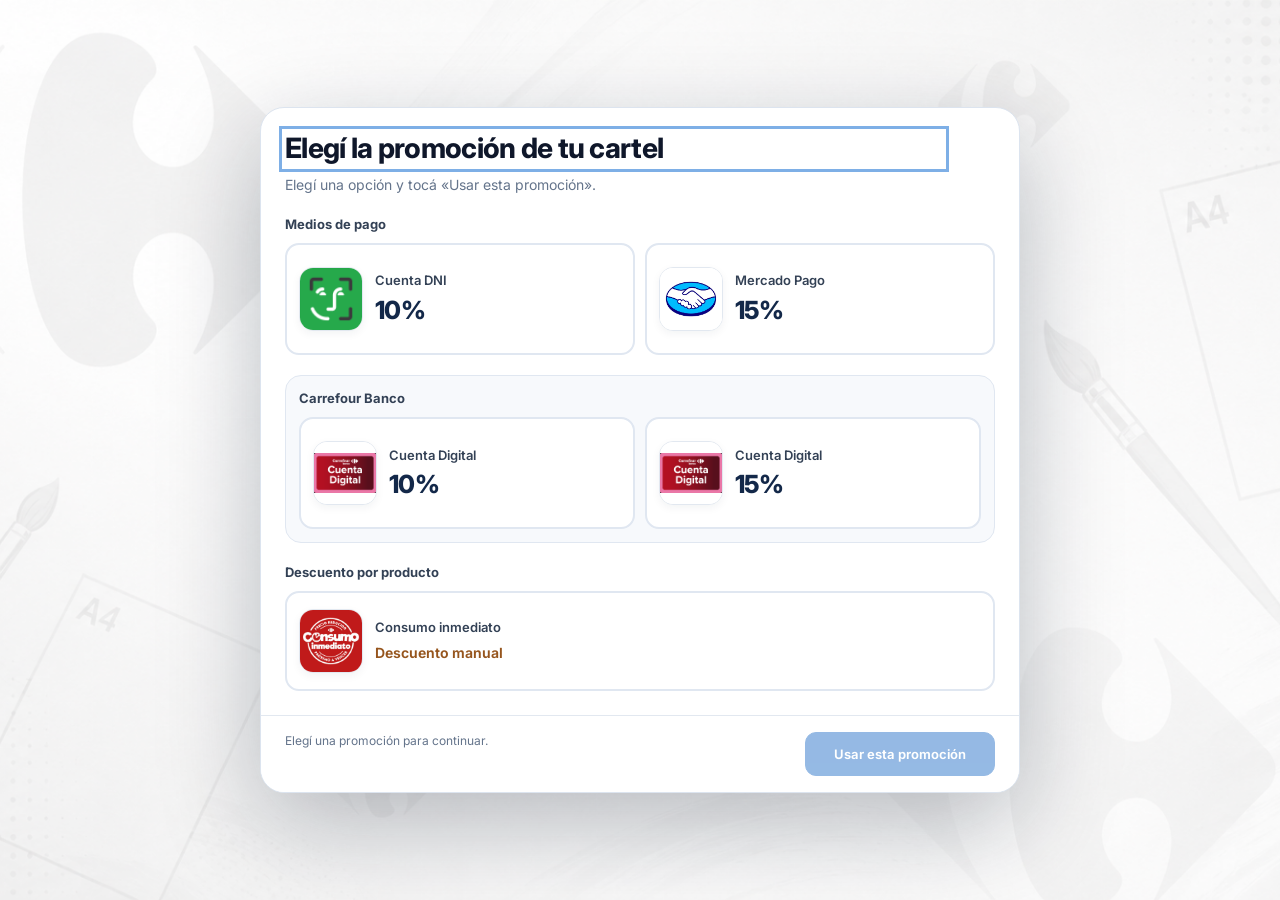
==== commit d4205bdd: "Use supplied red Consumo inmediato icon in promotion picker" ====
--- a/index.html
+++ b/index.html
@@ -357,7 +357,7 @@
         <section class="promotion-group promotion-manual-group" aria-labelledby="promotionManualTitle">
           <h4 class="promotion-group-title" id="promotionManualTitle">Descuento por producto</h4>
           <button class="discount-option discount-option-consumo" type="button" data-fondo-option="consumo" aria-pressed="false">
-            <span class="discount-preview promotion-app-icon"><img src="consumo-inmediato-logo.svg" alt="" loading="lazy"></span>
+            <span class="discount-preview promotion-app-icon"><img src="assets/promotions/consumo-inmediato.jpg" alt="" loading="lazy"></span>
             <span class="discount-option-label"><span class="discount-option-name">Consumo inmediato</span><span class="discount-badge discount-badge-red">Descuento manual</span></span>
             <span class="promotion-current-badge" data-current-badge hidden>Actual</span>
           </button>
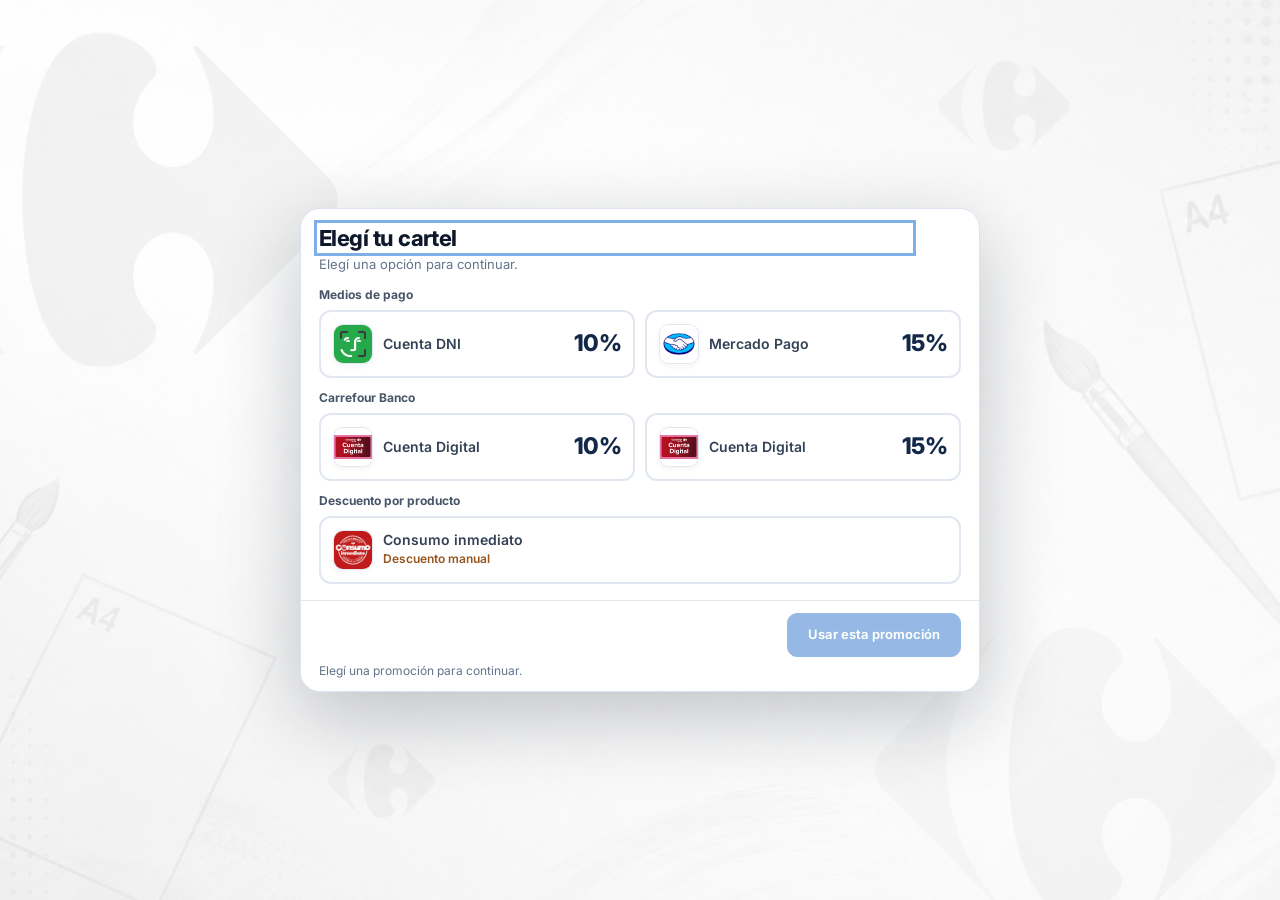
==== commit 417d272c: "Compact promotion picker for low resolution screens" ====
--- a/index.html
+++ b/index.html
@@ -10,7 +10,7 @@
 <link rel="preconnect" href="https://fonts.gstatic.com" crossorigin>
 <link href="https://fonts.googleapis.com/css2?family=Inter:wght@400;500;600;700;800&display=swap" rel="stylesheet">
 <link rel="stylesheet" href="https://cdnjs.cloudflare.com/ajax/libs/font-awesome/6.5.2/css/all.min.css" referrerpolicy="no-referrer">
-<link rel="stylesheet" href="a4studio.css?v=20261028-promotion-icons">
+<link rel="stylesheet" href="a4studio.css?v=20261030-compact-picker">
 </head>
 <body data-a4-studio="true">
 
@@ -317,8 +317,8 @@
   <div class="modal-content discount-modal-content promotion-picker-content">
     <header class="promotion-picker-header">
       <div>
-        <h3 id="promotionPickerTitle" tabindex="-1">Elegí la promoción de tu cartel</h3>
-        <p id="promotionPickerSubtitle" class="discount-modal-subtitle">Elegí una opción y tocá «Usar esta promoción».</p>
+        <h3 id="promotionPickerTitle" tabindex="-1">Elegí tu cartel</h3>
+        <p id="promotionPickerSubtitle" class="discount-modal-subtitle">Elegí una opción para continuar.</p>
       </div>
       <button id="promotionClose" class="discount-modal-close" type="button" aria-label="Cerrar selector de promociones">×</button>
     </header>
@@ -329,13 +329,11 @@
           <div class="discount-options-row">
             <button class="discount-option discount-option-dni" type="button" data-fondo-option="dni" aria-pressed="false">
               <span class="discount-preview promotion-app-icon"><img src="assets/promotions/cuenta-dni.jpg" alt="" loading="lazy"></span>
-              <span class="discount-option-label"><span class="discount-option-name">Cuenta DNI</span><span class="discount-badge discount-badge-green">10%</span></span>
-              <span class="promotion-current-badge" data-current-badge hidden>Actual</span>
+              <span class="discount-option-label"><span class="discount-option-name"><span>Cuenta DNI</span><span class="promotion-current-badge" data-current-badge hidden>Actual</span></span><span class="discount-badge discount-badge-green">10%</span></span>
             </button>
             <button class="discount-option discount-option-mercadopago" type="button" data-fondo-option="mercadopago" aria-pressed="false">
               <span class="discount-preview promotion-app-icon"><img src="assets/promotions/mercado-pago.jpg" alt="" loading="lazy"></span>
-              <span class="discount-option-label"><span class="discount-option-name">Mercado Pago</span><span class="discount-badge discount-badge-yellow">15%</span></span>
-              <span class="promotion-current-badge" data-current-badge hidden>Actual</span>
+              <span class="discount-option-label"><span class="discount-option-name"><span>Mercado Pago</span><span class="promotion-current-badge" data-current-badge hidden>Actual</span></span><span class="discount-badge discount-badge-yellow">15%</span></span>
             </button>
           </div>
         </section>
@@ -344,13 +342,11 @@
           <div class="discount-options-row">
             <button class="discount-option discount-option-carrefour10" type="button" data-fondo-option="carrefour10" aria-pressed="false">
               <span class="discount-preview promotion-app-icon"><img src="assets/promotions/carrefour-banco.png" alt="" loading="lazy"></span>
-              <span class="discount-option-label"><span class="discount-option-name">Cuenta Digital</span><span class="discount-badge discount-badge-pink">10%</span></span>
-              <span class="promotion-current-badge" data-current-badge hidden>Actual</span>
+              <span class="discount-option-label"><span class="discount-option-name"><span>Cuenta Digital</span><span class="promotion-current-badge" data-current-badge hidden>Actual</span></span><span class="discount-badge discount-badge-pink">10%</span></span>
             </button>
             <button class="discount-option discount-option-carrefour" type="button" data-fondo-option="carrefour" aria-pressed="false">
               <span class="discount-preview promotion-app-icon"><img src="assets/promotions/carrefour-banco.png" alt="" loading="lazy"></span>
-              <span class="discount-option-label"><span class="discount-option-name">Cuenta Digital</span><span class="discount-badge discount-badge-pink">15%</span></span>
-              <span class="promotion-current-badge" data-current-badge hidden>Actual</span>
+              <span class="discount-option-label"><span class="discount-option-name"><span>Cuenta Digital</span><span class="promotion-current-badge" data-current-badge hidden>Actual</span></span><span class="discount-badge discount-badge-pink">15%</span></span>
             </button>
           </div>
         </section>
@@ -358,17 +354,18 @@
           <h4 class="promotion-group-title" id="promotionManualTitle">Descuento por producto</h4>
           <button class="discount-option discount-option-consumo" type="button" data-fondo-option="consumo" aria-pressed="false">
             <span class="discount-preview promotion-app-icon"><img src="assets/promotions/consumo-inmediato.jpg" alt="" loading="lazy"></span>
-            <span class="discount-option-label"><span class="discount-option-name">Consumo inmediato</span><span class="discount-badge discount-badge-red">Descuento manual</span></span>
-            <span class="promotion-current-badge" data-current-badge hidden>Actual</span>
+            <span class="discount-option-label"><span class="discount-option-name"><span>Consumo inmediato</span><span class="promotion-current-badge" data-current-badge hidden>Actual</span></span><span class="discount-badge discount-badge-red">Descuento manual</span></span>
           </button>
         </section>
       </div>
     </div>
     <footer class="promotion-picker-footer">
       <fieldset id="promotionScope" class="promotion-scope" hidden>
-        <legend>¿Dónde querés aplicarla?</legend>
-        <label><input id="promotionScopeThis" name="promotionScope" type="radio" value="this" checked> Solo este cartel</label>
-        <label><input id="promotionScopeAll" name="promotionScope" type="radio" value="all"> Todos los carteles</label>
+        <legend>Aplicar a</legend>
+        <div class="promotion-scope-options">
+          <label><input id="promotionScopeThis" name="promotionScope" type="radio" value="this" checked> Solo este cartel</label>
+          <label><input id="promotionScopeAll" name="promotionScope" type="radio" value="all"> Todos los carteles</label>
+        </div>
       </fieldset>
       <p id="promotionPickerStatus" role="status" aria-live="polite">Elegí una promoción para continuar.</p>
       <div class="promotion-picker-actions">
@@ -2021,17 +2018,20 @@
     function drawPromotionTerms() {
       if (!PROMOTION_TERMS_FONDOS.has(fondoActual)) return;
       mainCtx.save();
+      // Limpiar el pie original y conservar únicamente el logo de Carrefour a la derecha.
+      mainCtx.fillStyle = '#ffffff';
+      mainCtx.fillRect(0, 1129, 735, 71);
       mainCtx.fillStyle = '#000000';
       mainCtx.textAlign = 'center';
       mainCtx.textBaseline = 'top';
-      mainCtx.font = '700 11px Arial, sans-serif';
+      mainCtx.font = '700 12px Arial, sans-serif';
       const exclusions = 'NO INCLUYE CARNICERÍA, FRUTAS, VERDURAS, HUEVOS DE GALLINA, ELECTROS, BAZAR, FERRETERÍA, AUTOMOTOR, JUGUETERÍA LIBRERÍA, COCINA, JARDINERÍA, TEXTIL, OFERTÓN POR BULTO, PACK FAMILIAR NI “PRECIO SÚPER BAJO”,';
-      drawWrappedConsumoText(mainCtx, exclusions, CANVAS_W / 2, 1102, CANVAS_W - 32, 13, Infinity);
+      drawWrappedConsumoText(mainCtx, exclusions, CANVAS_W / 2, 1102, CANVAS_W - 48, 14, Infinity);
       mainCtx.textBaseline = 'alphabetic';
-      mainCtx.font = '700 17px Arial, sans-serif';
-      mainCtx.fillText('Mínimo de compra', 535, 1148);
-      mainCtx.font = '700 20px Arial, sans-serif';
-      mainCtx.fillText('$15.000', 535, 1172);
+      mainCtx.font = '700 16px Arial, sans-serif';
+      mainCtx.fillText('Mínimo de compra', CANVAS_W / 2, 1151);
+      mainCtx.font = '700 24px Arial, sans-serif';
+      mainCtx.fillText('$15.000', CANVAS_W / 2, 1178);
       mainCtx.restore();
     }
 
@@ -2236,10 +2236,8 @@
       drawPromotionTerms();
       const standardFooterLayout = PROMOTION_TERMS_FONDOS.has(fondoActual)
         ? { dateX: 18, dateY: 1080, dateSize: 16, barcodeX: 710, barcodeY: 1050, barcodeW: 165, barcodeH: 28 }
-        : fondoActual === 'carrefour10'
-          ? { dateX: 18, dateY: 1030, dateSize: 16, barcodeX: 710, barcodeY: 1000, barcodeW: 165, barcodeH: 28 }
-        : fondoActual === 'carrefour'
-          ? { dateX: 14, dateY: 1157, dateSize: 21, barcodeX: 680, barcodeY: 1129, barcodeW: 170, barcodeH: 48 }
+        : fondoActual === 'carrefour10' || fondoActual === 'carrefour'
+          ? { dateX: 18, dateY: 1110, dateSize: 16, barcodeX: 24, barcodeY: 1124, barcodeW: 170, barcodeH: 48 }
           : { dateX: 350, dateY: 1157, dateSize: 21, barcodeX: 710, barcodeY: 1129, barcodeW: 165, barcodeH: 48 };
       drawValidityAndEan(mainCtx, productoEan, vigenciaObj, standardFooterLayout);
       
--- a/a4studio.css
+++ b/a4studio.css
@@ -4530,9 +4530,11 @@
   }
 }
 
-/* Promotion selection with app icons and explicit confirmation. */
-#modalFondo.modal.promotion-picker {
-  padding: 24px;
+/* Compact promotion selection with app icons and explicit confirmation. */
+body #modalFondo.modal.promotion-picker {
+  --picker-gutter: 12px;
+  --picker-outer-space: 24px;
+  padding: calc(var(--picker-gutter) + env(safe-area-inset-top, 0px)) var(--picker-gutter) calc(var(--picker-gutter) + env(safe-area-inset-bottom, 0px));
   background: #f8fafc url("a4studiofondo.png") center / cover no-repeat;
   backdrop-filter: none;
 }
@@ -4542,8 +4544,8 @@
 #modalFondo.modal.promotion-picker .promotion-picker-content {
   display: flex;
   flex-direction: column;
-  width: min(760px, calc(100vw - 48px));
-  max-height: calc(100dvh - 48px);
+  width: min(680px, calc(100vw - var(--picker-outer-space)));
+  max-height: calc(100dvh - var(--picker-outer-space) - env(safe-area-inset-top, 0px) - env(safe-area-inset-bottom, 0px));
   min-height: 0;
   margin: auto;
   padding: 0;
@@ -4552,31 +4554,31 @@
   text-align: left;
   background: #fff;
   border: 1px solid #dce4ef;
-  border-radius: 24px;
-  box-shadow: 0 30px 100px rgba(7, 18, 36, 0.28);
+  border-radius: 20px;
+  box-shadow: 0 24px 80px rgba(7, 18, 36, 0.25);
 }
 #modalFondo.modal.promotion-picker .promotion-picker-header {
   flex: none;
-  padding: 24px 76px 20px 24px;
+  padding: 16px 68px 14px 18px;
 }
 #modalFondo.modal.promotion-picker #promotionPickerTitle {
   margin: 0;
-  font-size: clamp(22px, 2.5vw, 28px);
+  font-size: 22px;
   font-weight: 750;
   line-height: 1.2;
   letter-spacing: -0.025em;
 }
 #modalFondo.modal.promotion-picker .discount-modal-subtitle {
-  margin: 8px 0 0;
+  margin: 4px 0 0;
   color: #64748b;
-  font-size: 14px;
+  font-size: 13px;
   font-weight: 400;
-  line-height: 1.5;
+  line-height: 1.4;
 }
 #modalFondo.modal.promotion-picker #promotionClose {
   position: absolute;
-  top: 17px;
-  right: 17px;
+  top: 12px;
+  right: 12px;
   display: grid;
   place-items: center;
   width: 44px;
@@ -4587,9 +4589,9 @@
   color: #64748b;
   background: #f5f7fa;
   border: 1px solid #e3e9f1;
-  border-radius: 12px;
+  border-radius: 10px;
   box-shadow: none;
-  font-size: 25px;
+  font-size: 24px;
   line-height: 1;
   transform: none;
 }
@@ -4602,34 +4604,32 @@
   border-color: #b4ccef;
 }
 #modalFondo.modal.promotion-picker .promotion-picker-body {
-  display: grid;
-  grid-template-columns: minmax(0, 1fr);
-  gap: 24px;
+  flex: 0 1 auto;
   min-height: 0;
-  padding: 0 24px 24px;
+  padding: 0 18px 16px;
   overflow: auto;
   overscroll-behavior: contain;
-  align-items: start;
+  scrollbar-gutter: auto;
 }
 #modalFondo.modal.promotion-picker .promotion-options,
 #modalFondo.modal.promotion-picker .promotion-group {
   min-width: 0;
 }
 #modalFondo.modal.promotion-picker .promotion-group + .promotion-group {
-  margin-top: 20px;
+  margin-top: 12px;
 }
 #modalFondo.modal.promotion-picker .promotion-group-title {
-  margin: 0 0 10px;
-  color: #334155;
-  font-size: 13px;
+  margin: 0 0 6px;
+  color: #475569;
+  font-size: 12px;
   font-weight: 700;
   line-height: 1.4;
 }
 #modalFondo.modal.promotion-picker .promotion-bank-group {
-  padding: 13px;
-  background: #f7f9fc;
-  border: 1px solid #e0e7f1;
-  border-radius: 16px;
+  padding: 0;
+  background: transparent;
+  border: 0;
+  border-radius: 0;
 }
 #modalFondo.modal.promotion-picker .discount-options-row {
   display: grid;
@@ -4639,20 +4639,20 @@
 #modalFondo.modal.promotion-picker .discount-option {
   position: relative;
   display: grid;
-  grid-template-columns: 64px minmax(0, 1fr);
+  grid-template-columns: 40px minmax(0, 1fr);
   align-items: center;
-  gap: 12px;
+  gap: 10px;
   width: 100%;
   min-width: 0;
-  min-height: 112px;
+  min-height: 68px;
   margin: 0;
-  padding: 14px 12px;
-  overflow: hidden;
+  padding: 10px 12px;
+  overflow: visible;
   color: #142033;
   text-align: left;
   background: #fff;
   border: 2px solid #e0e7f1;
-  border-radius: 14px;
+  border-radius: 12px;
   box-shadow: none;
   animation: none;
   transform: none;
@@ -4678,16 +4678,16 @@
 #modalFondo.modal.promotion-picker .promotion-app-icon {
   display: grid;
   place-items: center;
-  width: 64px;
-  height: 64px;
+  width: 40px;
+  height: 40px;
   min-width: 0;
   margin: 0;
   padding: 0;
   overflow: hidden;
   background: #fff;
   border: 1px solid #e2e8f0;
-  border-radius: 14px;
-  box-shadow: 0 3px 8px rgba(20, 32, 51, 0.05);
+  border-radius: 10px;
+  box-shadow: 0 2px 6px rgba(20, 32, 51, 0.05);
 }
 #modalFondo.modal.promotion-picker .promotion-app-icon img {
   display: block;
@@ -4701,22 +4701,26 @@
 }
 #modalFondo.modal.promotion-picker .discount-option-label {
   display: grid;
-  grid-template-columns: minmax(0, 1fr);
+  grid-template-columns: minmax(0, 1fr) auto;
   grid-template-areas: none;
-  gap: 7px;
+  gap: 10px;
+  align-items: center;
   min-width: 0;
   margin: 0;
   padding: 0;
 }
 #modalFondo.modal.promotion-picker .discount-option-name {
-  display: block;
+  display: flex;
+  flex-wrap: wrap;
+  align-items: center;
+  gap: 3px 6px;
   grid-area: auto;
   min-width: 0;
   color: #334155;
-  font-size: 13px;
+  font-size: 14px;
   font-weight: 600;
   line-height: 1.3;
-  overflow-wrap: anywhere;
+  overflow-wrap: normal;
 }
 #modalFondo.modal.promotion-picker .discount-badge {
   display: block;
@@ -4730,71 +4734,78 @@
   border: 0;
   border-radius: 0;
   box-shadow: none;
-  font-size: 25px;
+  font-size: 23px;
   font-weight: 800;
-  line-height: 1.15;
+  line-height: 1.1;
   letter-spacing: -0.03em;
+  white-space: nowrap;
 }
 #modalFondo.modal.promotion-picker .promotion-current-badge {
-  position: absolute;
-  top: 6px;
-  right: 6px;
-  padding: 3px 6px;
+  position: static;
+  flex: none;
+  padding: 2px 5px;
   color: #17613f;
   background: #e7f4ec;
-  border-radius: 6px;
-  font-size: 9px;
+  border-radius: 5px;
+  font-size: 10px;
   font-weight: 700;
   line-height: 1.2;
-}
-#modalFondo.modal.promotion-picker .promotion-manual-group .discount-options-row {
+  white-space: nowrap;
+}
+#modalFondo.modal.promotion-picker .promotion-manual-group .discount-option-label {
   grid-template-columns: minmax(0, 1fr);
-}
-#modalFondo.modal.promotion-picker .promotion-manual-group .discount-option {
-  min-height: 100px;
+  gap: 2px;
 }
 #modalFondo.modal.promotion-picker .promotion-manual-group .discount-badge {
   color: #96551d;
-  font-size: 14px;
-  font-weight: 650;
+  font-size: 12px;
+  font-weight: 600;
   line-height: 1.4;
   letter-spacing: 0;
+  white-space: normal;
 }
 #modalFondo.modal.promotion-picker .promotion-picker-footer {
   flex: none;
   display: grid;
   grid-template-columns: minmax(0, 1fr) auto;
-  gap: 10px 18px;
+  grid-template-areas: "scope actions" "status status";
+  gap: 6px 12px;
   align-items: center;
-  padding: 16px 24px;
+  padding: 12px 18px;
   background: #fff;
   border-top: 1px solid #e2e8f0;
 }
 #modalFondo.modal.promotion-picker .promotion-scope {
-  grid-column: 1;
+  grid-area: scope;
   min-width: 0;
   margin: 0;
   padding: 0;
   border: 0;
 }
 #modalFondo.modal.promotion-picker .promotion-scope legend {
-  margin-bottom: 7px;
+  margin-bottom: 4px;
   padding: 0;
   color: #475569;
-  font-size: 12px;
+  font-size: 11px;
   font-weight: 600;
+  line-height: 1.4;
+}
+#modalFondo.modal.promotion-picker .promotion-scope-options {
+  display: flex;
+  flex-wrap: wrap;
+  gap: 6px;
 }
 #modalFondo.modal.promotion-picker .promotion-scope label {
   display: inline-flex;
   align-items: center;
-  gap: 7px;
+  gap: 6px;
   min-height: 44px;
-  margin: 0 4px 0 0;
-  padding: 9px 11px;
+  margin: 0;
+  padding: 8px;
   color: #475569;
   background: #fff;
   border: 1px solid #dce4ef;
-  border-radius: 10px;
+  border-radius: 9px;
   font-size: 12px;
   font-weight: 500;
   line-height: 1.4;
@@ -4816,29 +4827,28 @@
   box-shadow: none;
 }
 #modalFondo.modal.promotion-picker #promotionPickerStatus {
-  grid-column: 1;
+  grid-area: status;
   margin: 0;
   color: #64748b;
   font-size: 12px;
-  line-height: 1.45;
+  line-height: 1.4;
 }
 #modalFondo.modal.promotion-picker #promotionPickerStatus:empty {
   display: none;
 }
 #modalFondo.modal.promotion-picker .promotion-picker-actions {
-  grid-column: 2;
-  grid-row: 1 / span 2;
+  grid-area: actions;
   display: flex;
   align-items: center;
   justify-content: flex-end;
-  gap: 9px;
+  gap: 8px;
 }
 #modalFondo.modal.promotion-picker .promotion-picker-actions button {
   min-height: 44px;
   margin: 0;
-  padding: 11px 16px;
+  padding: 10px 12px;
   border: 1px solid #cbd5e1;
-  border-radius: 11px;
+  border-radius: 10px;
   box-shadow: none;
   font-size: 13px;
   font-weight: 650;
@@ -4849,7 +4859,7 @@
   background: #fff;
 }
 #modalFondo.modal.promotion-picker #promotionConfirm {
-  min-width: 190px;
+  min-width: 174px;
   color: #fff;
   background: #236fc7;
   border-color: #236fc7;
@@ -4865,76 +4875,84 @@
 }
 #modalFondo.modal.promotion-picker :focus-visible {
   outline: 3px solid #7eafe6;
-  outline-offset: 3px;
-}
-
-@media (max-width: 760px) {
-  #modalFondo.modal.promotion-picker {
-    padding: 10px;
+  outline-offset: 2px;
+}
+
+@media (max-height: 640px) {
+  #modalFondo.modal.promotion-picker .promotion-picker-header {
+    padding-block: 12px 10px;
+  }
+  #modalFondo.modal.promotion-picker #promotionPickerTitle {
+    font-size: 21px;
+  }
+  #modalFondo.modal.promotion-picker .promotion-picker-body {
+    padding-bottom: 12px;
+  }
+  #modalFondo.modal.promotion-picker .promotion-group + .promotion-group {
+    margin-top: 8px;
+  }
+  #modalFondo.modal.promotion-picker .promotion-group-title {
+    margin-bottom: 4px;
+  }
+  #modalFondo.modal.promotion-picker .discount-option {
+    min-height: 64px;
+    padding: 8px 10px;
+  }
+  #modalFondo.modal.promotion-picker .discount-badge {
+    font-size: 22px;
+  }
+  #modalFondo.modal.promotion-picker .promotion-manual-group .discount-badge {
+    font-size: 12px;
+  }
+  #modalFondo.modal.promotion-picker .promotion-picker-footer {
+    padding-block: 8px;
+  }
+}
+
+@media (max-width: 640px) {
+  #modalFondo.modal.promotion-picker .promotion-picker-footer {
+    grid-template-columns: minmax(0, 1fr);
+    grid-template-areas: "scope" "status" "actions";
+    gap: 8px;
+  }
+  #modalFondo.modal.promotion-picker .promotion-picker-actions {
+    justify-content: flex-end;
+  }
+}
+
+@media (max-width: 560px) {
+  body #modalFondo.modal.promotion-picker {
+    --picker-gutter: 8px;
+    --picker-outer-space: 16px;
   }
   #modalFondo.modal.promotion-picker .promotion-picker-content {
-    width: calc(100vw - 20px);
-    max-height: calc(100dvh - 20px);
-    border-radius: 20px;
+    border-radius: 16px;
   }
   #modalFondo.modal.promotion-picker .promotion-picker-header {
-    padding: 20px 62px 17px 18px;
+    padding-inline: 12px 62px;
   }
   #modalFondo.modal.promotion-picker #promotionPickerTitle {
-    font-size: 22px;
-  }
-  #modalFondo.modal.promotion-picker .discount-modal-subtitle {
-    font-size: 13px;
+    font-size: 21px;
   }
   #modalFondo.modal.promotion-picker #promotionClose {
-    top: 12px;
-    right: 10px;
+    top: 8px;
+    right: 8px;
   }
   #modalFondo.modal.promotion-picker .promotion-picker-body {
-    grid-template-columns: minmax(0, 1fr);
-    gap: 18px;
-    padding: 0 18px 18px;
+    padding-inline: 12px;
   }
   #modalFondo.modal.promotion-picker .discount-options-row {
     grid-template-columns: minmax(0, 1fr);
-    gap: 9px;
-  }
-  #modalFondo.modal.promotion-picker .discount-option {
-    min-height: 100px;
-    grid-template-columns: 56px minmax(0, 1fr);
-    gap: 13px;
-    padding: 12px;
-  }
-  #modalFondo.modal.promotion-picker .promotion-app-icon {
-    width: 56px;
-    height: 56px;
-  }
-  #modalFondo.modal.promotion-picker .discount-option-name {
-    font-size: 14px;
-  }
-  #modalFondo.modal.promotion-picker .discount-badge {
-    font-size: 25px;
+    gap: 8px;
   }
   #modalFondo.modal.promotion-picker .promotion-picker-footer {
-    display: flex;
-    flex-direction: column;
-    align-items: stretch;
-    gap: 10px;
-    padding: 13px 18px;
-  }
-  #modalFondo.modal.promotion-picker .promotion-scope label {
-    margin-bottom: 5px;
-    padding-inline: 9px;
-    font-size: 12px;
+    padding-inline: 12px;
   }
   #modalFondo.modal.promotion-picker .promotion-picker-actions {
-    display: flex;
-    flex-direction: column-reverse;
-    align-items: stretch;
-    gap: 8px;
-  }
-  #modalFondo.modal.promotion-picker .promotion-picker-actions button {
-    width: 100%;
-    min-height: 44px;
-  }
-}
+    display: grid;
+    grid-template-columns: auto minmax(0, 1fr);
+  }
+  #modalFondo.modal.promotion-picker #promotionConfirm {
+    min-width: 0;
+  }
+}
